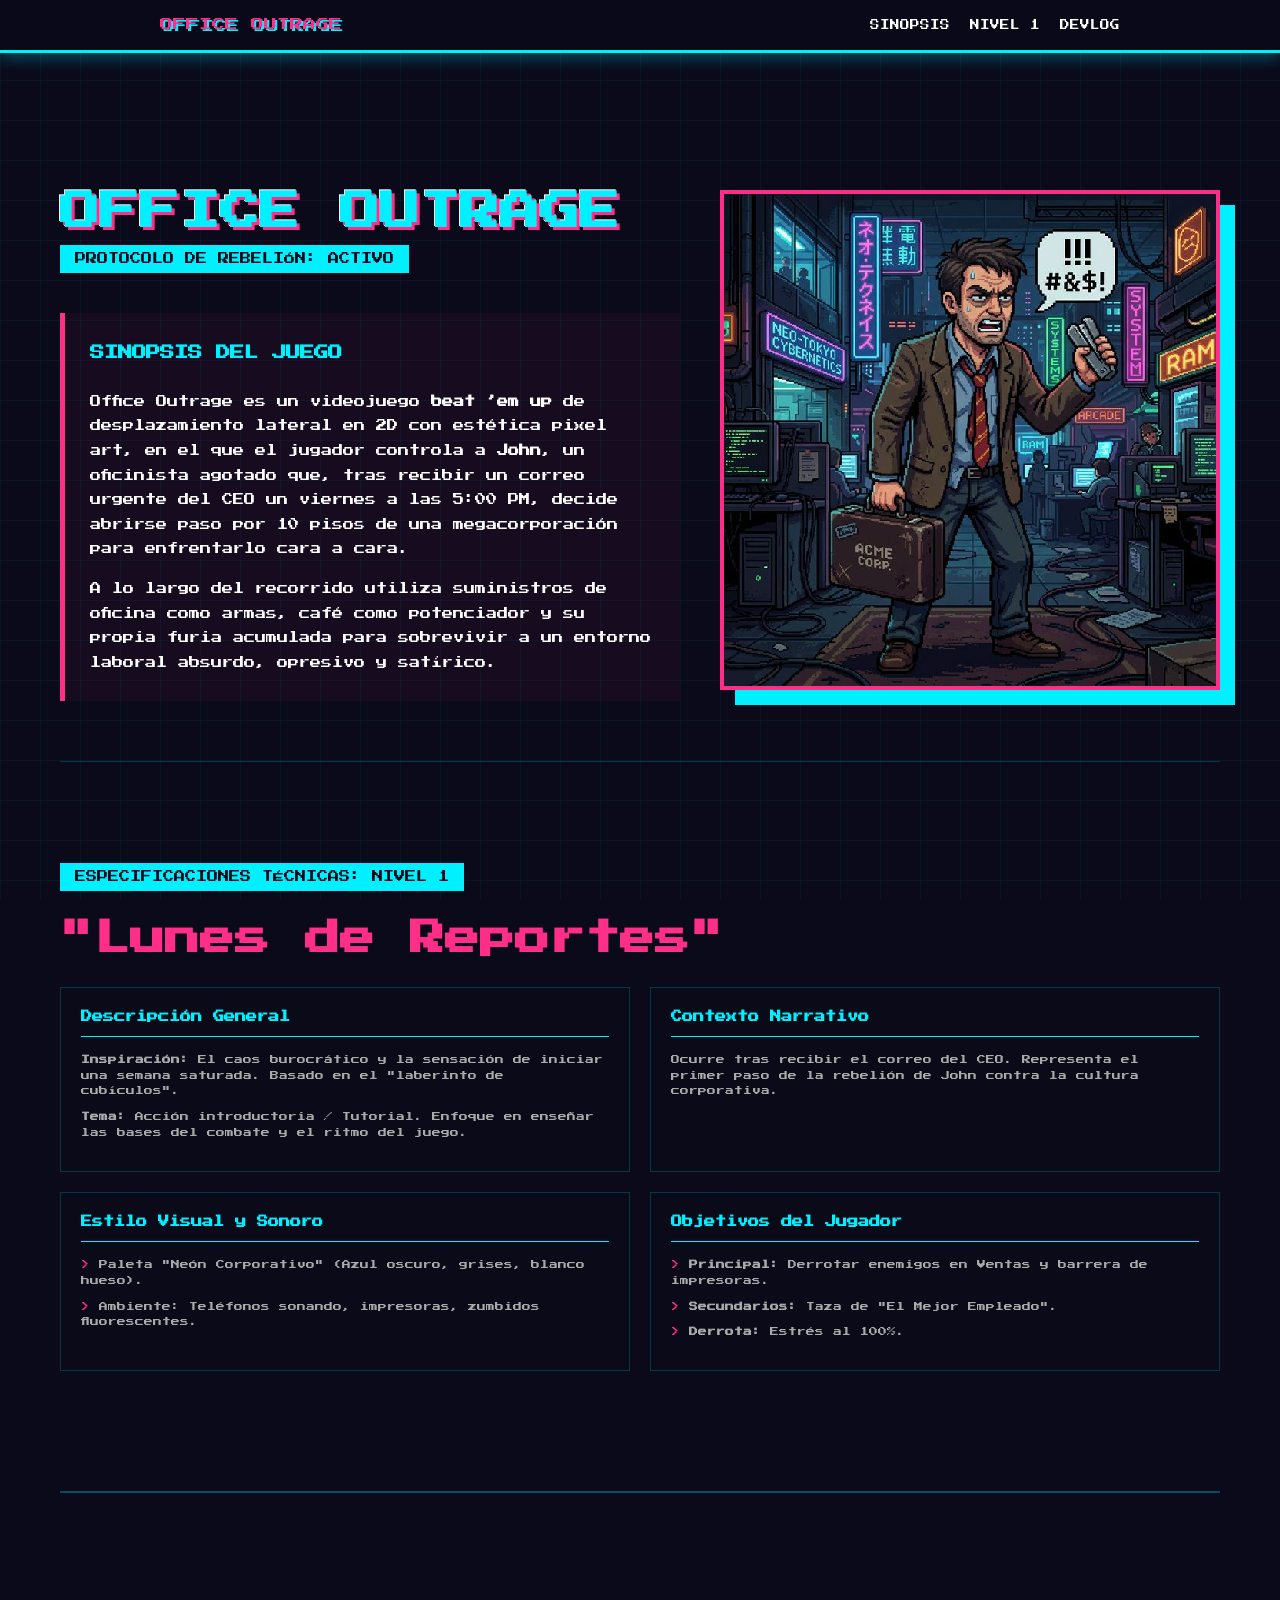
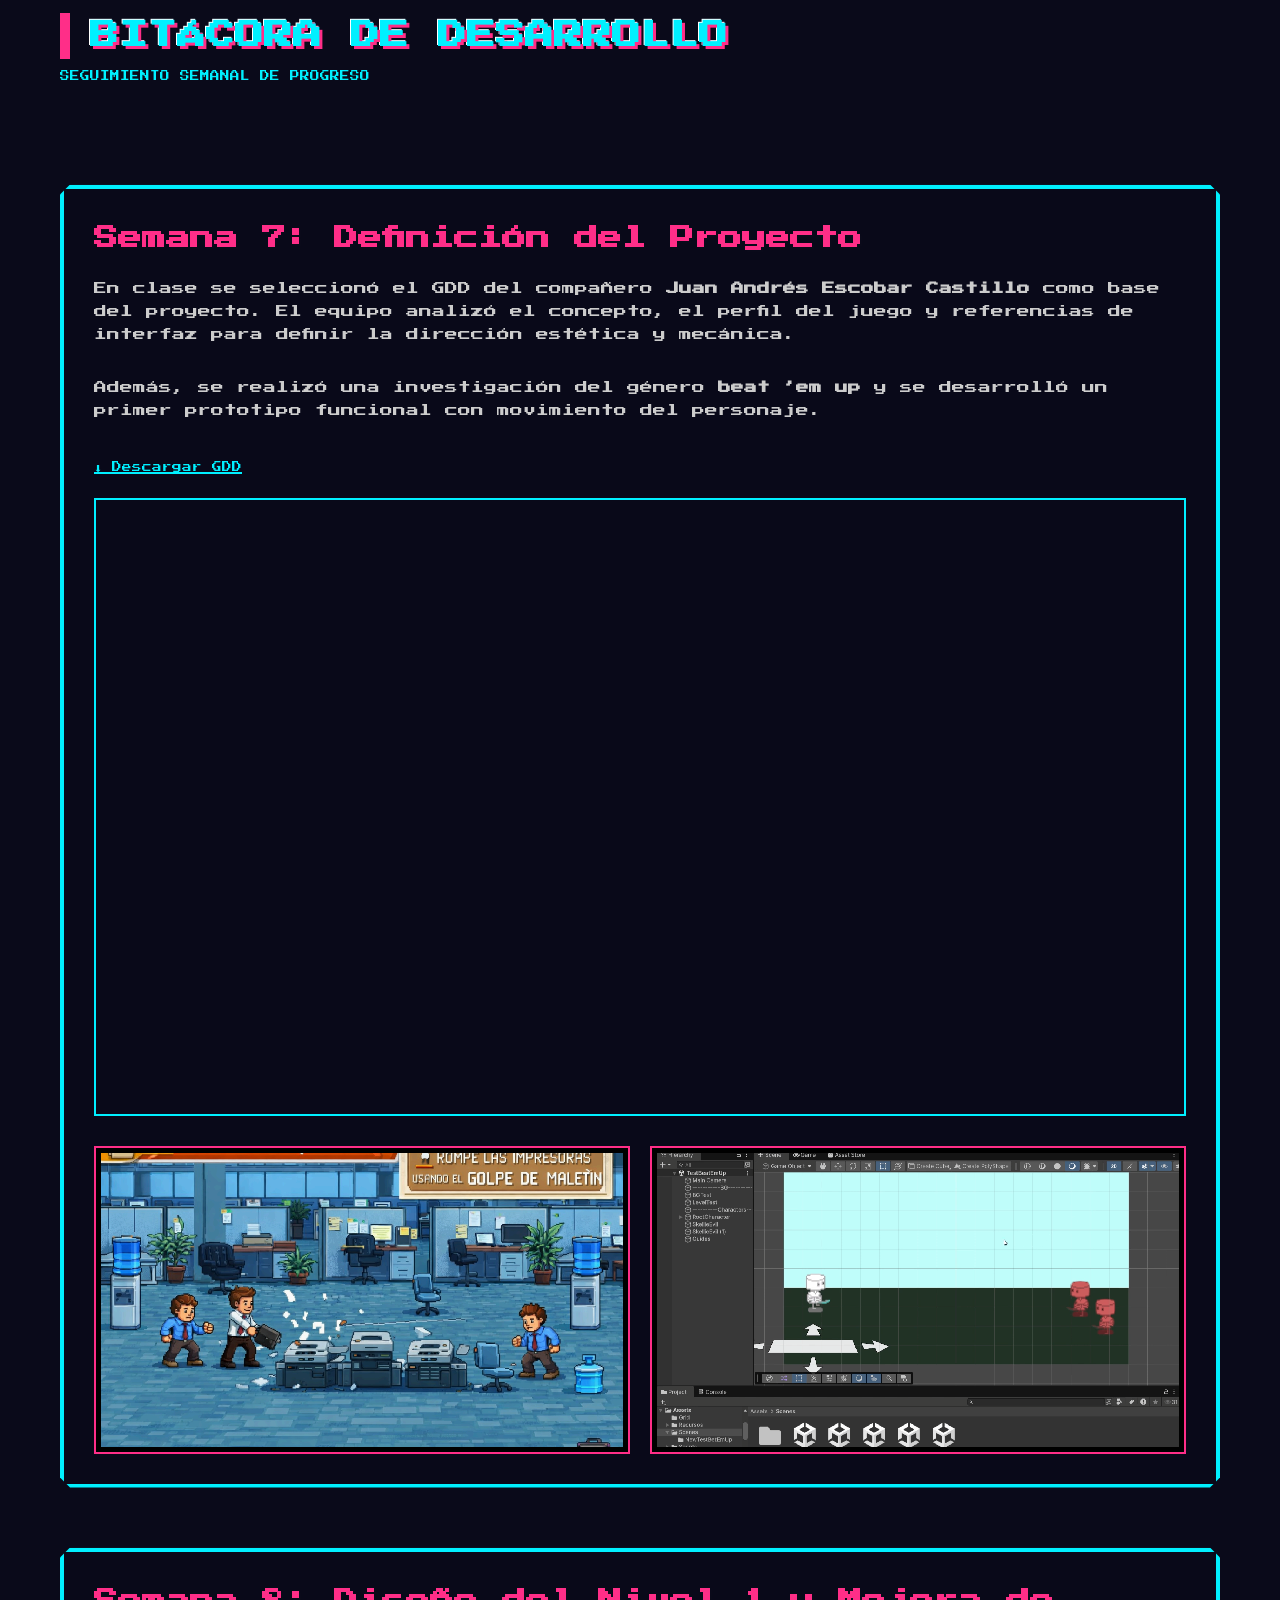
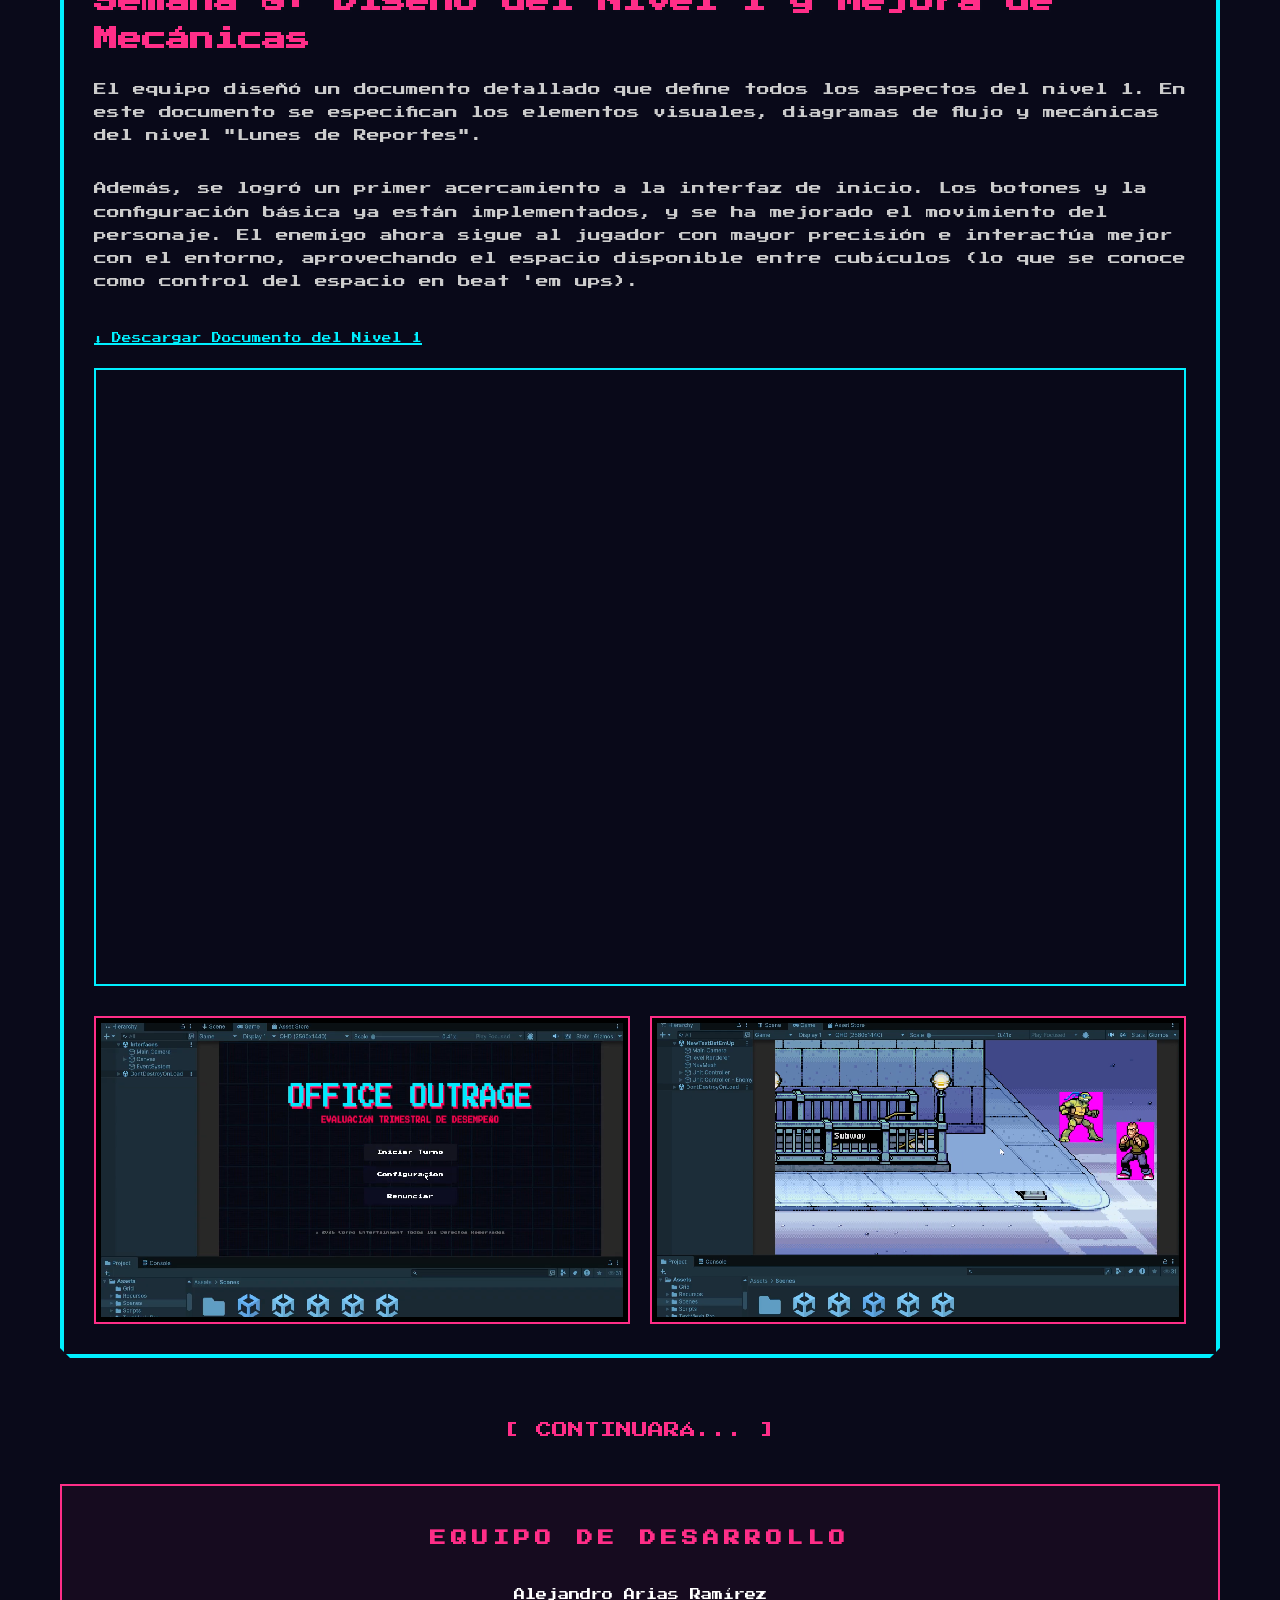
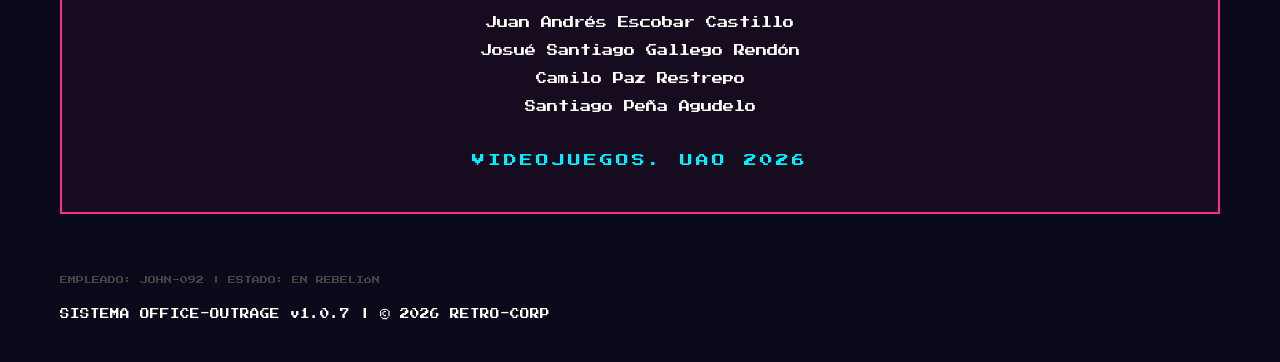
==== index.html @ f958ffbf "semana 8" ====
<!DOCTYPE html>
<html lang="es">

<head>
    <meta charset="UTF-8">
    <meta name="viewport" content="width=device-width, initial-scale=1.0">
    <title>Office Outrage | DevLog & Design</title>
    <link rel="stylesheet" href="style.css">
</head>

<body>

    <nav>
        <div class="nav-content">
            <a href="#" class="logo">OFFICE OUTRAGE</a>
            <div class="nav-links">
                <a href="#hero">Sinopsis</a>
                <a href="#nivel-1">Nivel 1</a>
                <a href="#devlog">DevLog</a>
            </div>
        </div>
    </nav>

    <div class="container">

        <!-- HERO SECTION -->
        <section id="hero" class="hero">
            <div class="hero-content">
                <h1 class="main-title">Office Outrage</h1>
                <p class="section-label">PROTOCOLO DE REBELIÓN: ACTIVO</p>
                <div class="synopsis shadow-effect">
                    <h2 style="font-size: 0.9rem; color: var(--neon-cyan); margin-bottom: 20px;">SINOPSIS DEL JUEGO</h2>
                    <p>Office Outrage es un videojuego <strong>beat ’em up</strong> de desplazamiento lateral en 2D con
                        estética pixel art, en el que el jugador controla a <strong>John</strong>, un oficinista agotado
                        que, tras recibir un correo urgente del CEO un viernes a las 5:00 PM, decide abrirse paso por 10
                        pisos de una megacorporación para enfrentarlo cara a cara.</p>
                    <p style="margin-top: 15px;">A lo largo del recorrido utiliza suministros de oficina como armas,
                        café como potenciador y su propia furia acumulada para sobrevivir a un entorno laboral absurdo,
                        opresivo y satírico.</p>
                </div>
            </div>
            <div class="hero-image">
                <img src="public/hero.png" alt="John">
            </div>

        </section>

        <!-- NIVEL 1 -->
        <section id="nivel-1" class="level-detail">
            <p class="section-label">ESPECIFICACIONES TÉCNICAS: NIVEL 1</p>
            <h2 class="week-title" style="font-size: 2.2rem;">"Lunes de Reportes"</h2>

            <div class="level-grid">
                <div class="level-card">
                    <h3>Descripción General</h3>
                    <p><strong>Inspiración:</strong> El caos burocrático y la sensación de iniciar una semana saturada.
                        Basado en el "laberinto de cubículos".</p>
                    <p><strong>Tema:</strong> Acción introductoria / Tutorial. Enfoque en enseñar las bases del combate
                        y el ritmo del juego.</p>
                </div>
                <div class="level-card">
                    <h3>Contexto Narrativo</h3>
                    <p>Ocurre tras recibir el correo del CEO. Representa el primer paso de la rebelión de John contra la
                        cultura corporativa.</p>
                </div>
                <div class="level-card">
                    <h3>Estilo Visual y Sonoro</h3>
                    <ul>
                        <li>Paleta "Neón Corporativo" (Azul oscuro, grises, blanco hueso).</li>
                        <li>Ambiente: Teléfonos sonando, impresoras, zumbidos fluorescentes.</li>
                    </ul>
                </div>
                <div class="level-card">
                    <h3>Objetivos del Jugador</h3>
                    <ul>
                        <li><strong>Principal:</strong> Derrotar enemigos en Ventas y barrera de impresoras.</li>
                        <li><strong>Secundarios:</strong> Taza de "El Mejor Empleado".</li>
                        <li><strong>Derrota:</strong> Estrés al 100%.</li>
                    </ul>
                </div>
            </div>
        </section>

        <hr style="border: 0; border-top: 2px solid var(--neon-cyan); margin: 80px 0; opacity: 0.3;">

        <!-- DEVLOG SECTIONS: SEMANAS 7 A 16 -->
        <section id="devlog">
    <header style="margin-bottom: 60px; text-align: left;">
        <h2 class="main-title"
            style="font-size: 1.8rem; border-left: 10px solid var(--neon-magenta); padding-left: 20px;">
            Bitácora de Desarrollo
        </h2>
        <p style="color: var(--neon-cyan); font-size: 0.6rem; margin-top: 10px;">
            SEGUIMIENTO SEMANAL DE PROGRESO
        </p>
    </header>

    <!-- Semana 7 -->
    <section class="week-section">
        <h2 class="week-title">Semana 7: Definición del Proyecto</h2>

        <p class="week-description">
            En clase se seleccionó el GDD del compañero 
            <strong>Juan Andrés Escobar Castillo</strong> como base del proyecto. 
            El equipo analizó el concepto, el perfil del juego y referencias de interfaz 
            para definir la dirección estética y mecánica.
        </p>

        <p class="week-description" style="margin-top: 10px;">
            Además, se realizó una investigación del género <strong>beat ’em up</strong> 
            y se desarrolló un primer prototipo funcional con movimiento del personaje.
        </p>

        <!-- BOTÓN GDD (compacto) -->
        <div style="margin: 20px 0;">
            <a href="public/gdd.pdf" download style="
                color: var(--neon-cyan);
                text-decoration: none;
                border-bottom: 2px solid var(--neon-cyan);
                font-size: 0.6rem;
            ">
                ⬇ Descargar GDD
            </a>
        </div>

        <!-- VIDEO -->
        <div class="video-container">
            <iframe src="https://www.youtube.com/embed/2DoJAyY8Vts" frameborder="0" allowfullscreen></iframe>
        </div>

        <!-- IMÁGENES -->
        <div class="image-gallery">
            <div class="gallery-item">
                <img src="public/captura1.png" alt="Prototipo movimiento">
            </div>
            <div class="gallery-item">
                <img src="public/captura2.png" alt="Prototipo inicial">
            </div>
        </div>
    </section>

    <!-- Semana 8 -->
<section class="week-section">
    <h2 class="week-title">Semana 8: Diseño del Nivel 1 y Mejora de Mecánicas</h2>
    
    <p class="week-description">
        El equipo diseñó un documento detallado que define todos los aspectos del nivel 1. 
        En este documento se especifican los elementos visuales, diagramas de flujo y mecánicas 
        del nivel "Lunes de Reportes". 
    </p>
    
    <p class="week-description" style="margin-top: 10px;">
        Además, se logró un primer acercamiento a la interfaz de inicio. Los botones y la configuración 
        básica ya están implementados, y se ha mejorado el movimiento del personaje. El enemigo ahora 
        sigue al jugador con mayor precisión e interactúa mejor con el entorno, aprovechando el espacio 
        disponible entre cubículos (lo que se conoce como control del espacio en beat 'em ups).
    </p>
    
    <!-- BOTÓN DOCUMENTO DETALLADO (compacto) -->
    <div style="margin: 20px 0;">
        <a href="public/documento-nivel-1.pdf" download style="
            color: var(--neon-cyan);
            text-decoration: none;
            border-bottom: 2px solid var(--neon-cyan);
            font-size: 0.6rem;
        ">
            ⬇ Descargar Documento del Nivel 1
        </a>
    </div>
    
    <!-- VIDEO -->
    <div class="video-container">
        <iframe src="https://youtu.be/fOvY9IGYtlQ" frameborder="0" allowfullscreen></iframe>
    </div>
    
    <!-- IMÁGENES -->
    <div class="image-gallery">
        <div class="gallery-item">
            <img src="public/interfaz.png" alt="Acercamiento a la interfaz">
        </div>
        <div class="gallery-item">
            <img src="public/enemigo.png" alt="Personaje y enemigo en acción">
        </div>
    </div>
</section>
<!-- Semana 9 a 16 (EN DESARROLLO)
<section class="week-section">
    <h2 class="week-title">Semana 9: El Cubículo Infinito</h2>
    <p class="week-description">Diseño procedural de niveles para crear laberintos de cubículos opresivos pero jugables. Pruebas de navegación en zonas estrechas.</p>
    <div class="video-container">
        <iframe src="https://www.youtube.com/embed/dQw4w9WgXcQ" frameborder="0" allowfullscreen></iframe>
    </div>
    <div class="image-gallery">
        <div class="gallery-item"><img src="public/office-3.png" alt="Dev 9"></div>
        <div class="gallery-item"><img src="public/office-1.png" alt="Dev 9"></div>
        <div class="gallery-item"><img src="public/office-2.png" alt="Dev 9"></div>
    </div>
</section>

<section class="week-section">
    <h2 class="week-title">Semana 10: IA de Mandatarios</h2>
    <p class="week-description">Desarrollo de comportamientos para enemigos tipo "Jefe de Proyecto" y "Gerente de Ventas". Árboles de decisión según el nivel de estrés del jugador.</p>
</section>

<section class="week-section">
    <h2 class="week-title">Semana 11: Retratos y Narrativa</h2>
    <p class="week-description">Arte final para los retratos de los personajes y el sistema de diálogos en pantalla.</p>
</section>

<section class="week-section">
    <h2 class="week-title">Semana 12: Shaders de CRT y Neón</h2>
    <p class="week-description">Pulido visual con filtros CRT y glow neón.</p>
</section>

<section class="week-section">
    <h2 class="week-title">Semana 13: Composición Synthwave</h2>
    <p class="week-description">Integración de música dinámica según combate.</p>
</section>

<section class="week-section">
    <h2 class="week-title">Semana 14: Gestión de Memoria</h2>
    <p class="week-description">Optimización del rendimiento del juego.</p>
</section>

<section class="week-section">
    <h2 class="week-title">Semana 15: Impacto de Combate</h2>
    <p class="week-description">Mejoras en feedback visual y animaciones.</p>
</section>

<section class="week-section">
    <h2 class="week-title">Semana 16: Fase Beta Cerrada</h2>
    <p class="week-description">Preparación para pruebas finales.</p>
</section>
-->

        </section>
        <p style="color: #ff2e88; text-align: center; margin: 40px 0;">
    [ CONTINUARÁ... ]
</p>

        <footer>
            <div id="equipo"
                style="margin-bottom: 60px; text-align: center; border: 2px solid var(--neon-magenta); padding: 40px; background: rgba(255,46,136,0.05);">
                <h3 style="font-size: 1rem; color: var(--neon-magenta); margin-bottom: 30px; letter-spacing: 5px;">
                    EQUIPO DE DESARROLLO</h3>
                <ul style="list-style: none; line-height: 2.5; font-size: 0.7rem; color: white;">
                    <li>Alejandro Arias Ramírez</li>
                    <li>Juan Andrés Escobar Castillo</li>
                    <li>Josué Santiago Gallego Rendón</li>
                    <li>Camilo Paz Restrepo</li>
                    <li>Santiago Peña Agudelo</li>
                </ul>
                <p style="margin-top: 30px; color: var(--neon-cyan); font-size: 0.8rem; letter-spacing: 3px;">
                    VIDEOJUEGOS. UAO 2026</p>
            </div>
            <div style="margin-bottom: 20px;">
                <p style="font-size: 0.5rem; color: #444;">EMPLEADO: JOHN-092 | ESTADO: EN REBELIÓN</p>
            </div>
            <p style="font-size: 0.6rem;">SISTEMA OFFICE-OUTRAGE v1.0.7 | © 2026 RETRO-CORP</p>
        </footer>

    </div>

</body>

</html>
---- style.css ----
@import url('https://fonts.googleapis.com/css2?family=Press+Start+2P&display=swap');

:root {
    --bg-color: #0a0a1a;
    --neon-cyan: #00f0ff;
    --neon-magenta: #ff2e88;
    --grid-color: rgba(0, 240, 255, 0.05);
    --panel-bg: rgba(10, 10, 26, 0.85);
    --border-width: 4px;
}

* {
    margin: 0;
    padding: 0;
    box-sizing: border-box;
    font-family: 'Press Start 2P', system-ui;
    image-rendering: pixelated;
    scroll-behavior: smooth;
}

body {
    background-color: var(--bg-color);
    color: white;
    line-height: 1.6;
    overflow-x: hidden;
    position: relative;
    padding-top: 80px; /* Space for navbar */
}

/* NAVBAR */
nav {
    position: fixed;
    top: 0;
    left: 0;
    width: 100%;
    background: rgba(10, 10, 26, 0.95);
    border-bottom: 3px solid var(--neon-cyan);
    z-index: 1000;
    padding: 15px 0;
    box-shadow: 0 5px 15px rgba(0, 240, 255, 0.3);
}

.nav-content {
    max-width: 1000px;
    margin: 0 auto;
    display: flex;
    justify-content: space-between;
    align-items: center;
    padding: 0 20px;
}

.logo {
    color: var(--neon-magenta);
    font-size: 0.8rem;
    text-shadow: 2px 2px 0 var(--neon-cyan);
    text-decoration: none;
}

.nav-links {
    display: flex;
    gap: 20px;
}

.nav-links a {
    color: white;
    text-decoration: none;
    font-size: 0.6rem;
    transition: color 0.3s;
    text-transform: uppercase;
}

.nav-links a:hover {
    color: var(--neon-cyan);
}


/* Fondo de cuadrícula fija */
body::before {
    content: '';
    position: fixed;
    top: 0;
    left: 0;
    width: 100%;
    height: 100%;
    background-image: 
        linear-gradient(var(--grid-color) 1px, transparent 1px),
        linear-gradient(90deg, var(--grid-color) 1px, transparent 1px);
    background-size: 40px 40px;
    z-index: -1;
}

.container {
    max-width: 1200px; /* Wider to avoid wasted space */
    margin: 0 auto;
    padding: 40px 20px;
}


header {
    text-align: center;
    margin-bottom: 80px;
    padding: 40px 0;
}

.main-title {
    font-size: 2.5rem;
    color: var(--neon-cyan);
    text-transform: uppercase;
    text-shadow: 
        3px 3px 0px var(--neon-magenta),
        -1px -1px 0px white;
    position: relative;
    display: inline-block;
}

@media (max-width: 768px) {
    .main-title {
        font-size: 1.2rem;
    }
}

.week-section {
    background: var(--panel-bg);
    border: var(--border-width) solid var(--neon-cyan);
    padding: 30px;
    margin-bottom: 60px;
    box-shadow: 0 0 20px rgba(0, 240, 255, 0.2);
    transition: transform 0.3s ease, box-shadow 0.3s ease;
    position: relative;
    clip-path: polygon(
        0% 10px, 10px 0%, 
        calc(100% - 10px) 0%, 100% 10px, 
        100% calc(100% - 10px), calc(100% - 10px) 100%, 
        10px 100%, 0% calc(100% - 10px)
    );
}

.week-section:hover {
    transform: scale(1.01);
    box-shadow: 0 0 40px rgba(255, 46, 136, 0.4);
    border-color: var(--neon-magenta);
}

/* HERO & LEVEL DETAILS */
.hero {
    display: flex;
    align-items: center;
    gap: 40px;
    margin-bottom: 100px;
    padding: 60px 0;
    border-bottom: 1px solid rgba(0, 240, 255, 0.2);
}

.hero-content {
    flex: 1;
}

.hero-image {
    flex: 1;
    border: 4px solid var(--neon-magenta);
    box-shadow: 15px 15px 0 var(--neon-cyan);
    max-width: 500px; /* Larger image */
}


.hero-image img {
    width: 100%;
    display: block;
}

.synopsis {
    background: rgba(255, 46, 136, 0.05);
    padding: 25px;
    border-left: 5px solid var(--neon-magenta);
    margin-top: 20px;
    font-size: 0.7rem;
    line-height: 2.2;
}

.level-detail {
    margin-bottom: 120px;
}

.section-label {
    background: var(--neon-cyan);
    color: var(--bg-color);
    display: inline-block;
    padding: 5px 15px;
    font-size: 0.7rem;
    margin-bottom: 20px;
}

.level-grid {
    display: grid;
    grid-template-columns: repeat(auto-fit, minmax(400px, 1fr));
    gap: 20px;
    margin-top: 20px;
}

.level-card {
    background: rgba(10, 10, 26, 0.8);
    border: 1px solid rgba(0, 240, 255, 0.2);
    padding: 20px;
    position: relative;
}

.level-card h3 {
    font-size: 0.7rem;
    color: var(--neon-cyan);
    margin-bottom: 15px;
    border-bottom: 1px solid var(--neon-cyan);
    padding-bottom: 10px;
}

.level-card p, .level-card li {
    font-size: 0.55rem;
    color: #aaa;
    margin-bottom: 10px;
    line-height: 1.8;
}

.level-card ul {
    list-style: none;
    padding-left: 0;
}

.level-card li::before {
    content: "> ";
    color: var(--neon-magenta);
}

.info-banner {
    background: var(--neon-magenta);
    color: white;
    padding: 15px;
    text-align: center;
    font-size: 0.6rem;
    margin: 40px 0;
}

@media (max-width: 850px) {
    .hero {
        flex-direction: column;
        text-align: center;
    }
    .level-grid {
        grid-template-columns: 1fr;
    }
    .hero-image {
        margin: 0 auto;
    }
    .hero-image { width: 100%; }
}


.week-title {
    font-size: 1.5rem;
    color: var(--neon-magenta);
    margin-bottom: 20px;
    text-shadow: 2px 2px 0 var(--bg-color);
}

.week-description {
    font-size: 0.8rem;
    color: #cccccc;
    margin-bottom: 30px;
    line-height: 1.8;
}

.video-container {
    position: relative;
    padding-bottom: 56.25%;
    height: 0;
    margin-bottom: 30px;
    border: 2px solid var(--neon-cyan);
}

.video-container iframe {
    position: absolute;
    top: 0;
    left: 0;
    width: 100%;
    height: 100%;
}

.image-gallery {
    display: grid;
    grid-template-columns: repeat(auto-fit, minmax(200px, 1fr));
    gap: 20px;
}

.gallery-item {
    border: 2px solid var(--neon-magenta);
    background: #000;
    overflow: hidden;
    position: relative;
    padding: 5px;
}

.gallery-item img {
    width: 100%;
    height: auto;
    display: block;
    aspect-ratio: 16 / 9;
    object-fit: cover;
}

.pixel-corner {
    position: absolute;
    width: 10px;
    height: 10px;
    background: var(--neon-cyan);
}

.tl { top: 0; left: 0; }
.tr { top: 0; right: 0; }
.bl { bottom: 0; left: 0; }
.br { bottom: 0; right: 0; }

footer ul li {
    transition: color 0.3s, transform 0.3s;
}

footer ul li:hover {
    color: var(--neon-cyan);
    transform: translateX(10px);
}
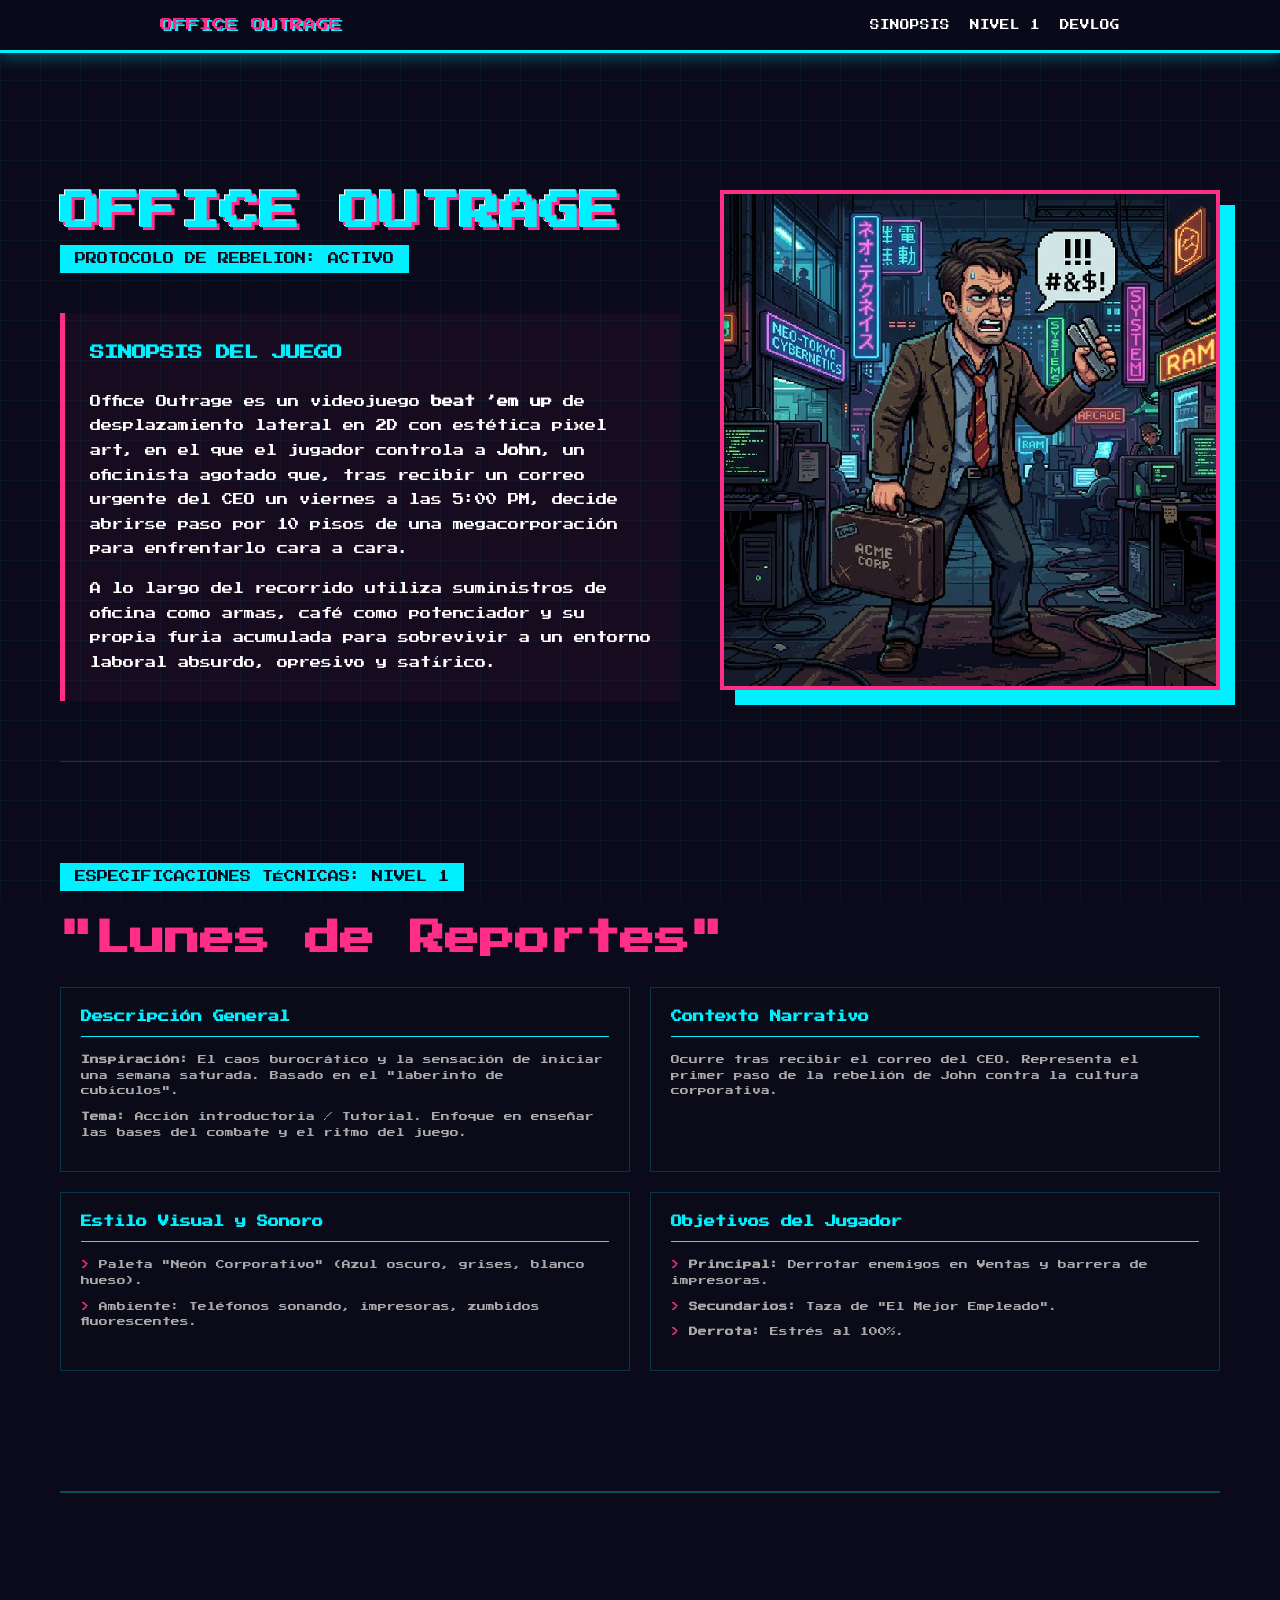
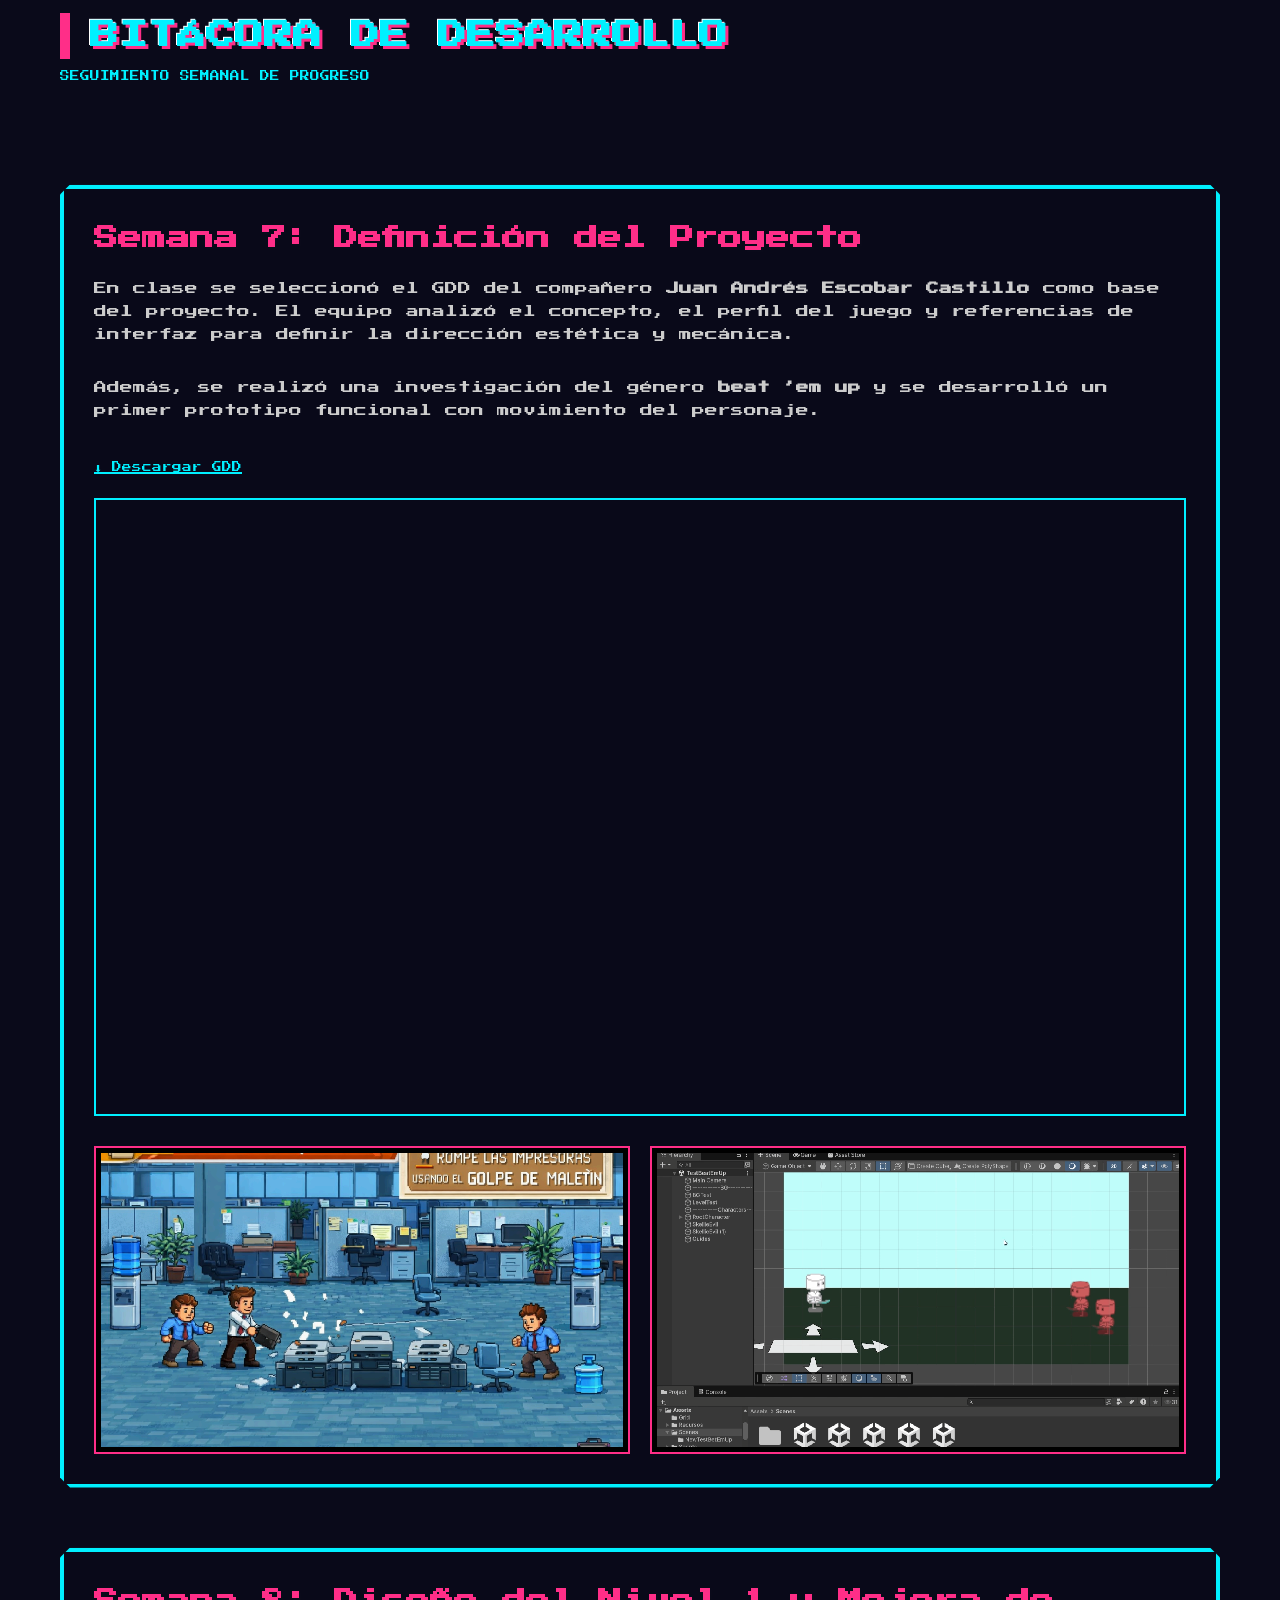
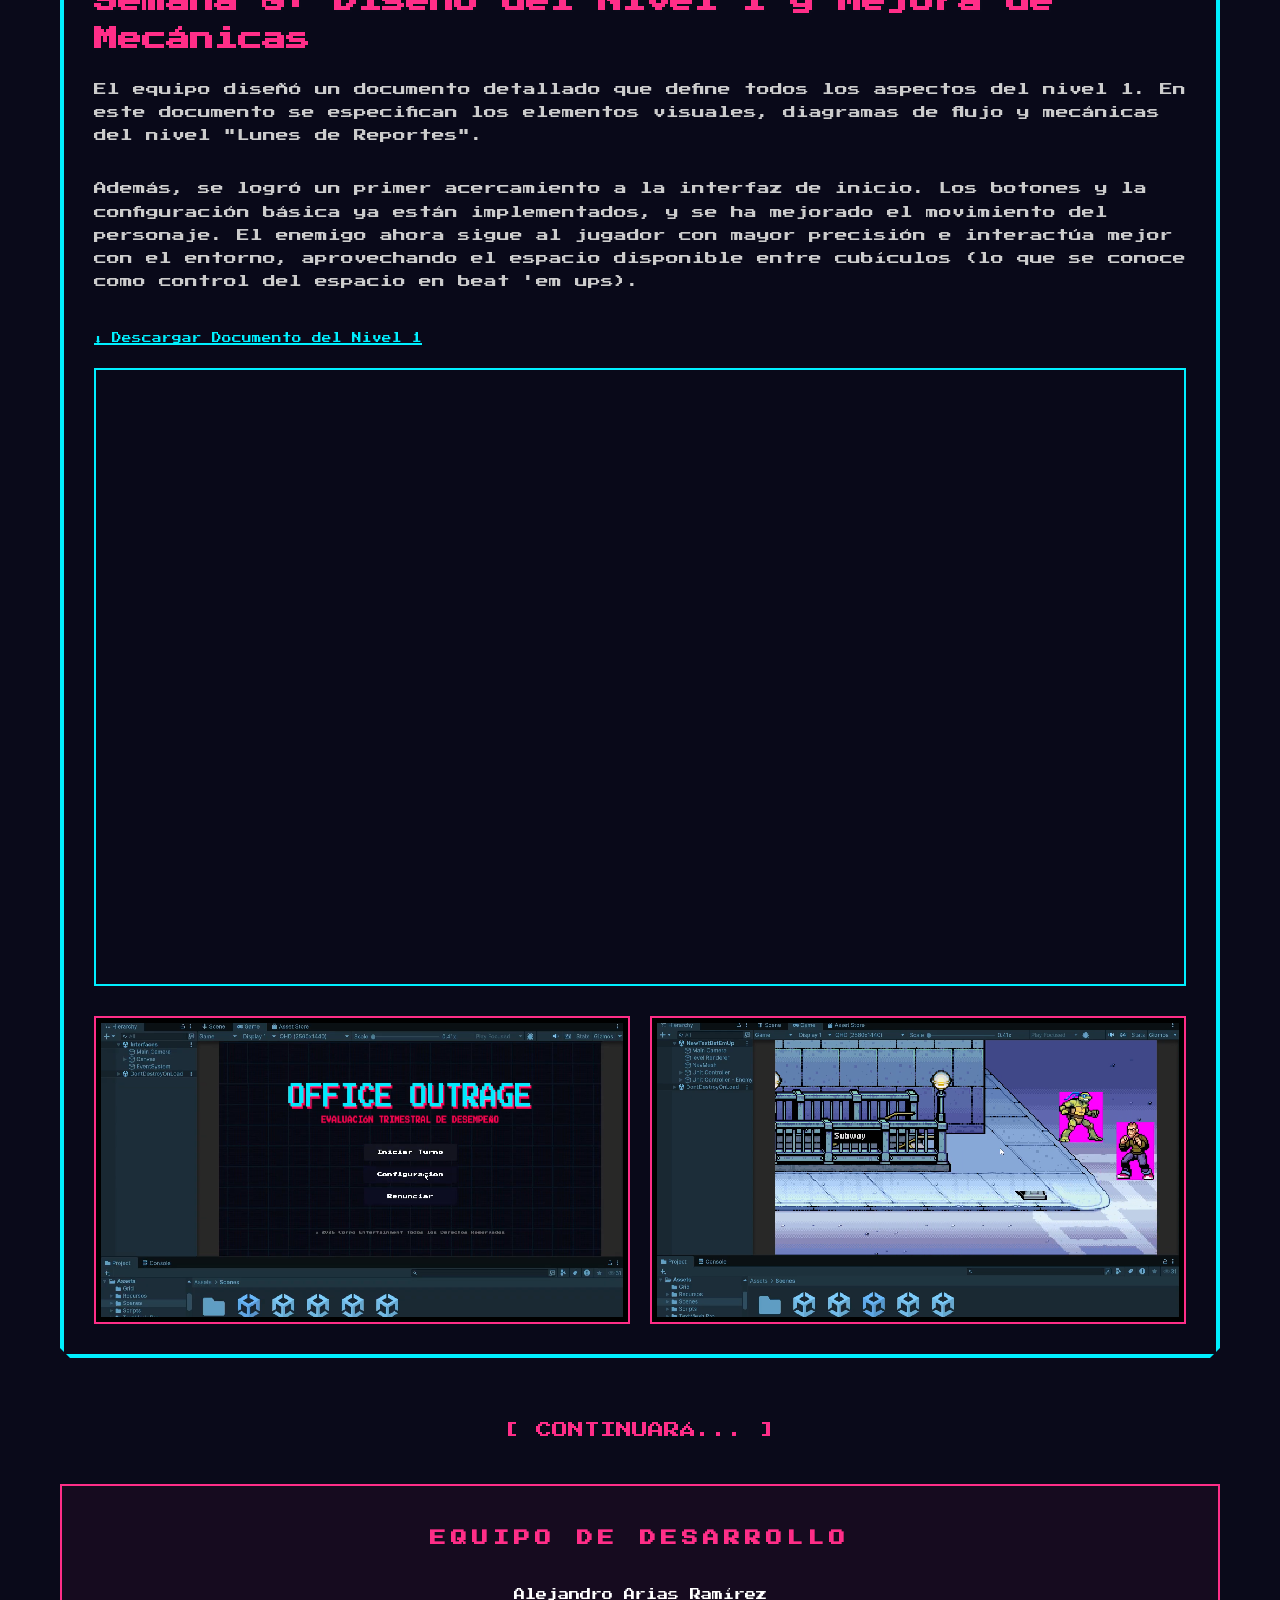
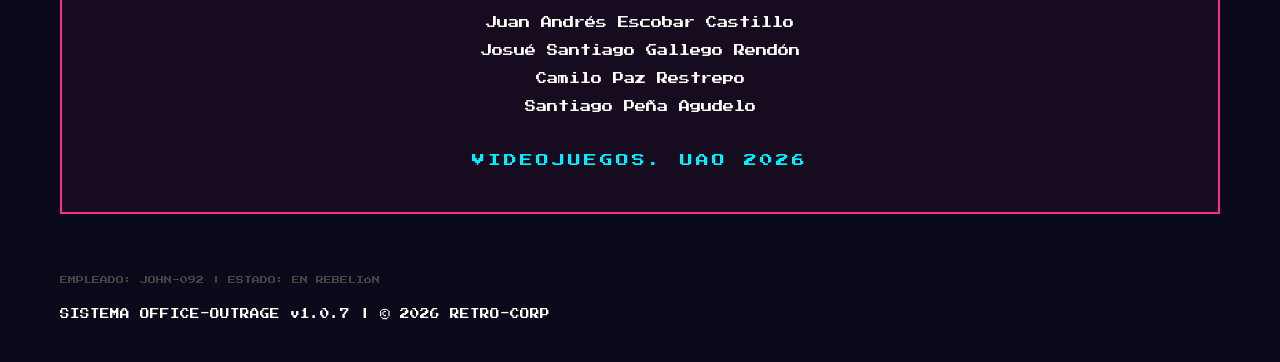
==== commit dea42e4b: "Fix spelling of 'REBELIÓN' to 'REBELION'" ====
--- a/index.html
+++ b/index.html
@@ -27,7 +27,7 @@
         <section id="hero" class="hero">
             <div class="hero-content">
                 <h1 class="main-title">Office Outrage</h1>
-                <p class="section-label">PROTOCOLO DE REBELIÓN: ACTIVO</p>
+                <p class="section-label">PROTOCOLO DE REBELION: ACTIVO</p>
                 <div class="synopsis shadow-effect">
                     <h2 style="font-size: 0.9rem; color: var(--neon-cyan); margin-bottom: 20px;">SINOPSIS DEL JUEGO</h2>
                     <p>Office Outrage es un videojuego <strong>beat ’em up</strong> de desplazamiento lateral en 2D con
@@ -170,7 +170,7 @@
     
     <!-- VIDEO -->
     <div class="video-container">
-        <iframe src="https://youtu.be/fOvY9IGYtlQ" frameborder="0" allowfullscreen></iframe>
+        <iframe src="https://www.youtube.com/embed/fOvY9IGYtlQ" frameborder="0" allowfullscreen></iframe>
     </div>
     
     <!-- IMÁGENES -->
@@ -263,4 +263,4 @@
 
 </body>
 
-</html>+</html>
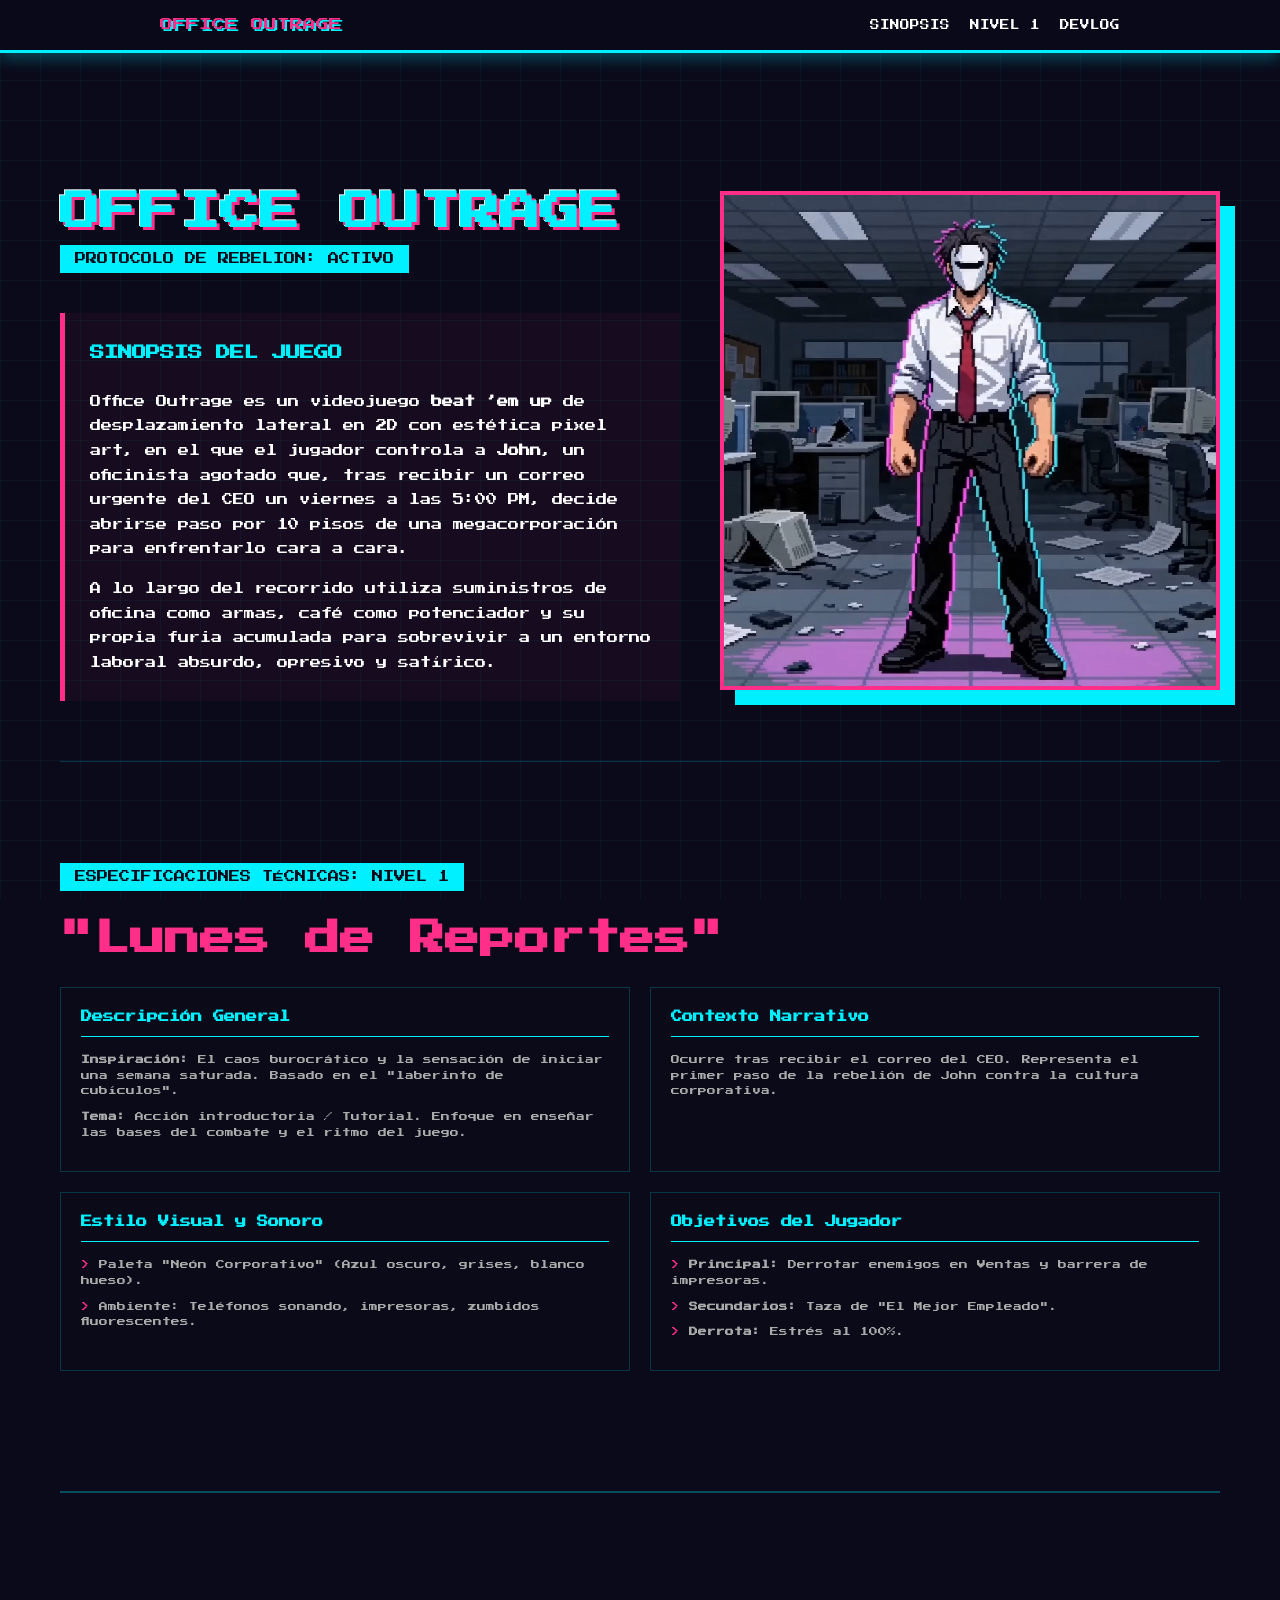
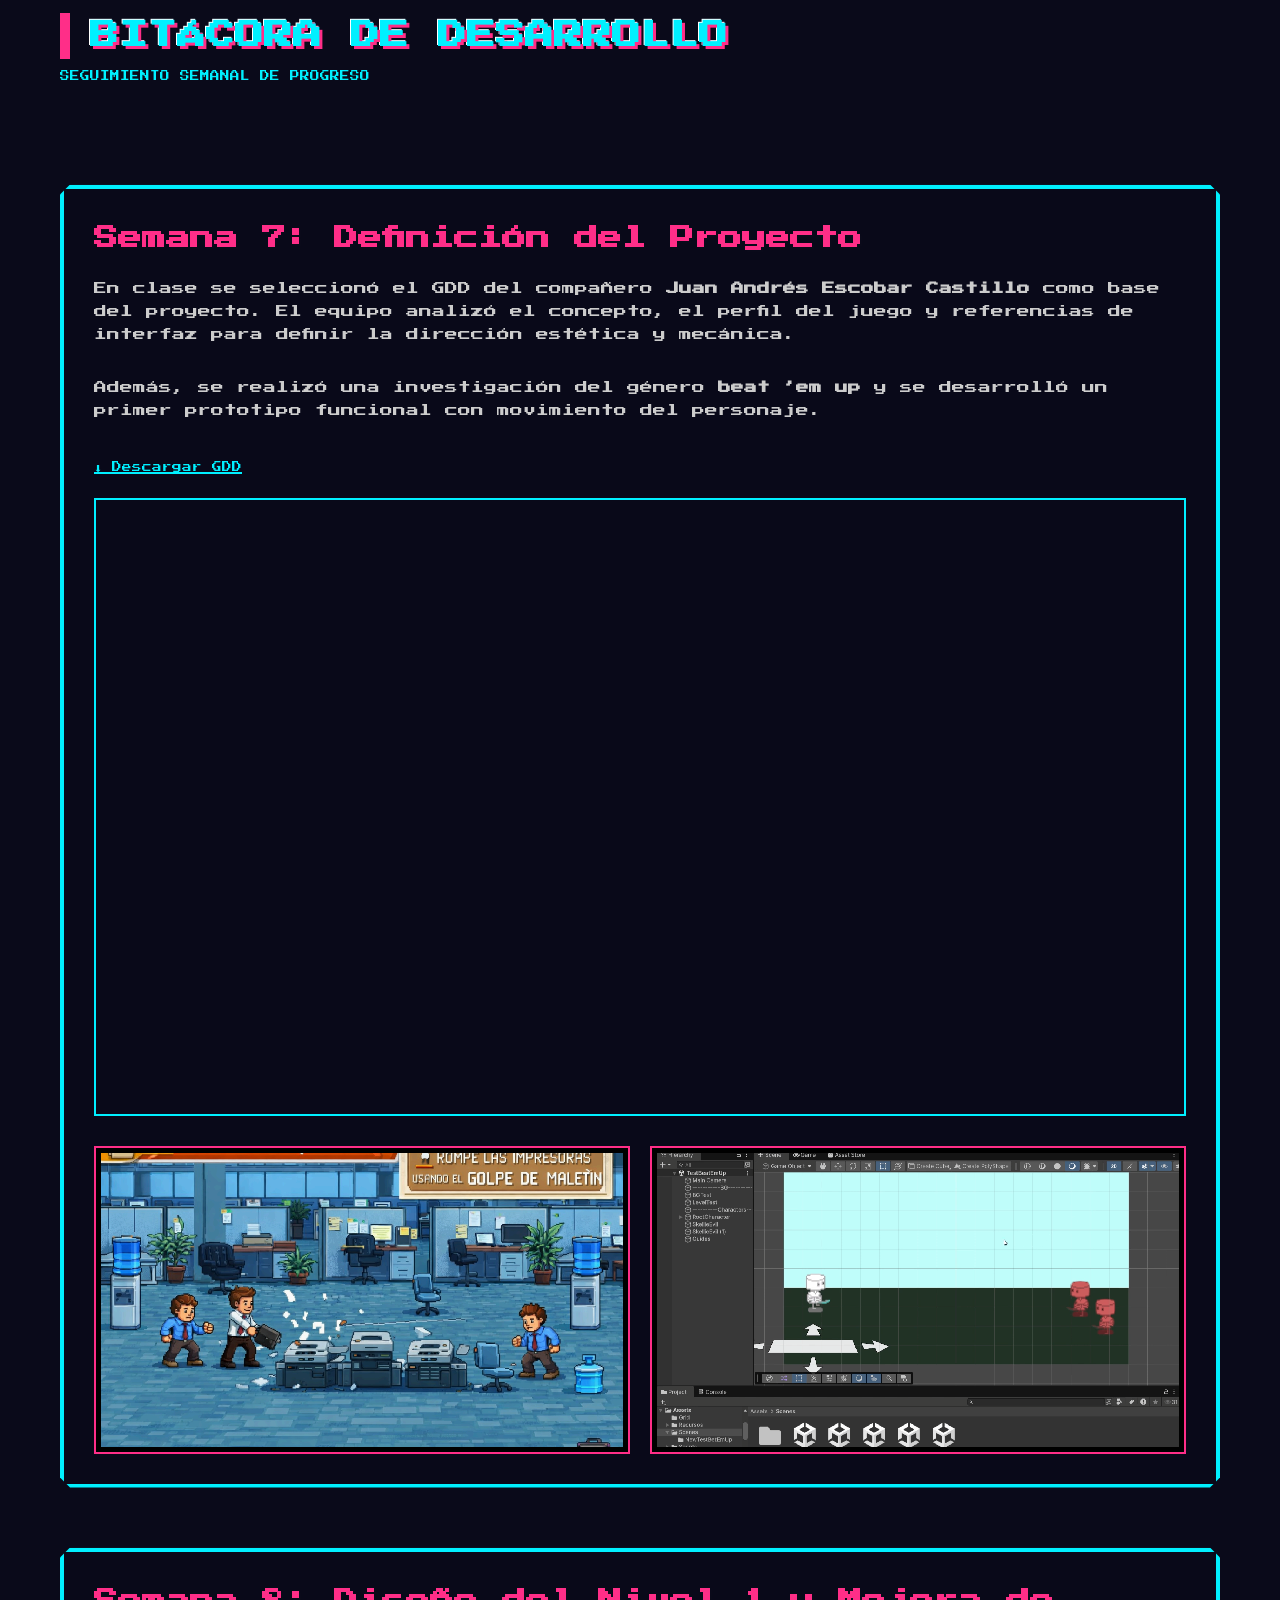
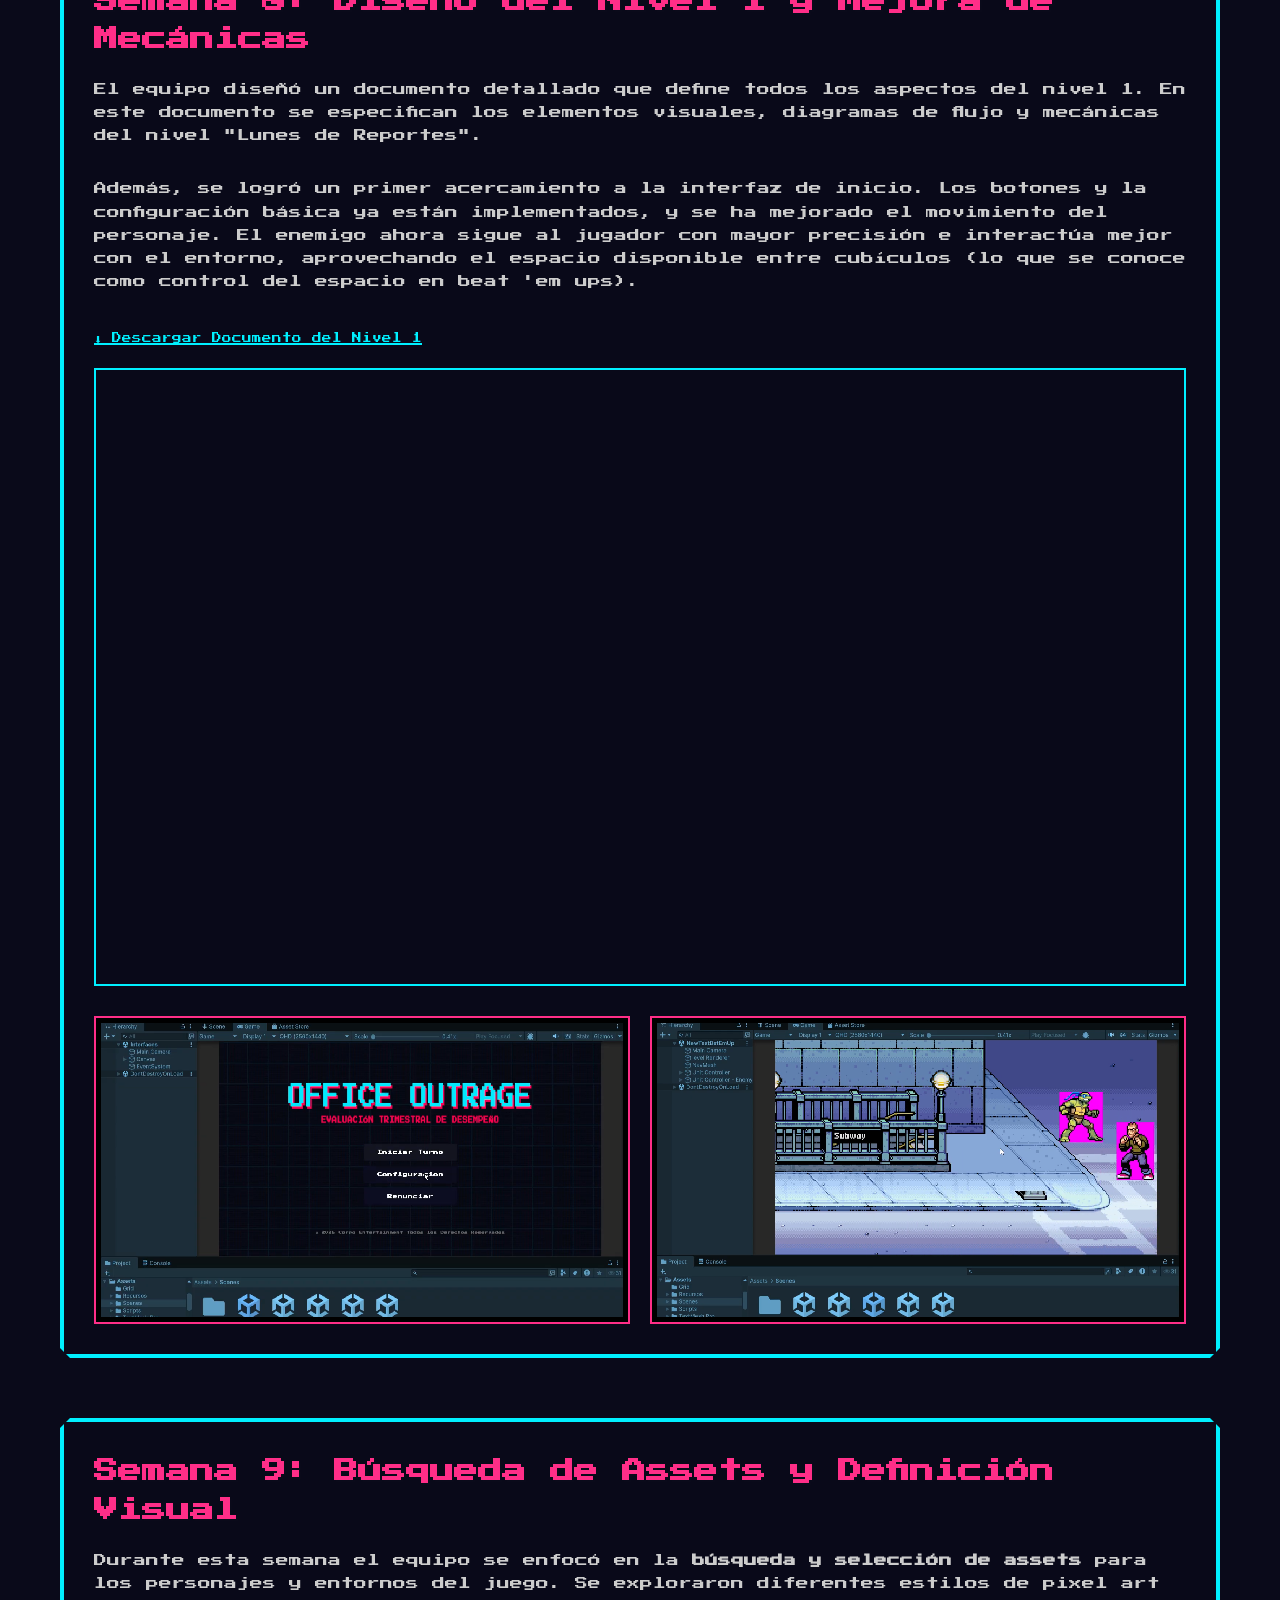
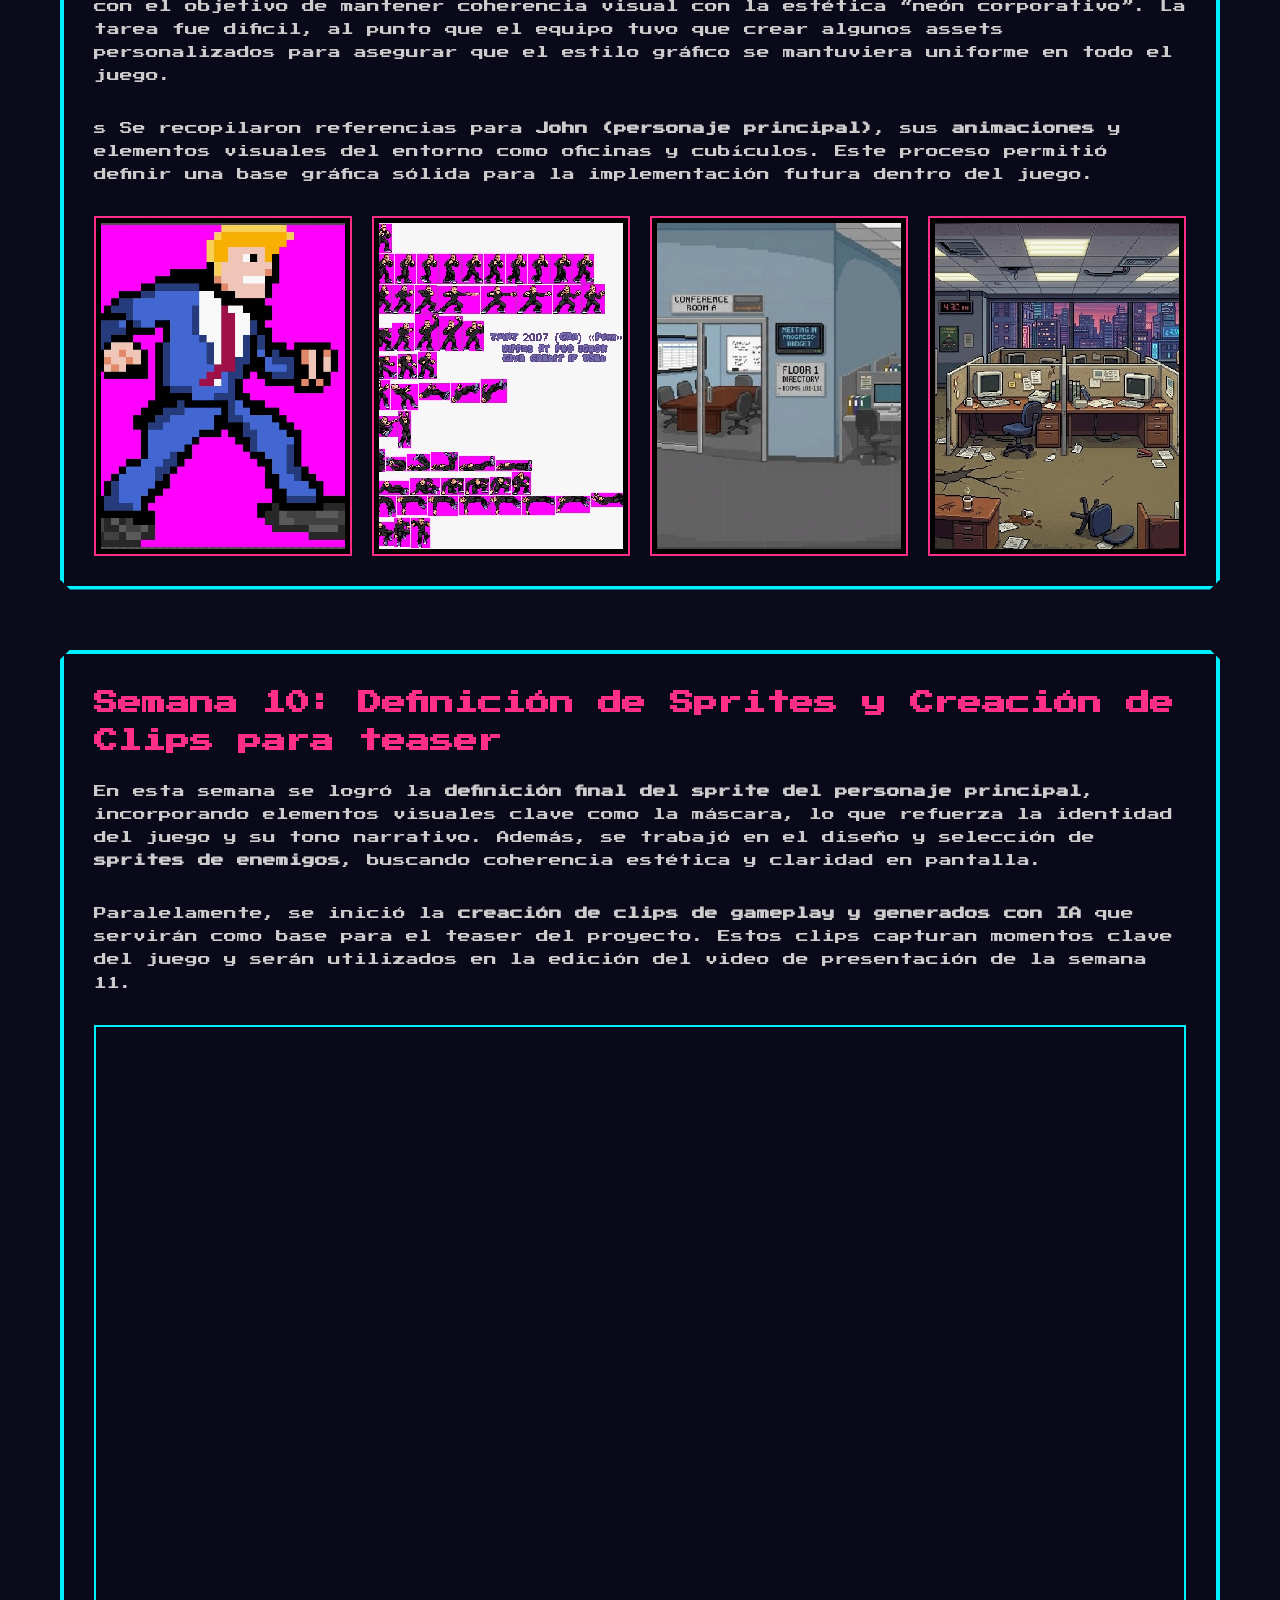
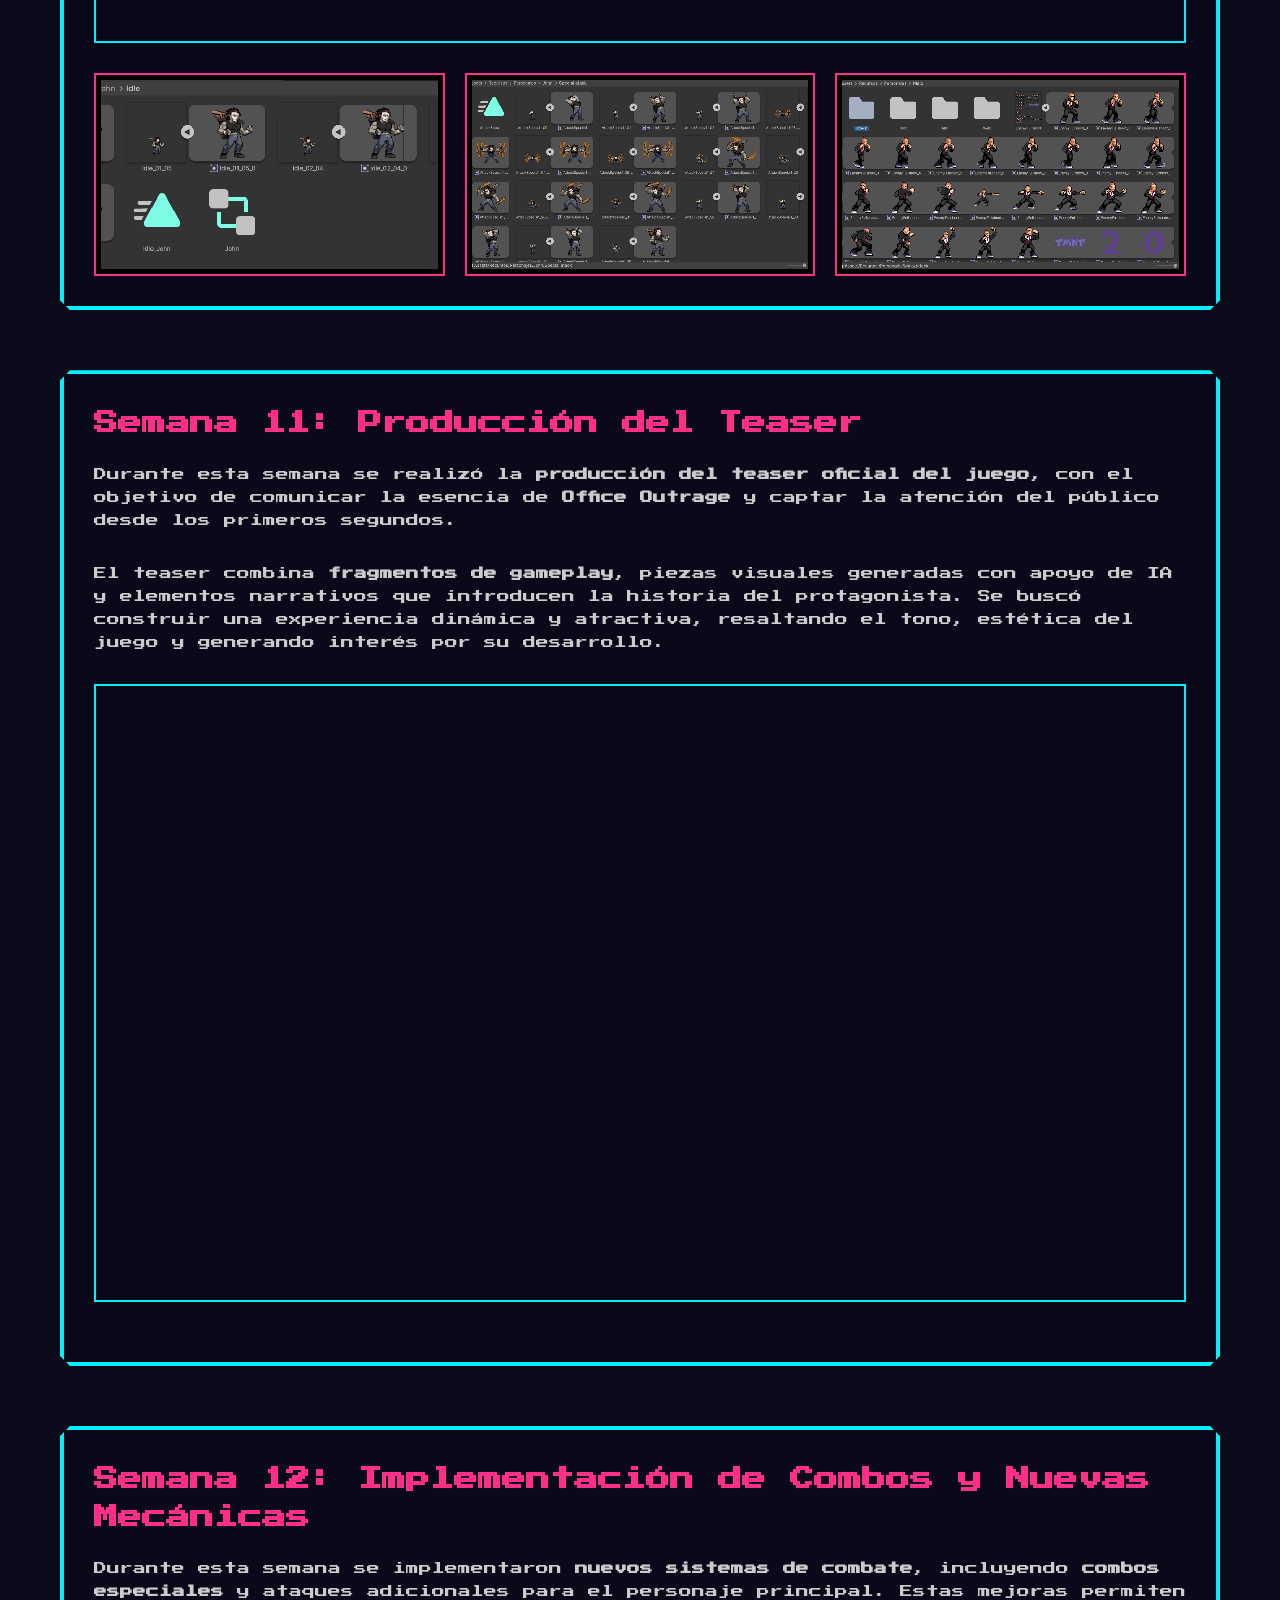
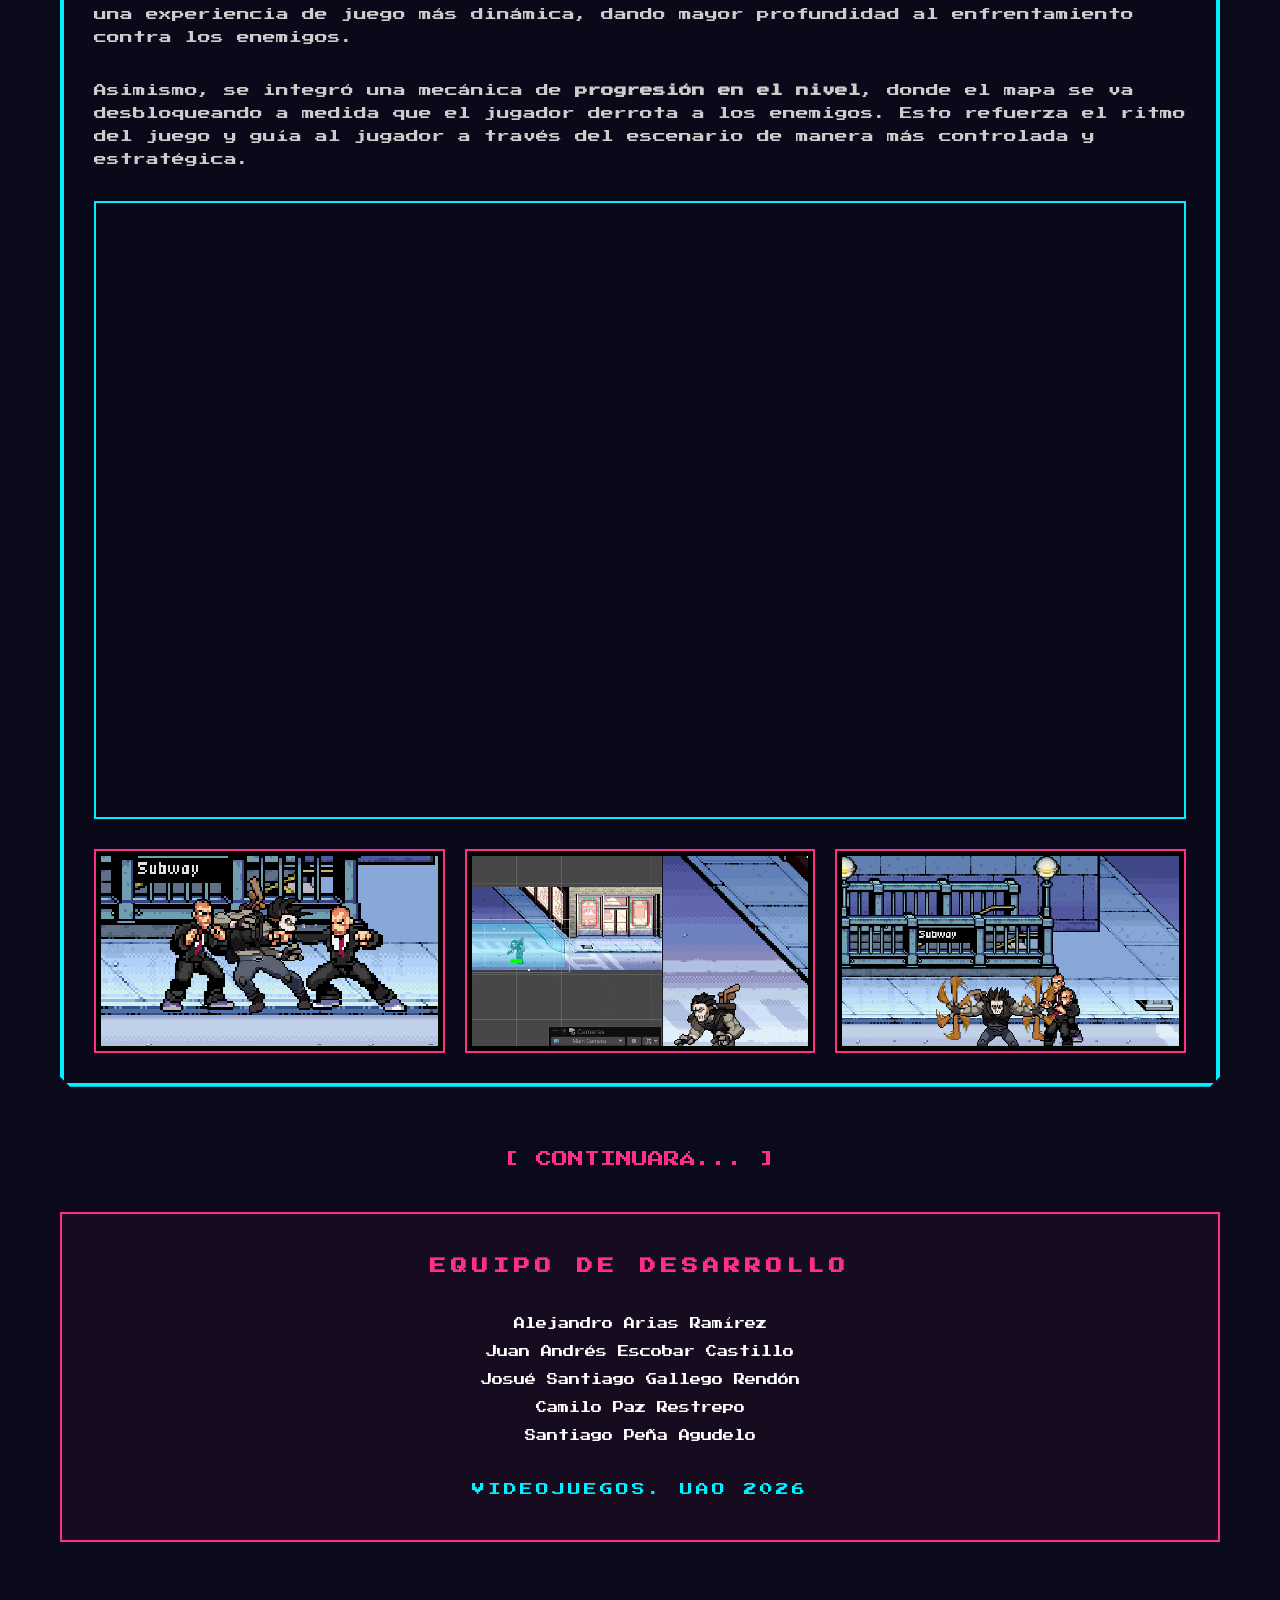
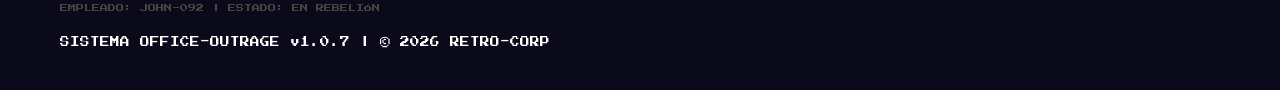
==== commit 37c96ac2: "actualización semana 12" ====
--- a/index.html
+++ b/index.html
@@ -40,7 +40,7 @@
                 </div>
             </div>
             <div class="hero-image">
-                <img src="public/hero.png" alt="John">
+                <img src="public/presentación.png" alt="John">
             </div>
 
         </section>
@@ -183,56 +183,128 @@
         </div>
     </div>
 </section>
-<!-- Semana 9 a 16 (EN DESARROLLO)
+<!-- Semana 9 -->
+<section class="week-section week-9">
+    <h2 class="week-title">Semana 9: Búsqueda de Assets y Definición Visual</h2>
+    
+    <p class="week-description">
+        Durante esta semana el equipo se enfocó en la <strong>búsqueda y selección de assets</strong> 
+        para los personajes y entornos del juego. Se exploraron diferentes estilos de pixel art con el objetivo 
+        de mantener coherencia visual con la estética “neón corporativo”. La tarea fue dificil, al punto que el equipo tuvo que crear algunos assets personalizados para asegurar que el estilo gráfico se mantuviera uniforme en todo el juego.
+    </p>
+    
+    <p class="week-description" style="margin-top: 10px;">s
+        Se recopilaron referencias para <strong>John (personaje principal)</strong>, sus 
+        <strong>animaciones</strong> y elementos visuales del entorno como oficinas y cubículos. 
+        Este proceso permitió definir una base gráfica sólida para la implementación futura dentro del juego.
+    </p>
+
+    <!-- IMÁGENES -->
+    <div class="image-gallery">
+        <div class="gallery-item">
+            <img src="public/Oficinista.jpeg" alt="Personaje principal John">
+        </div>
+        <div class="gallery-item">
+            <img src="public/Animaciones.jpeg" alt="Animaciones del personaje">
+        </div>
+        <div class="gallery-item">
+            <img src="public/Oficina.jpeg" alt="Asset fondo oficina 1">
+        </div>
+        <div class="gallery-item">
+            <img src="public/Oficina2.jpeg" alt="Asset fondo oficina 2">
+        </div>
+    </div>
+</section>
+<!-- Semana 10 -->
 <section class="week-section">
-    <h2 class="week-title">Semana 9: El Cubículo Infinito</h2>
-    <p class="week-description">Diseño procedural de niveles para crear laberintos de cubículos opresivos pero jugables. Pruebas de navegación en zonas estrechas.</p>
+    <h2 class="week-title">Semana 10: Definición de Sprites y Creación de Clips para teaser</h2>
+    
+    <p class="week-description">
+        En esta semana se logró la <strong>definición final del sprite del personaje principal</strong>, 
+        incorporando elementos visuales clave como la máscara, lo que refuerza la identidad del juego 
+        y su tono narrativo. Además, se trabajó en el diseño y selección de <strong>sprites de enemigos</strong>, 
+        buscando coherencia estética y claridad en pantalla.
+    </p>
+    
+    <p class="week-description" style="margin-top: 10px;">
+        Paralelamente, se inició la <strong>creación de clips de gameplay y generados con IA</strong> que servirán como base 
+        para el teaser del proyecto. Estos clips capturan momentos clave del juego y serán utilizados en 
+        la edición del video de presentación de la semana 11.
+    </p>
+
+    <!-- VIDEO -->
     <div class="video-container">
-        <iframe src="https://www.youtube.com/embed/dQw4w9WgXcQ" frameborder="0" allowfullscreen></iframe>
-    </div>
+        <iframe src="https://www.youtube.com/embed/6NHVsUYhH3w" frameborder="0" allowfullscreen></iframe>
+    </div>
+
+    <!-- IMÁGENES -->
     <div class="image-gallery">
-        <div class="gallery-item"><img src="public/office-3.png" alt="Dev 9"></div>
-        <div class="gallery-item"><img src="public/office-1.png" alt="Dev 9"></div>
-        <div class="gallery-item"><img src="public/office-2.png" alt="Dev 9"></div>
-    </div>
-</section>
-
+        <div class="gallery-item">
+            <img src="public/jhonnn.png" alt="Sprite final personaje principal con máscara">
+        </div>
+        <div class="gallery-item">
+            <img src="public/ataquejhonn.png" alt="Sprite enemigo 1">
+        </div>
+        <div class="gallery-item">
+            <img src="public/enemigos finales.png" alt="Sprite enemigo 2">
+        </div>
+    </div>
+</section>
+<!-- Semana 11 -->
 <section class="week-section">
-    <h2 class="week-title">Semana 10: IA de Mandatarios</h2>
-    <p class="week-description">Desarrollo de comportamientos para enemigos tipo "Jefe de Proyecto" y "Gerente de Ventas". Árboles de decisión según el nivel de estrés del jugador.</p>
-</section>
-
+    <h2 class="week-title">Semana 11: Producción del Teaser</h2>
+    
+    <p class="week-description">
+        Durante esta semana se realizó la <strong>producción del teaser oficial del juego</strong>, 
+        con el objetivo de comunicar la esencia de <strong>Office Outrage</strong> y captar la atención 
+        del público desde los primeros segundos.
+    </p>
+    
+    <p class="week-description" style="margin-top: 10px;">
+        El teaser combina <strong>fragmentos de gameplay</strong>, piezas visuales generadas con apoyo de IA 
+        y elementos narrativos que introducen la historia del protagonista. Se buscó construir una experiencia 
+        dinámica y atractiva, resaltando el tono, estética del juego y generando interés por su desarrollo.
+    </p>
+
+    <!-- VIDEO TEASER -->
+    <div class="video-container">
+        <iframe src="https://www.youtube.com/embed/l9pHXwWp4eo" frameborder="0" allowfullscreen></iframe>
+    </div>
+</section>
+<!-- Semana 12 -->
 <section class="week-section">
-    <h2 class="week-title">Semana 11: Retratos y Narrativa</h2>
-    <p class="week-description">Arte final para los retratos de los personajes y el sistema de diálogos en pantalla.</p>
-</section>
-
-<section class="week-section">
-    <h2 class="week-title">Semana 12: Shaders de CRT y Neón</h2>
-    <p class="week-description">Pulido visual con filtros CRT y glow neón.</p>
-</section>
-
-<section class="week-section">
-    <h2 class="week-title">Semana 13: Composición Synthwave</h2>
-    <p class="week-description">Integración de música dinámica según combate.</p>
-</section>
-
-<section class="week-section">
-    <h2 class="week-title">Semana 14: Gestión de Memoria</h2>
-    <p class="week-description">Optimización del rendimiento del juego.</p>
-</section>
-
-<section class="week-section">
-    <h2 class="week-title">Semana 15: Impacto de Combate</h2>
-    <p class="week-description">Mejoras en feedback visual y animaciones.</p>
-</section>
-
-<section class="week-section">
-    <h2 class="week-title">Semana 16: Fase Beta Cerrada</h2>
-    <p class="week-description">Preparación para pruebas finales.</p>
-</section>
--->
-
+    <h2 class="week-title">Semana 12: Implementación de Combos y Nuevas Mecánicas</h2>
+    
+    <p class="week-description">
+        Durante esta semana se implementaron <strong>nuevos sistemas de combate</strong>, incluyendo 
+        <strong>combos especiales</strong> y ataques adicionales para el personaje principal. Estas mejoras 
+        permiten una experiencia de juego más dinámica, dando mayor profundidad al enfrentamiento contra los enemigos.
+    </p>
+    
+    <p class="week-description" style="margin-top: 10px;">
+        Asimismo, se integró una mecánica de <strong>progresión en el nivel</strong>, donde el mapa se va 
+        desbloqueando a medida que el jugador derrota a los enemigos. Esto refuerza el ritmo del juego y 
+        guía al jugador a través del escenario de manera más controlada y estratégica.
+    </p>
+
+    <!-- VIDEO -->
+    <div class="video-container">
+        <iframe src="https://www.youtube.com/embed/96jw09XsxqQ?si=PExEsow-7Y08ryXY" frameborder="0" allowfullscreen></iframe>
+    </div>
+
+    <!-- IMÁGENES -->
+    <div class="image-gallery">
+        <div class="gallery-item">
+            <img src="public/dañopersonaje.png" alt="Ejecución de combo especial">
+        </div>
+        <div class="gallery-item">
+            <img src="public/mapadebloqueadp.png" alt="Nuevo ataque del personaje">
+        </div>
+        <div class="gallery-item">
+            <img src="public/ataqueespecial.png" alt="Progresión del mapa por eliminación de enemigos">
+        </div>
+    </div>
+</section>
         </section>
         <p style="color: #ff2e88; text-align: center; margin: 40px 0;">
     [ CONTINUARÁ... ]
@@ -260,7 +332,37 @@
         </footer>
 
     </div>
-
+<!-- MODAL -->
+<div id="image-modal" class="modal">
+    <span class="close">&times;</span>
+    <img class="modal-content" id="modal-img">
+</div>
+
+<script>
+const modal = document.getElementById("image-modal");
+const modalImg = document.getElementById("modal-img");
+const closeBtn = document.querySelector(".close");
+
+// Selecciona TODAS las imágenes de la galería
+document.querySelectorAll(".gallery-item img").forEach(img => {
+    img.addEventListener("click", () => {
+        modal.style.display = "block";
+        modalImg.src = img.src;
+    });
+});
+
+// Cerrar con la X
+closeBtn.onclick = function() {
+    modal.style.display = "none";
+};
+
+// Cerrar haciendo click fuera de la imagen
+modal.onclick = function(e) {
+    if (e.target === modal) {
+        modal.style.display = "none";
+    }
+};
+</script>
 </body>
 
 </html>
--- a/style.css
+++ b/style.css
@@ -326,3 +326,44 @@
     transform: translateX(10px);
 }
 
+/* =========================
+   SEMANA 9 MÁS VISUAL
+========================= */
+.week-section.week-9 .gallery-item img {
+    aspect-ratio: 3 / 4; /* más altas */
+}
+
+/* =========================
+   MODAL DE IMÁGENES
+========================= */
+.modal {
+    display: none;
+    position: fixed;
+    z-index: 2000;
+    padding-top: 60px;
+    left: 0;
+    top: 0;
+    width: 100%;
+    height: 100%;
+    
+    backdrop-filter: blur(10px);
+    background: rgba(0, 0, 0, 0.85);
+}
+
+.modal-content {
+    margin: auto;
+    display: block;
+    max-width: 80%;
+    max-height: 80%;
+    border: 4px solid var(--neon-cyan);
+    box-shadow: 0 0 40px var(--neon-magenta);
+}
+
+.close {
+    position: absolute;
+    top: 20px;
+    right: 40px;
+    color: var(--neon-magenta);
+    font-size: 40px;
+    cursor: pointer;
+}
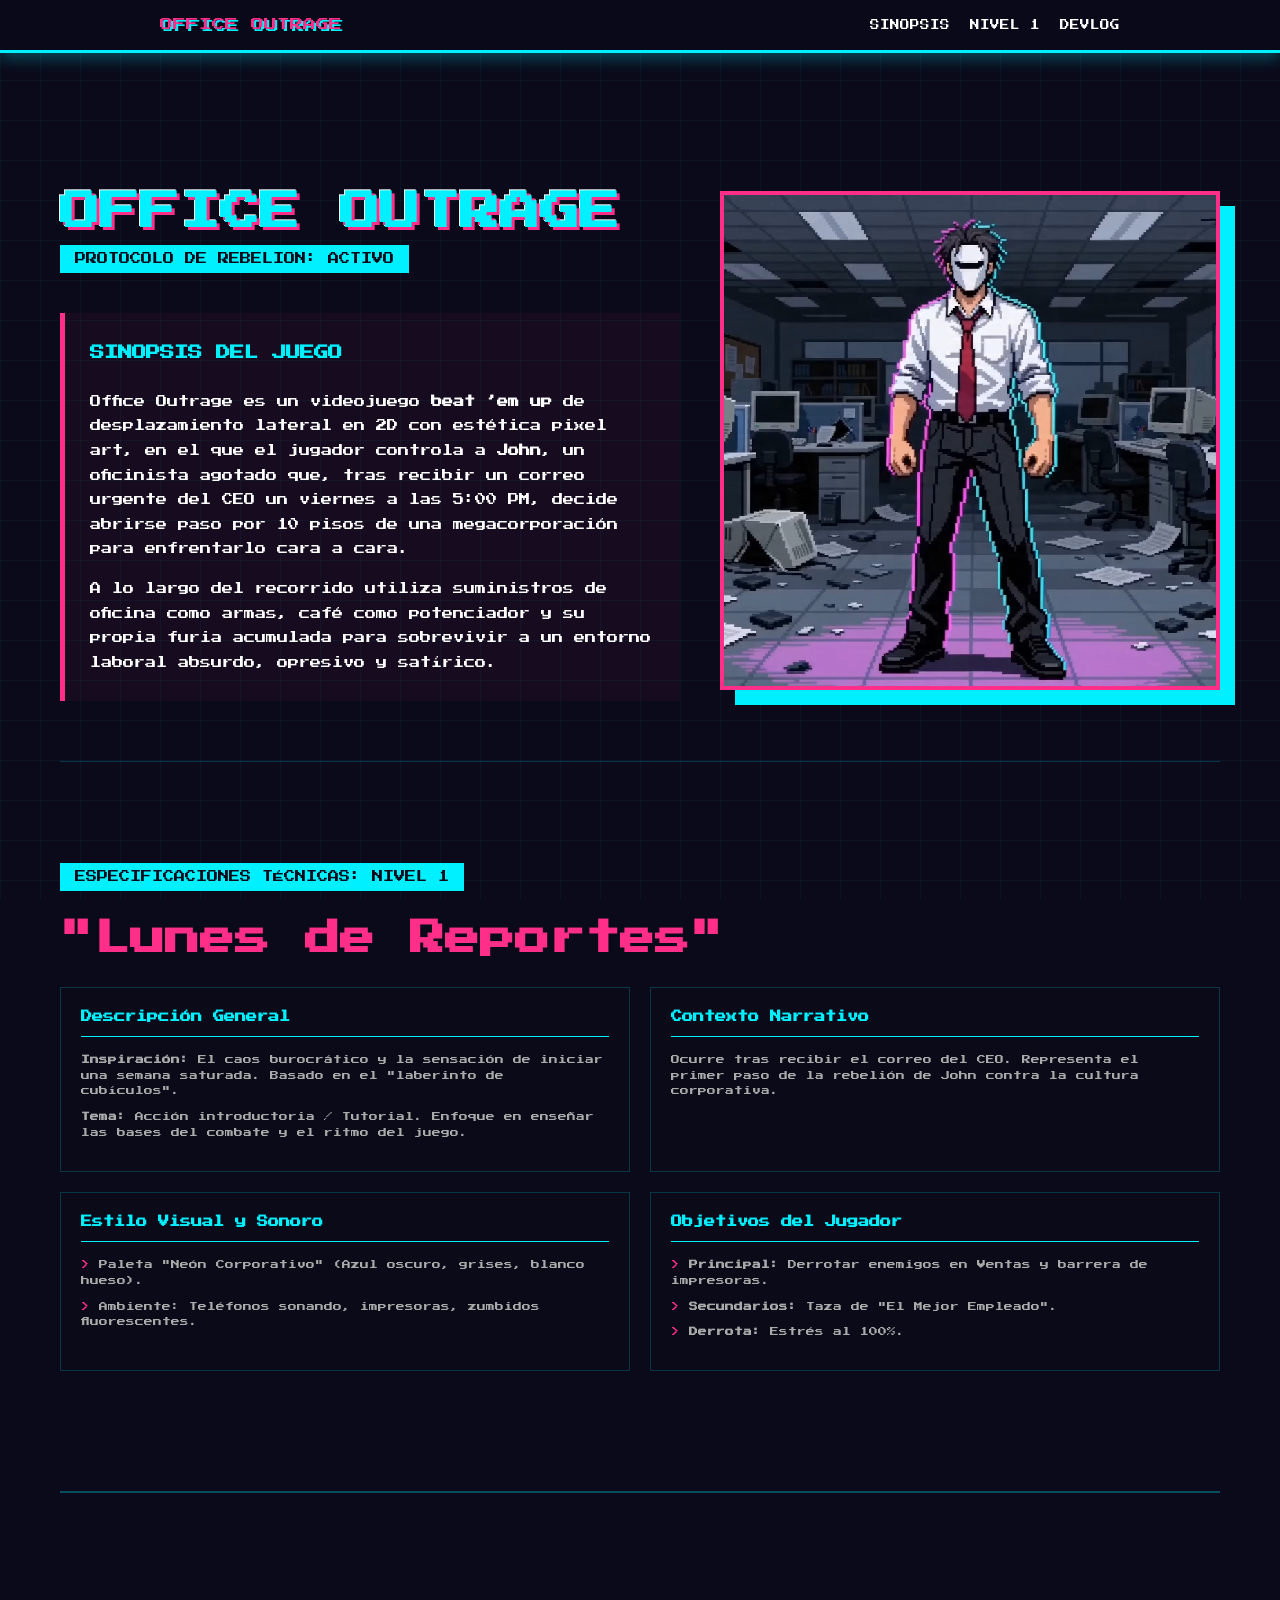
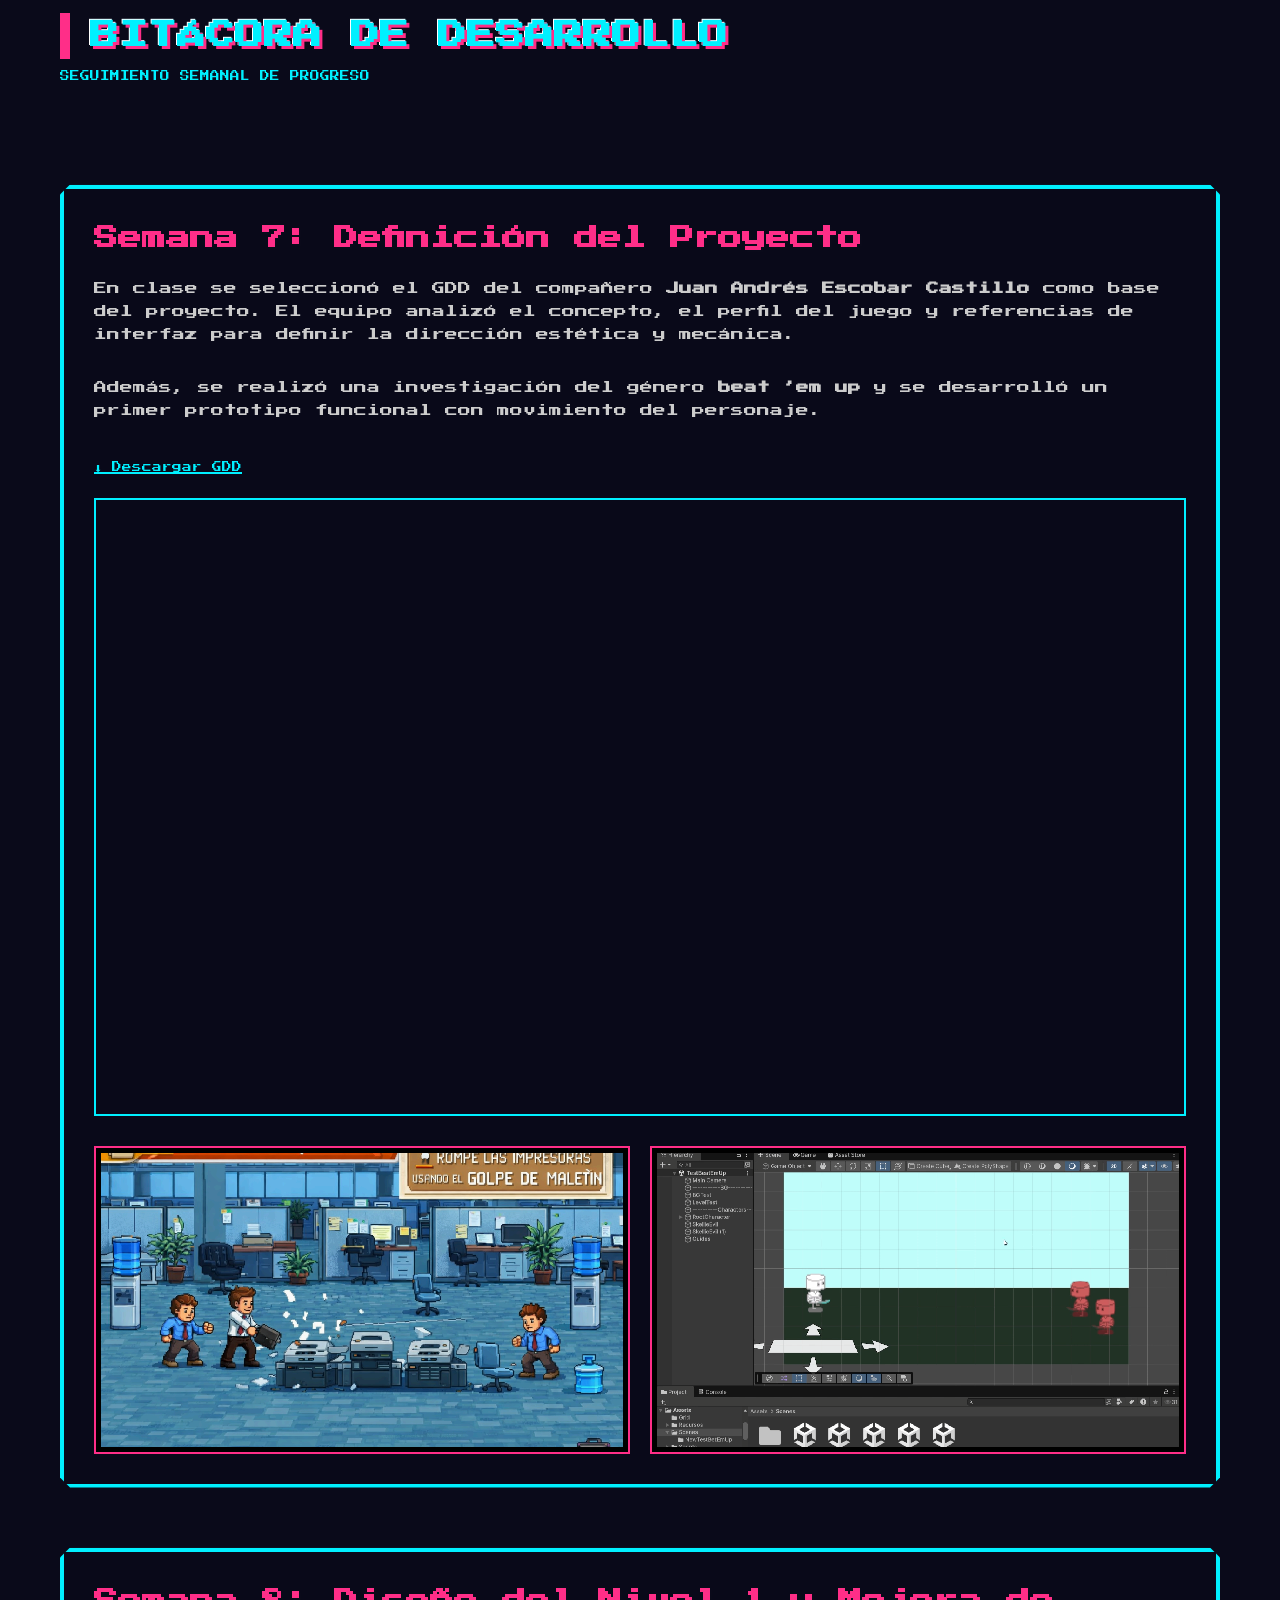
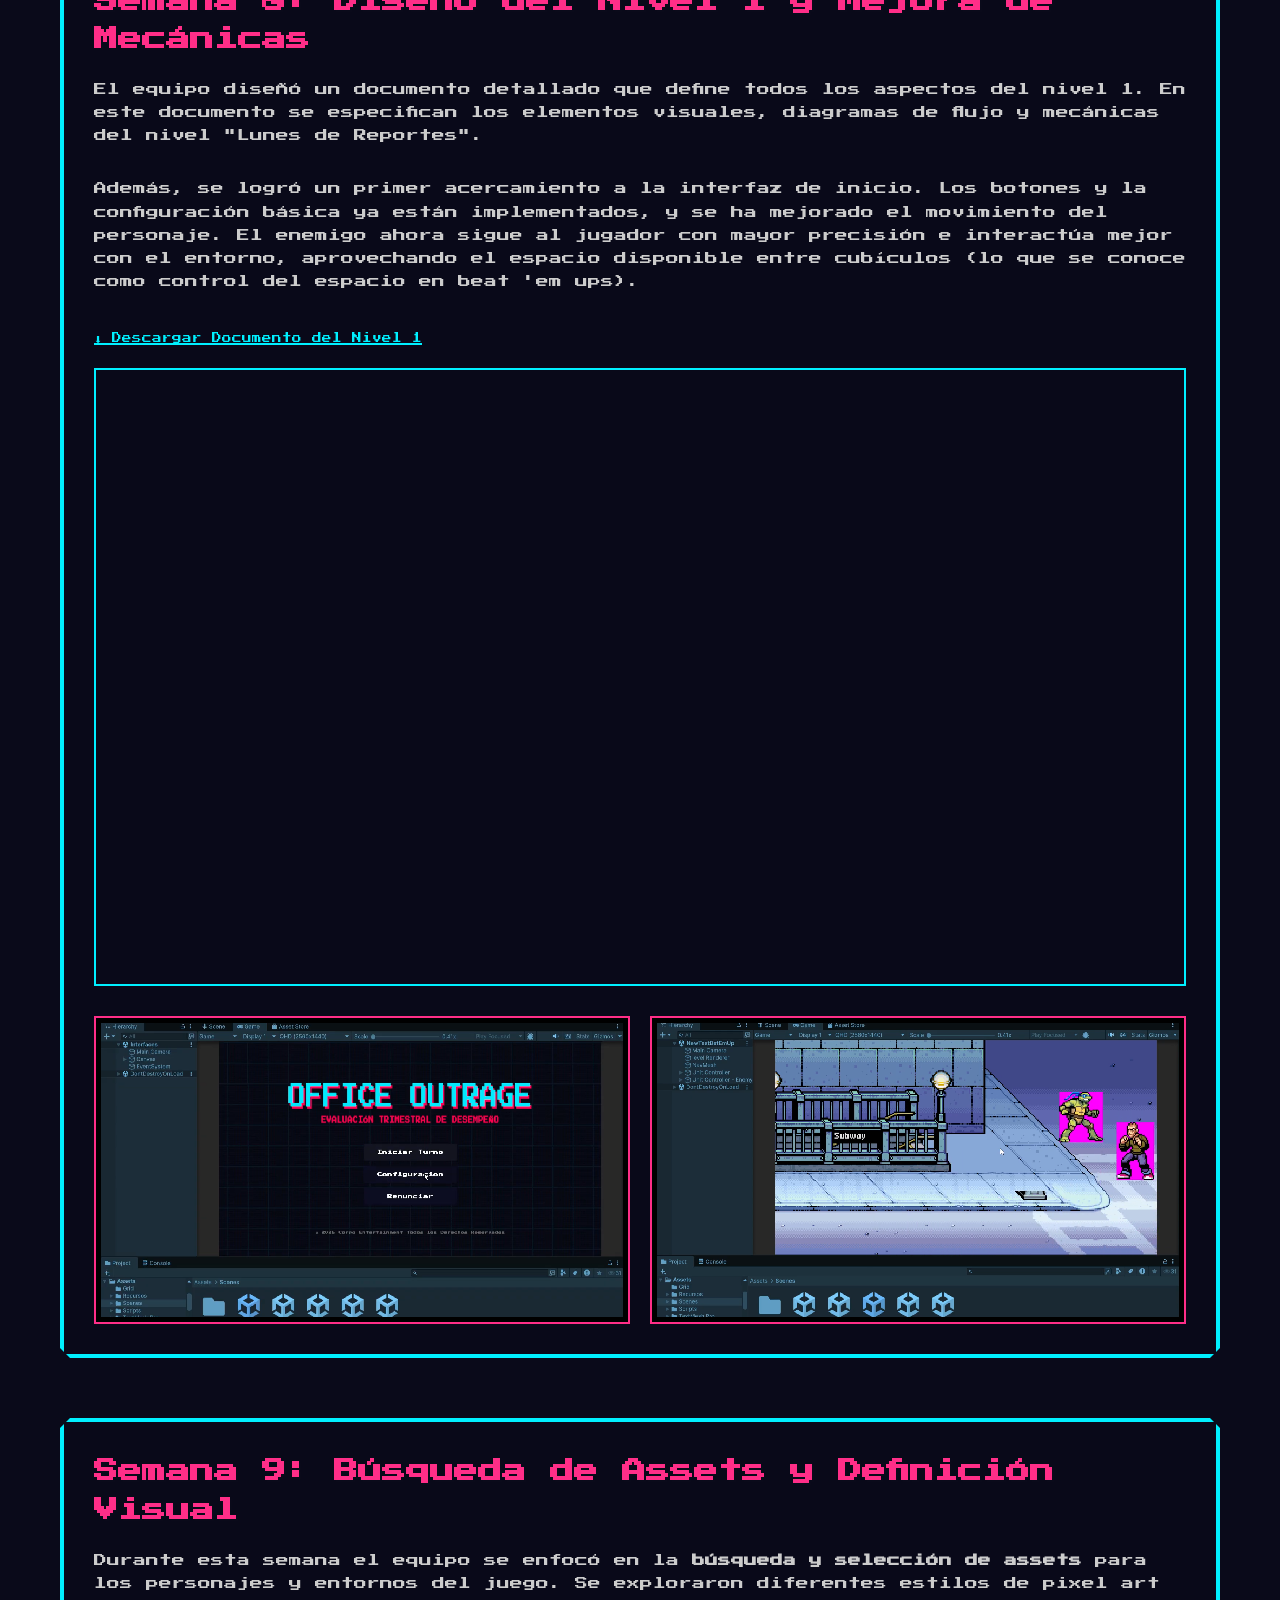
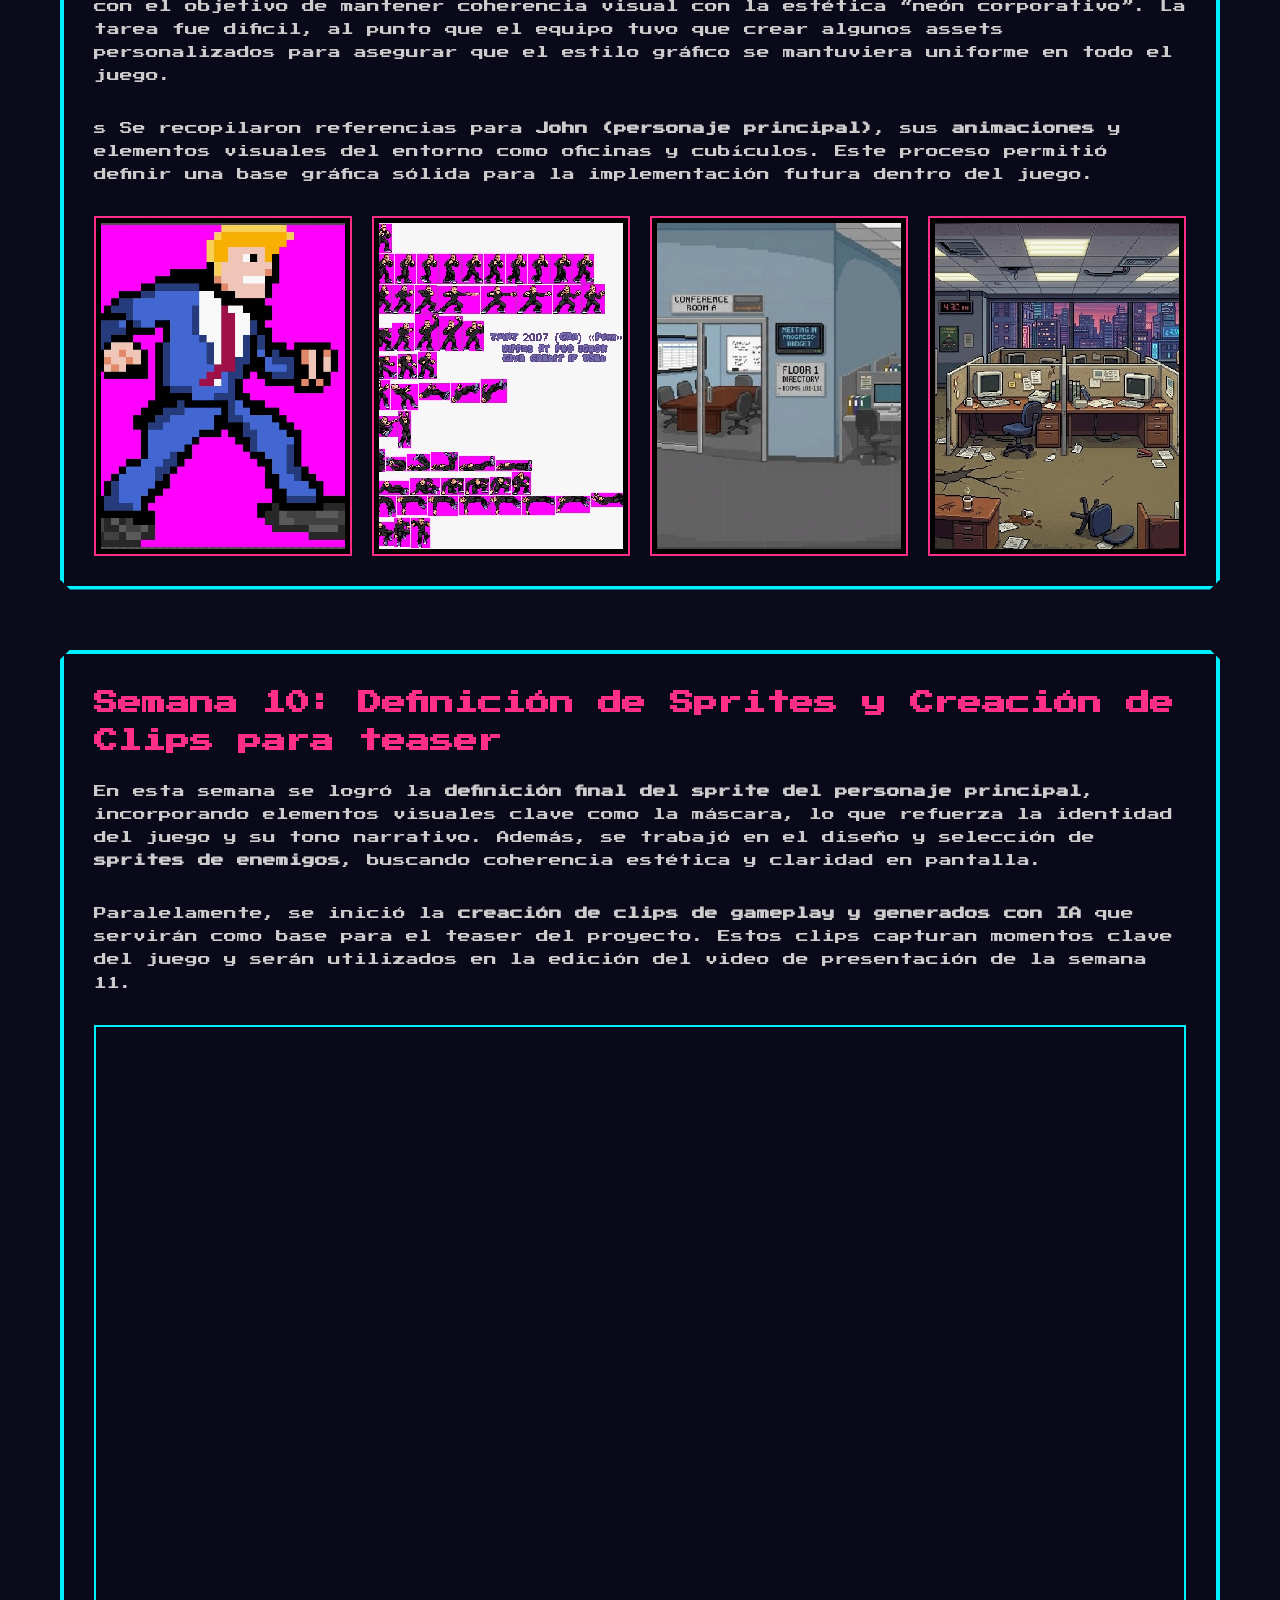
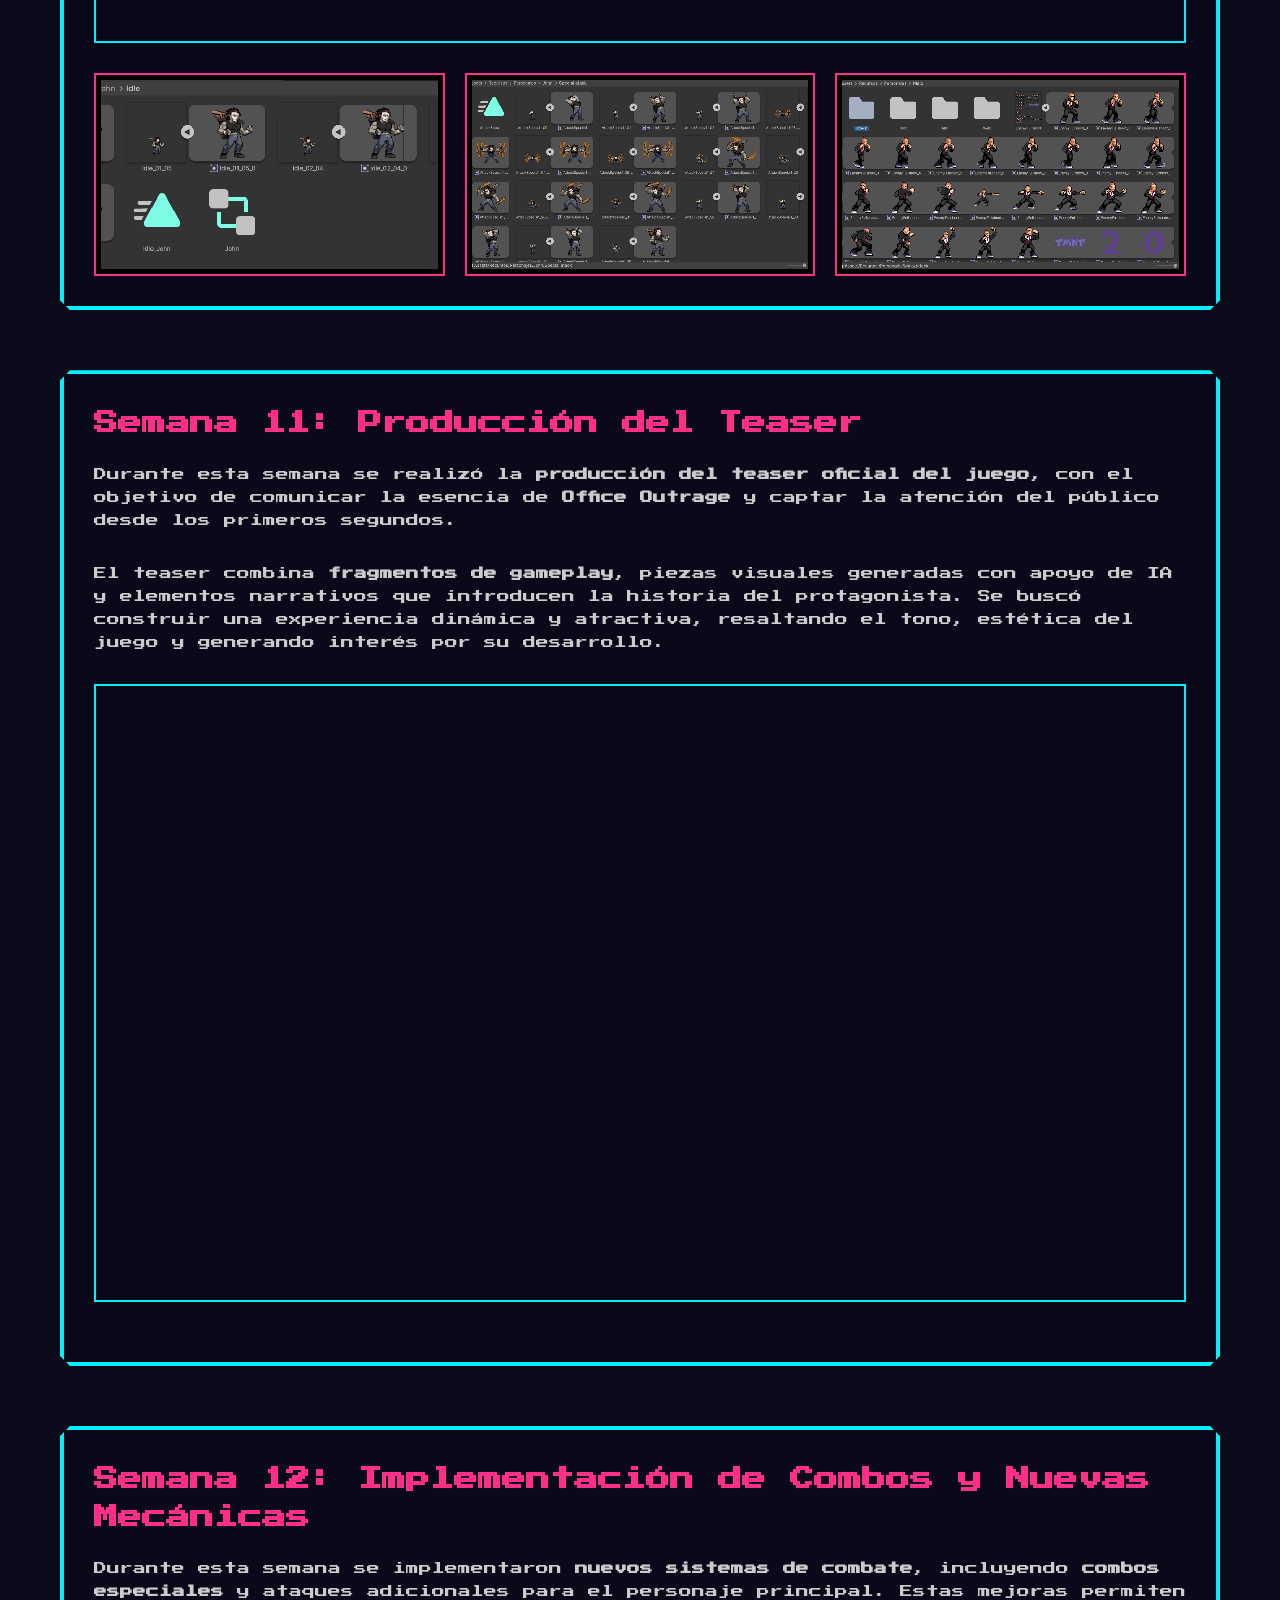
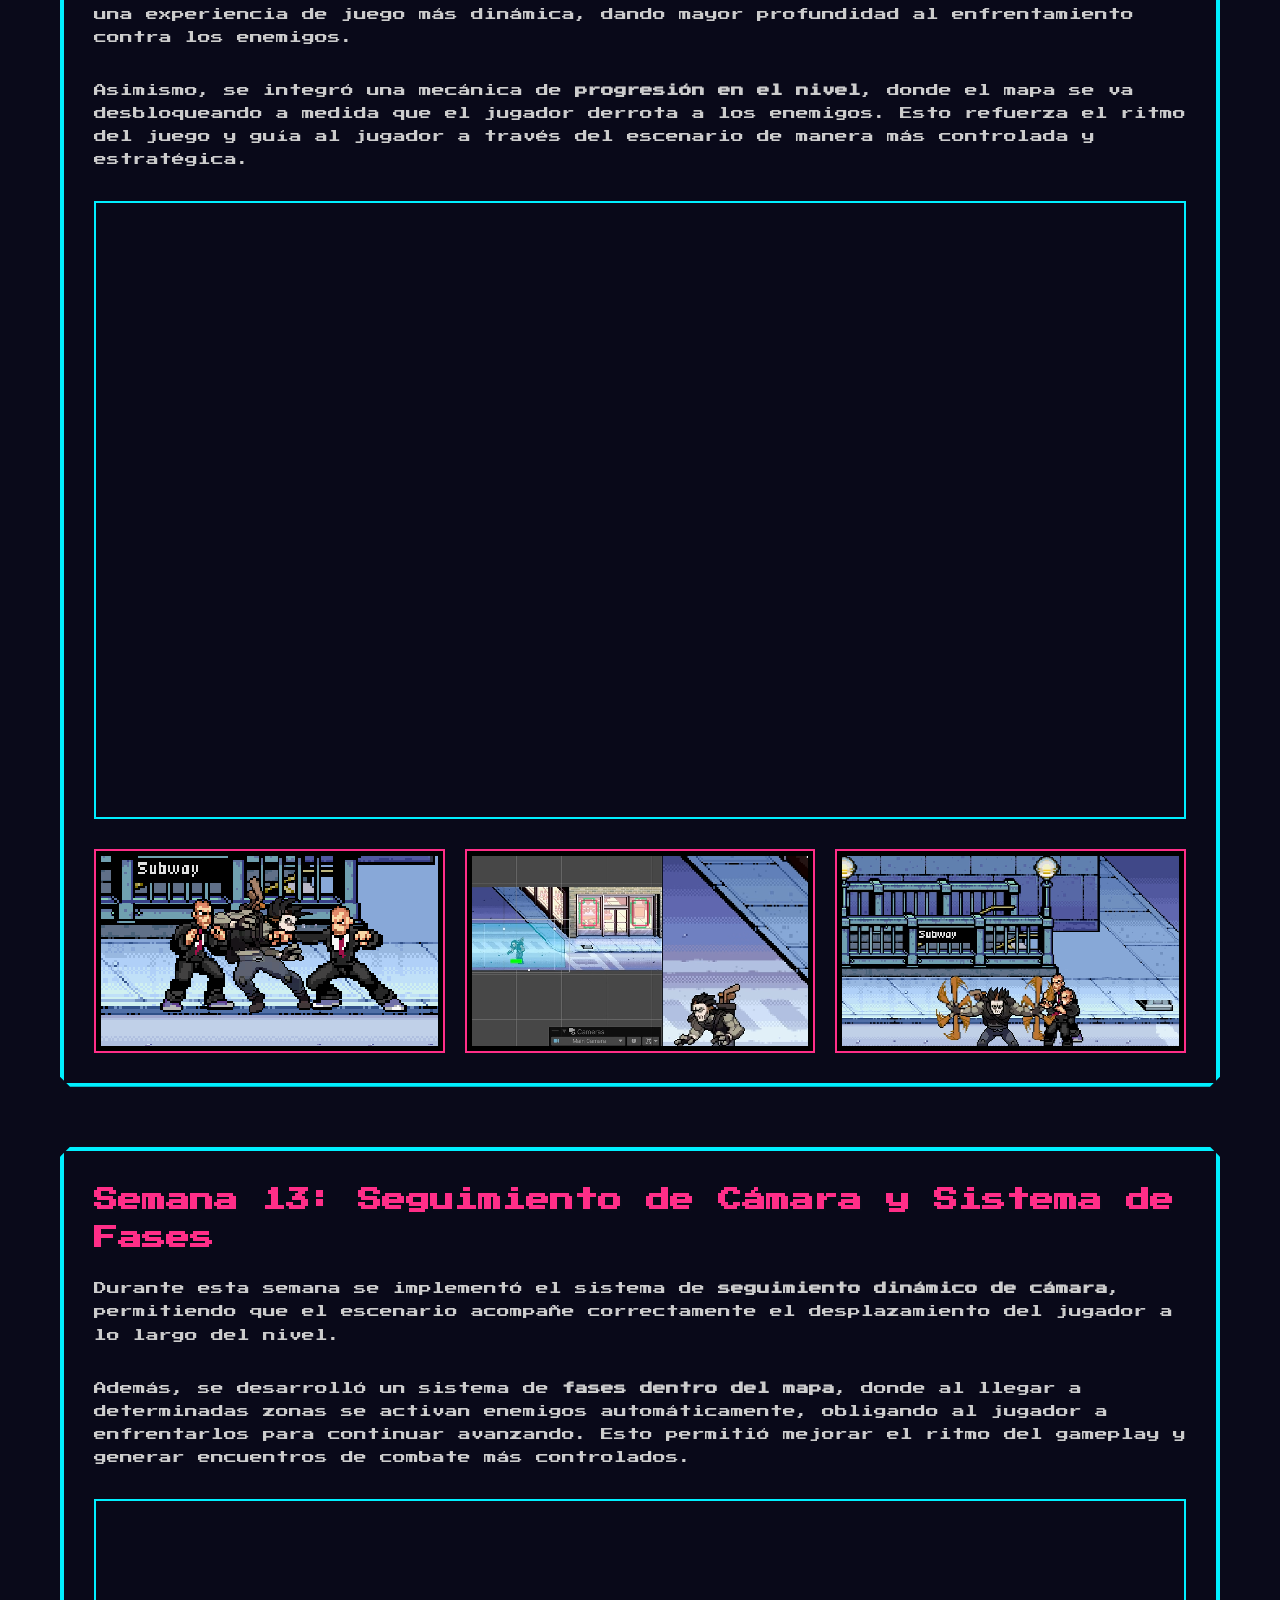
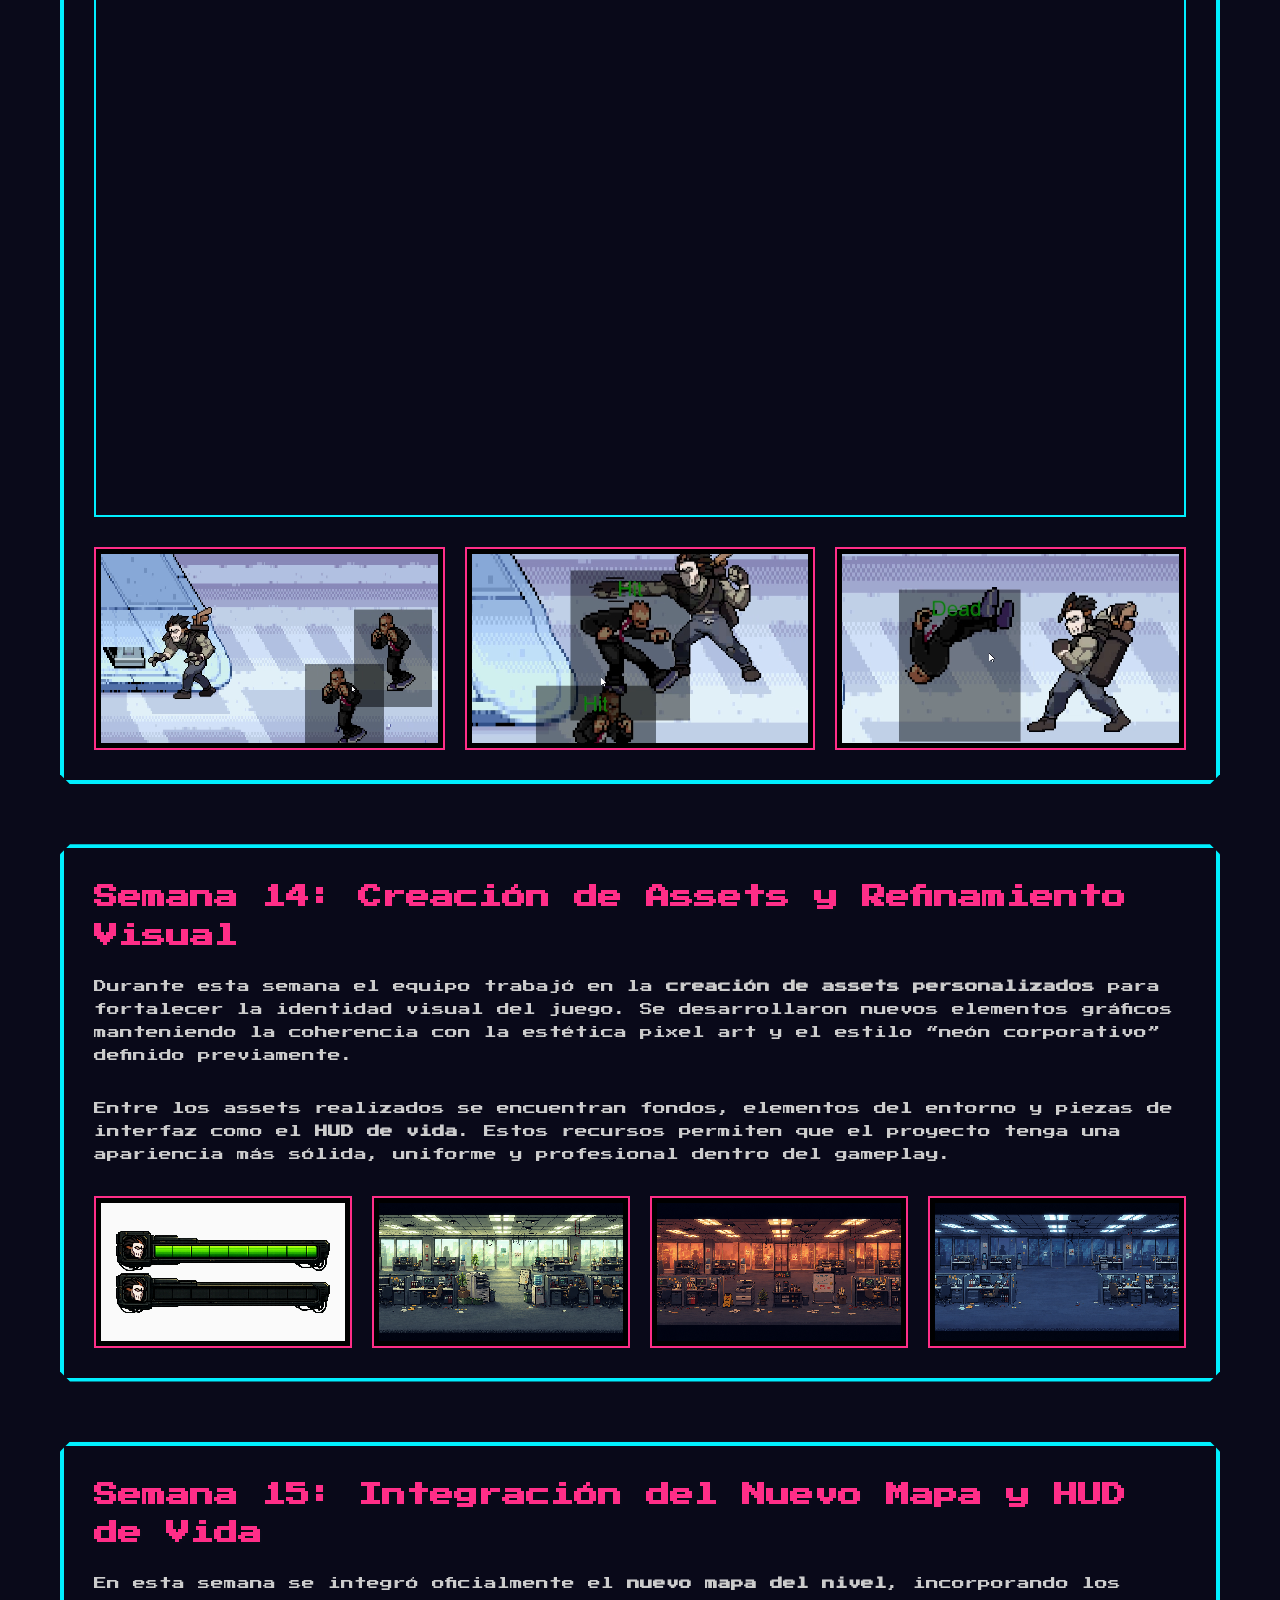
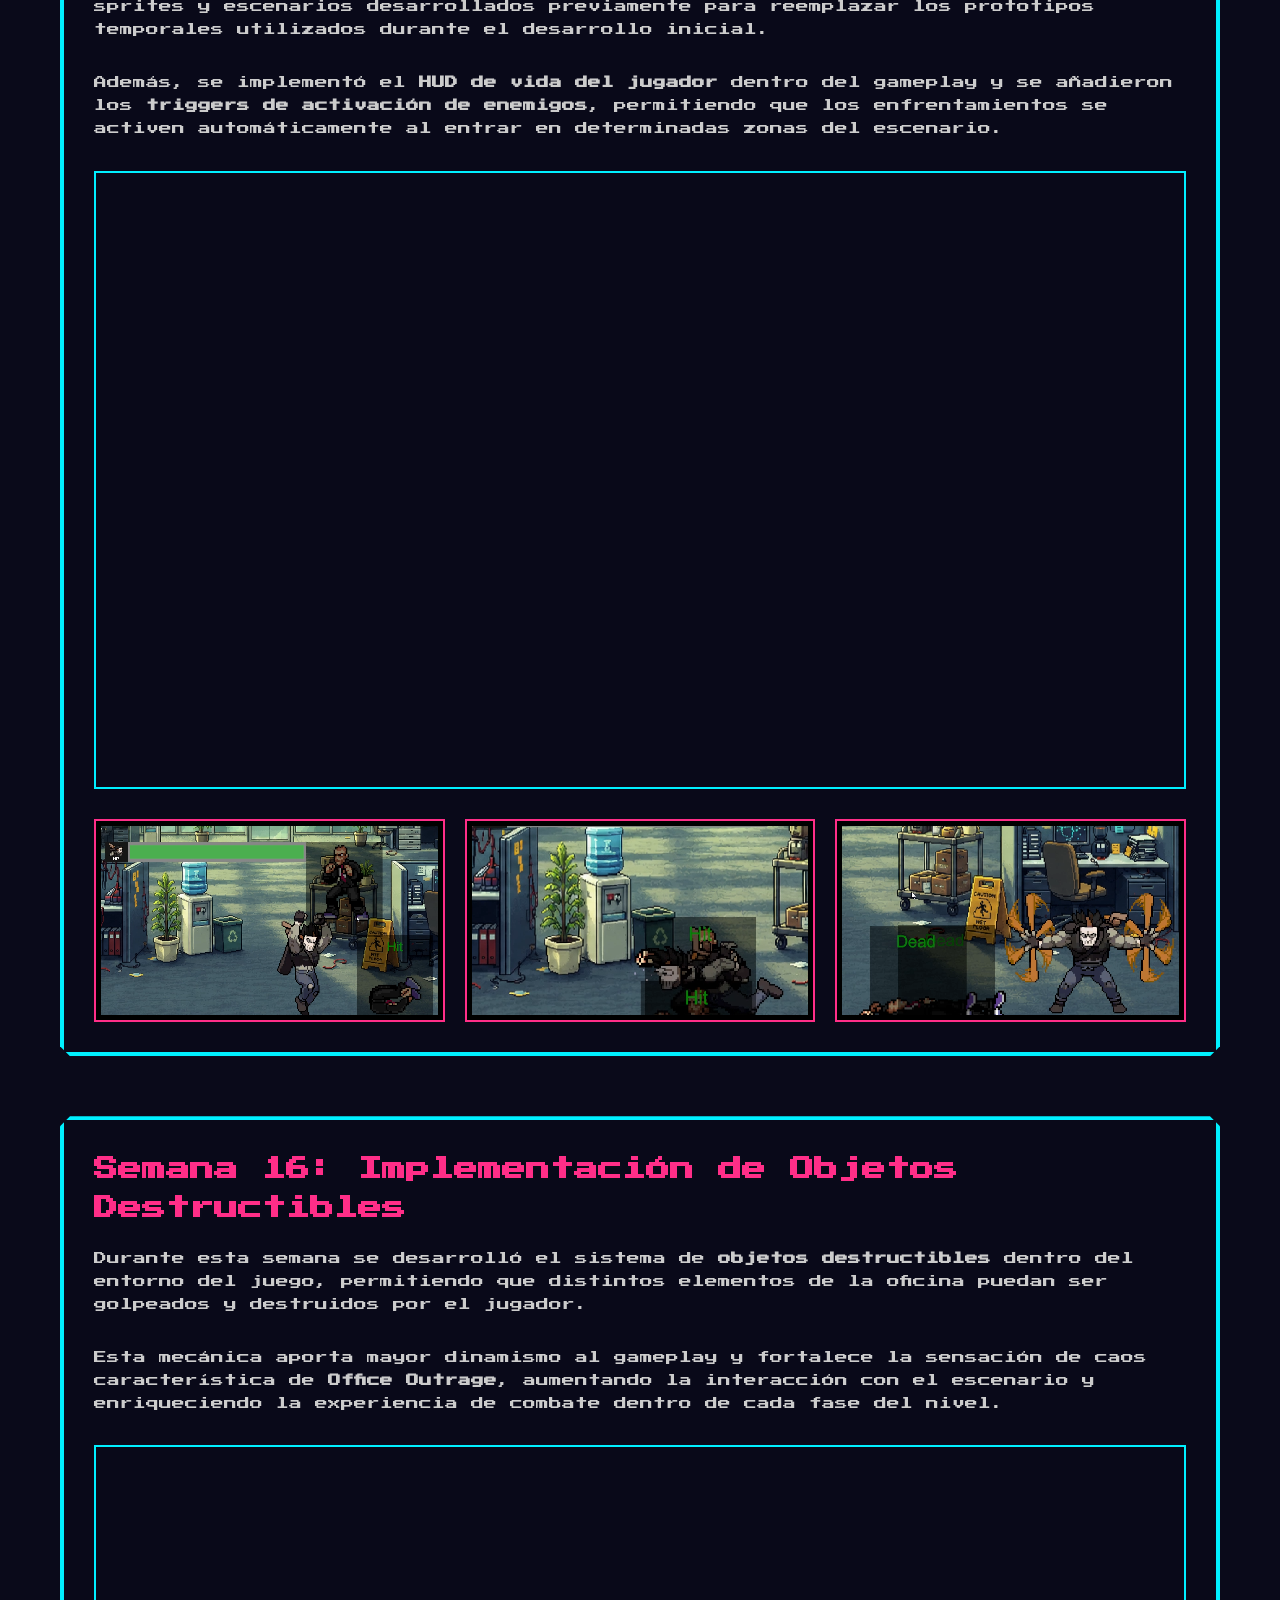
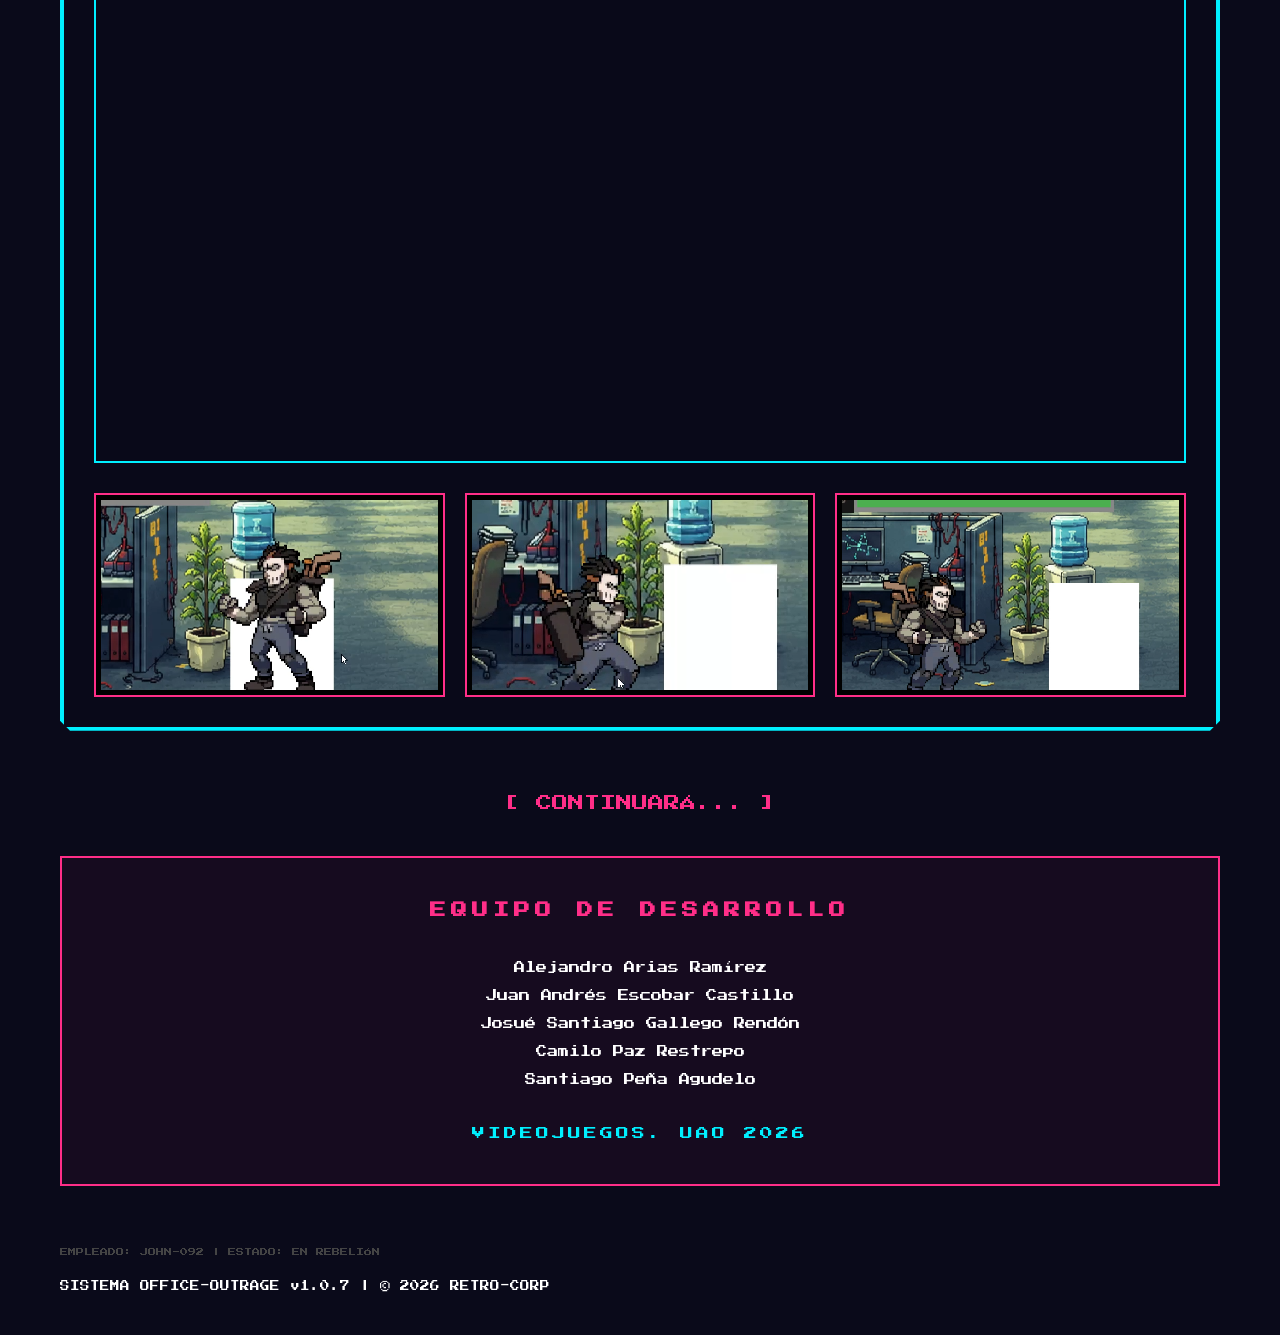
==== commit 7e61446a: "semana16" ====
--- a/index.html
+++ b/index.html
@@ -305,6 +305,145 @@
         </div>
     </div>
 </section>
+<!-- Semana 13 -->
+<section class="week-section">
+    <h2 class="week-title">Semana 13: Seguimiento de Cámara y Sistema de Fases</h2>
+    
+    <p class="week-description">
+        Durante esta semana se implementó el sistema de 
+        <strong>seguimiento dinámico de cámara</strong>, permitiendo que el escenario acompañe 
+        correctamente el desplazamiento del jugador a lo largo del nivel.
+    </p>
+    
+    <p class="week-description" style="margin-top: 10px;">
+        Además, se desarrolló un sistema de <strong>fases dentro del mapa</strong>, 
+        donde al llegar a determinadas zonas se activan enemigos automáticamente, 
+        obligando al jugador a enfrentarlos para continuar avanzando. Esto permitió 
+        mejorar el ritmo del gameplay y generar encuentros de combate más controlados.
+    </p>
+
+    <!-- VIDEO -->
+    <div class="video-container">
+        <iframe src="https://www.youtube.com/embed/uPgV-wr1FaU" frameborder="0" allowfullscreen></iframe>
+    </div>
+
+    <!-- IMÁGENES -->
+    <div class="image-gallery">
+        <div class="gallery-item">
+            <img src="public/Semana131.png" alt="Ejecución de combo especial">
+        </div>
+        <div class="gallery-item">
+            <img src="public/Semana132.png" alt="Nuevo ataque del personaje">
+        </div>
+        <div class="gallery-item">
+            <img src="public/Semana133.png" alt="Progresión del mapa por eliminación de enemigos">
+        </div>
+    </div>
+</section>
+
+<!-- Semana 14 -->
+<section class="week-section week-14">
+    <h2 class="week-title">Semana 14: Creación de Assets y Refinamiento Visual</h2>
+    
+    <p class="week-description">
+        Durante esta semana el equipo trabajó en la 
+        <strong>creación de assets personalizados</strong> para fortalecer la identidad visual del juego. 
+        Se desarrollaron nuevos elementos gráficos manteniendo la coherencia con la estética pixel art 
+        y el estilo “neón corporativo” definido previamente.
+    </p>
+    
+    <p class="week-description" style="margin-top: 10px;">
+        Entre los assets realizados se encuentran fondos, elementos del entorno y piezas de interfaz 
+        como el <strong>HUD de vida</strong>. Estos recursos permiten que el proyecto tenga una apariencia 
+        más sólida, uniforme y profesional dentro del gameplay.
+    </p>
+
+    <!-- IMÁGENES -->
+    <div class="image-gallery">
+        <div class="gallery-item">
+            <img src="public/hud.png" alt="Fondo personalizado del nivel">
+        </div>
+        <div class="gallery-item">
+            <img src="public/mañana1.png" alt="Diseño visual del entorno">
+        </div>
+        <div class="gallery-item">
+            <img src="public/tarde1.png" alt="HUD de vida del jugador">
+        </div>
+        <div class="gallery-item">
+            <img src="public/noche.png" alt="Assets adicionales">
+        </div>
+    </div>
+</section>
+
+<!-- Semana 15 -->
+<section class="week-section">
+    <h2 class="week-title">Semana 15: Integración del Nuevo Mapa y HUD de Vida</h2>
+    
+    <p class="week-description">
+        En esta semana se integró oficialmente el 
+        <strong>nuevo mapa del nivel</strong>, incorporando los sprites y escenarios 
+        desarrollados previamente para reemplazar los prototipos temporales utilizados durante el desarrollo inicial.
+    </p>
+    
+    <p class="week-description" style="margin-top: 10px;">
+        Además, se implementó el <strong>HUD de vida del jugador</strong> dentro del gameplay 
+        y se añadieron los <strong>triggers de activación de enemigos</strong>, permitiendo que 
+        los enfrentamientos se activen automáticamente al entrar en determinadas zonas del escenario.
+    </p>
+
+    <!-- VIDEO -->
+    <div class="video-container">
+        <iframe src="https://www.youtube.com/embed/nhWJzf308U8" frameborder="0" allowfullscreen></iframe>
+    </div>
+
+    <!-- IMÁGENES -->
+    <div class="image-gallery">
+        <div class="gallery-item">
+            <img src="public/semana151.png" alt="Ejecución de combo especial">
+        </div>
+        <div class="gallery-item">
+            <img src="public/semana152.png" alt="Nuevo ataque del personaje">
+        </div>
+        <div class="gallery-item">
+            <img src="public/semana153.png" alt="Progresión del mapa por eliminación de enemigos">
+        </div>
+    </div>
+</section>
+
+<!-- Semana 16 -->
+<section class="week-section">
+    <h2 class="week-title">Semana 16: Implementación de Objetos Destructibles</h2>
+    
+    <p class="week-description">
+        Durante esta semana se desarrolló el sistema de 
+        <strong>objetos destructibles</strong> dentro del entorno del juego, permitiendo 
+        que distintos elementos de la oficina puedan ser golpeados y destruidos por el jugador.
+    </p>
+    
+    <p class="week-description" style="margin-top: 10px;">
+        Esta mecánica aporta mayor dinamismo al gameplay y fortalece la sensación de caos característica 
+        de <strong>Office Outrage</strong>, aumentando la interacción con el escenario y enriqueciendo 
+        la experiencia de combate dentro de cada fase del nivel.
+    </p>
+
+    <!-- VIDEO -->
+    <div class="video-container">
+        <iframe src="https://www.youtube.com/embed/Bq3G21LhVoQ" frameborder="0" allowfullscreen></iframe>
+    </div>
+
+    <!-- IMÁGENES -->
+    <div class="image-gallery">
+        <div class="gallery-item">
+            <img src="public/semana161.png" alt="Ejecución de combo especial">
+        </div>
+        <div class="gallery-item">
+            <img src="public/semana162.png" alt="Nuevo ataque del personaje">
+        </div>
+        <div class="gallery-item">
+            <img src="public/semana163.png" alt="Progresión del mapa por eliminación de enemigos">
+        </div>
+    </div>
+</section>
         </section>
         <p style="color: #ff2e88; text-align: center; margin: 40px 0;">
     [ CONTINUARÁ... ]
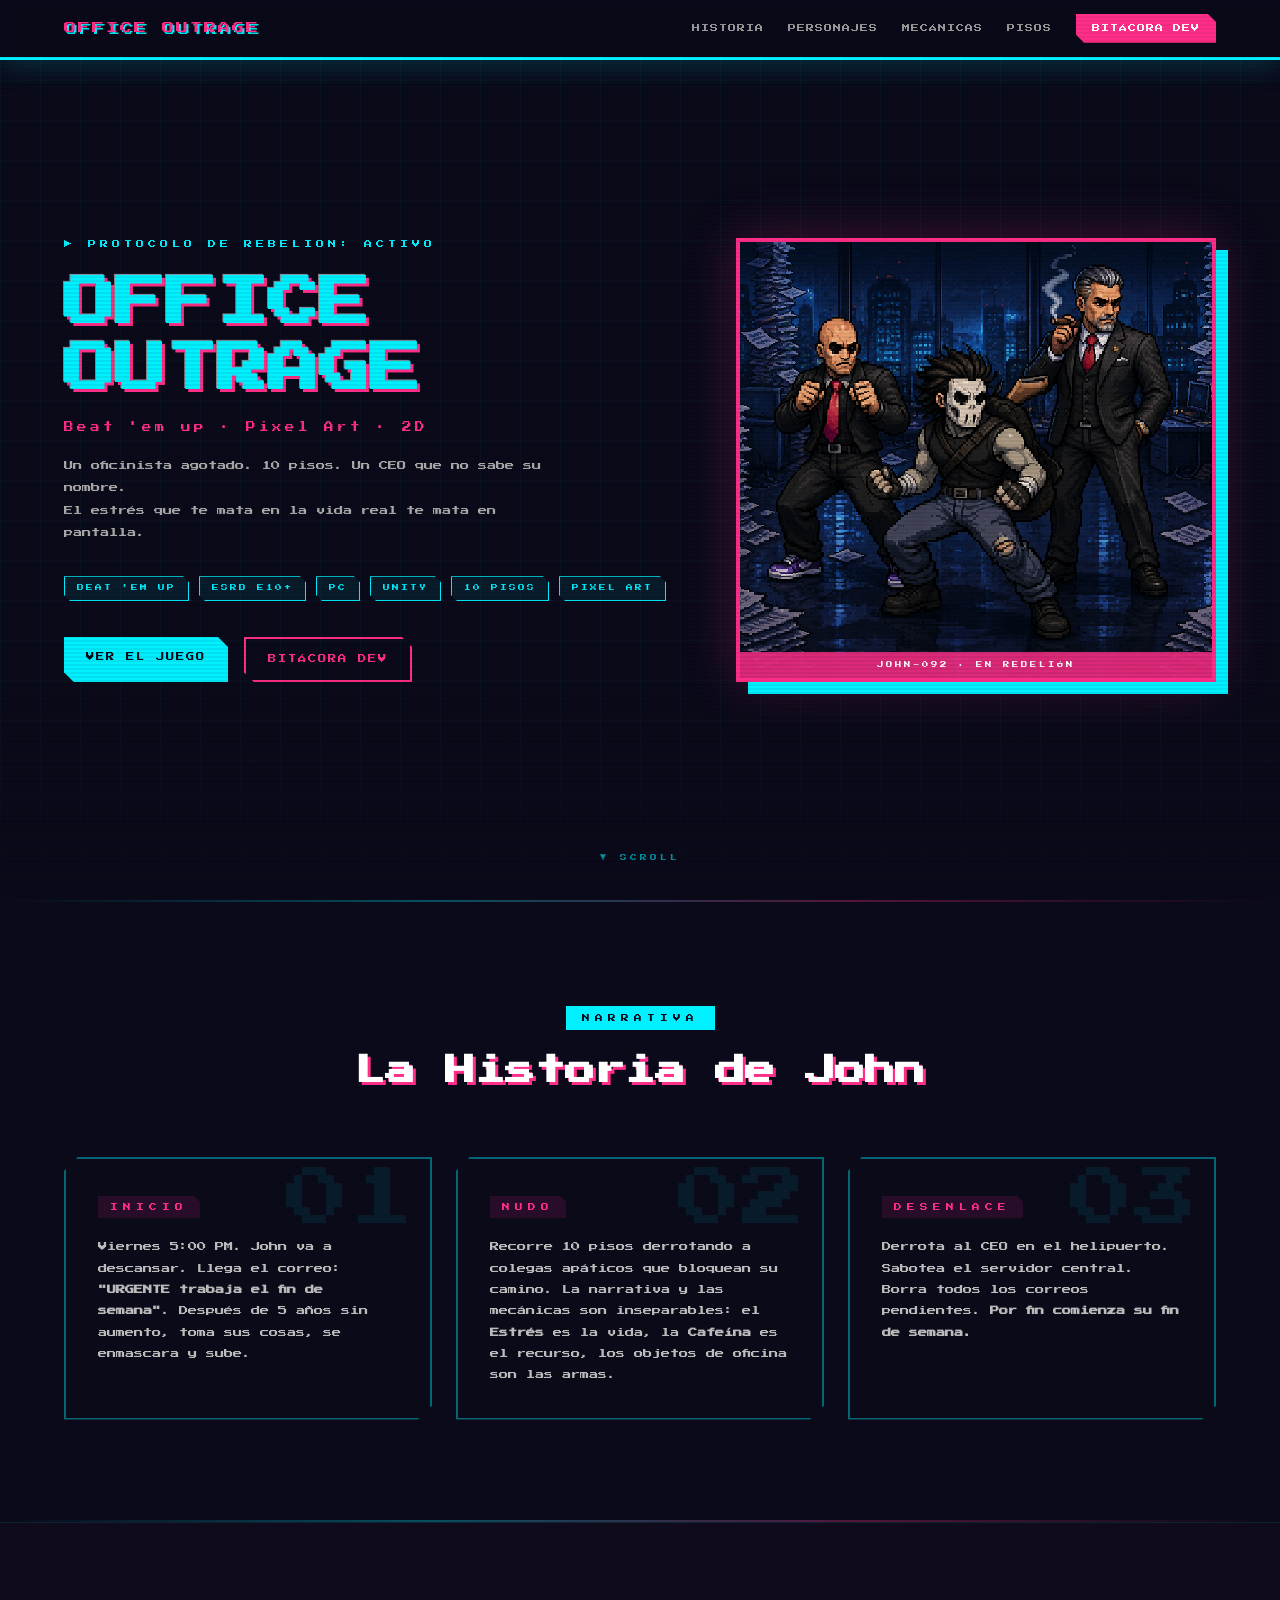
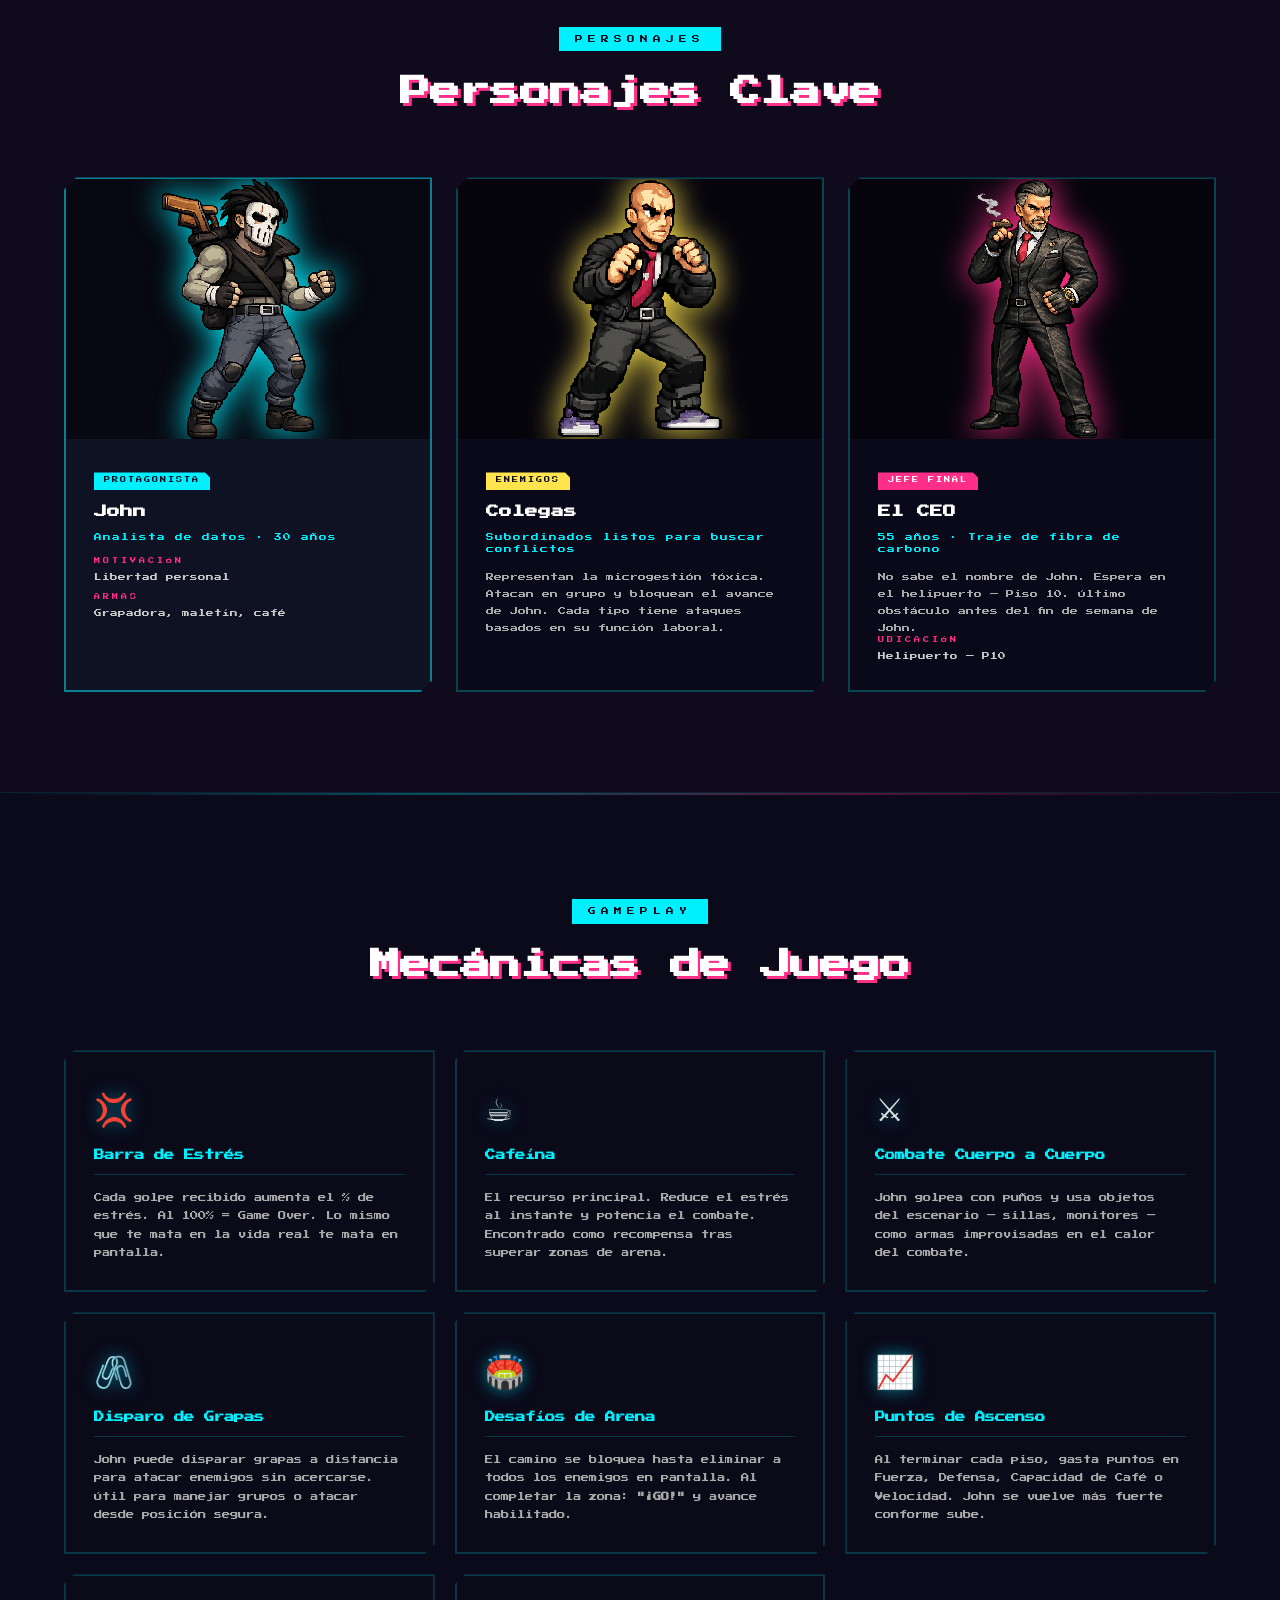
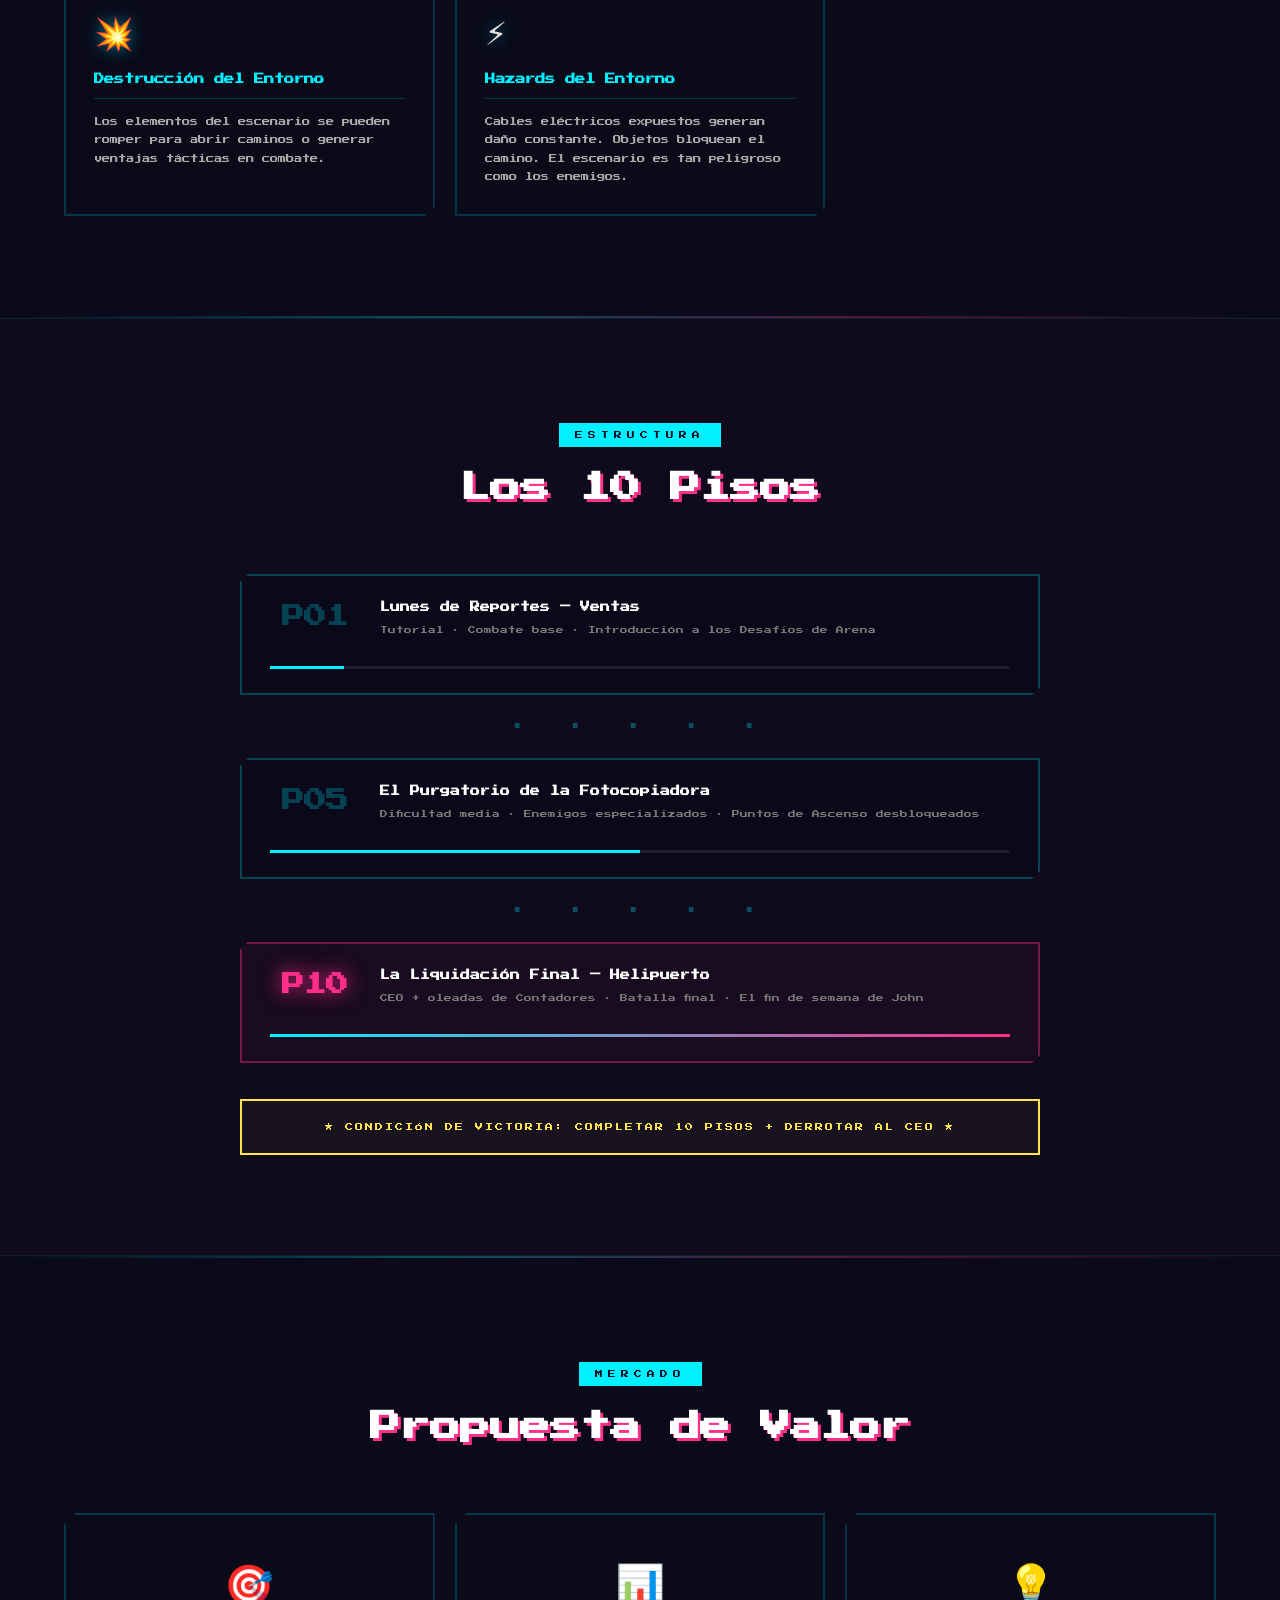
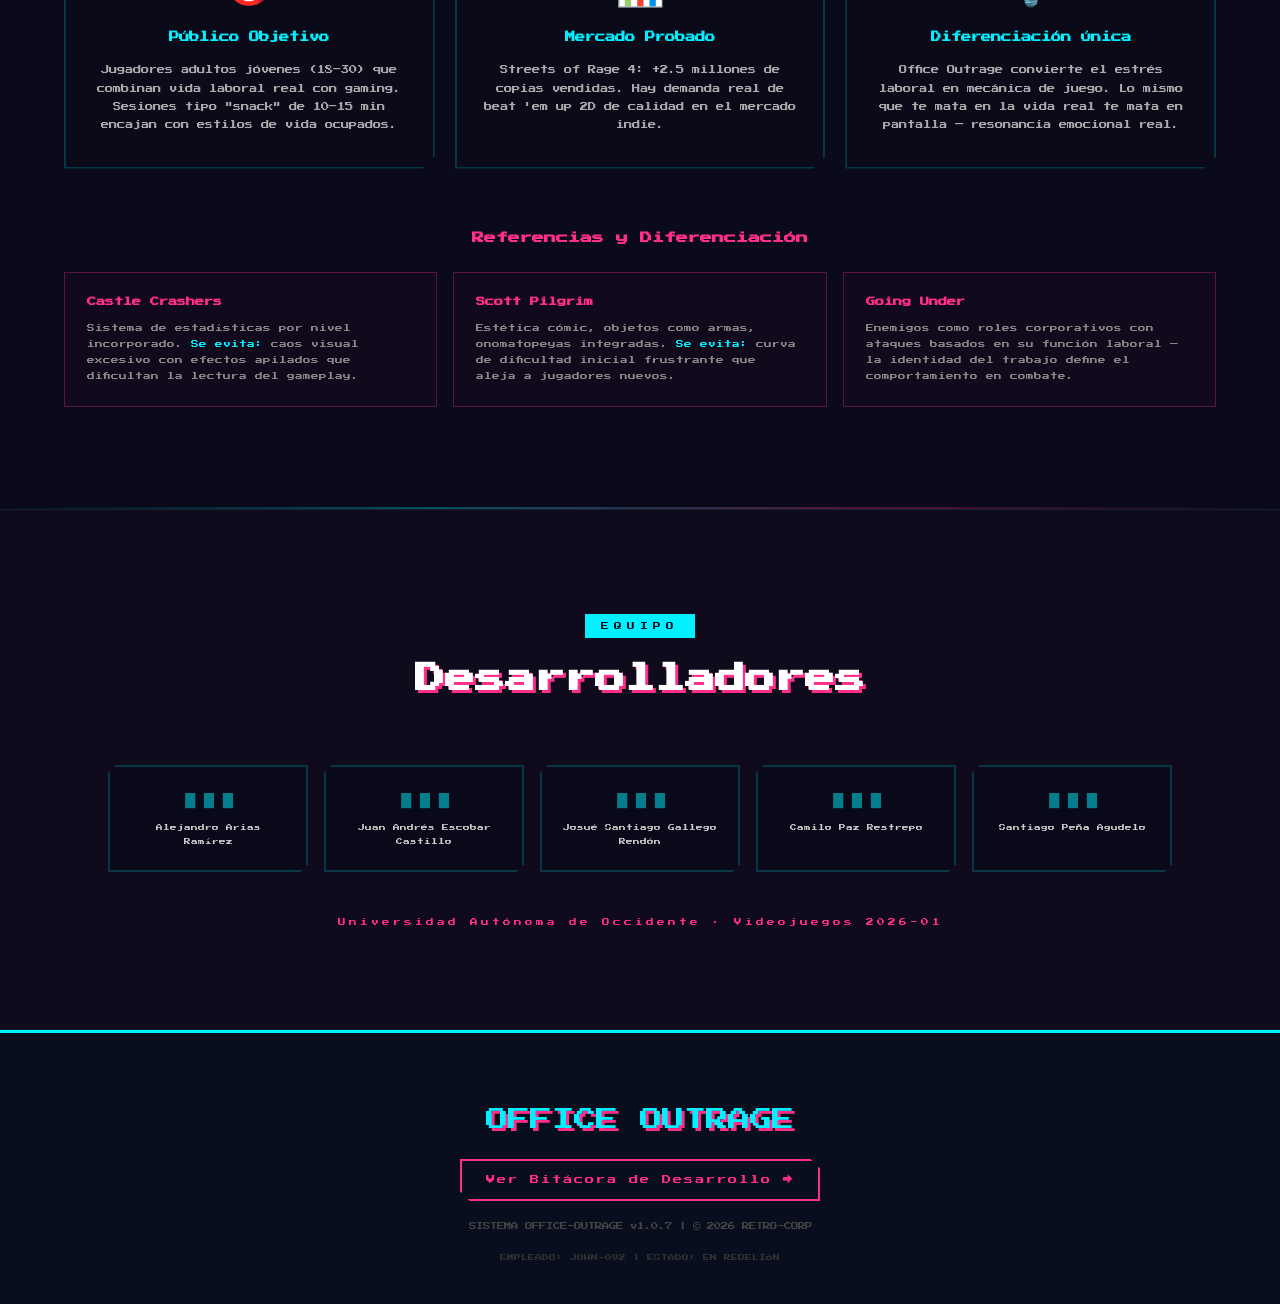
==== commit 3ef01a92: "remodelación" ====
--- a/index.html
+++ b/index.html
@@ -2,506 +2,360 @@
 <html lang="es">
 
 <head>
-    <meta charset="UTF-8">
-    <meta name="viewport" content="width=device-width, initial-scale=1.0">
-    <title>Office Outrage | DevLog & Design</title>
-    <link rel="stylesheet" href="style.css">
+  <meta charset="UTF-8">
+  <meta name="viewport" content="width=device-width, initial-scale=1.0">
+  <title>Office Outrage — Beat 'em up 2D</title>
+  <link rel="stylesheet" href="home.css">
 </head>
 
 <body>
 
-    <nav>
-        <div class="nav-content">
-            <a href="#" class="logo">OFFICE OUTRAGE</a>
-            <div class="nav-links">
-                <a href="#hero">Sinopsis</a>
-                <a href="#nivel-1">Nivel 1</a>
-                <a href="#devlog">DevLog</a>
+  <div class="scanlines"></div>
+
+  <!-- NAV -->
+  <nav>
+    <div class="nav-content">
+      <a href="index.html" class="logo">OFFICE OUTRAGE</a>
+      <div class="nav-links">
+        <a href="#story">Historia</a>
+        <a href="#characters">Personajes</a>
+        <a href="#mechanics">Mecánicas</a>
+        <a href="#levels">Pisos</a>
+        <a href="bitacora.html" class="nav-cta">BITÁCORA DEV</a>
+      </div>
+    </div>
+  </nav>
+
+  <!-- ===================== HERO ===================== -->
+  <section id="hero" class="hero-section">
+    <div id="particles"></div>
+
+    <div class="hero-content">
+      <div class="hero-text">
+        <p class="pre-title">▶ PROTOCOLO DE REBELION: ACTIVO</p>
+        <h1 class="glitch-title" data-text="OFFICE OUTRAGE">OFFICE OUTRAGE</h1>
+        <p class="hero-tagline">Beat 'em up · Pixel Art · 2D</p>
+        <p class="hero-sub">Un oficinista agotado. 10 pisos. Un CEO que no sabe su nombre.<br>
+          El estrés que te mata en la vida real te mata en pantalla.</p>
+        <div class="game-badges">
+          <span class="badge">BEAT 'EM UP</span>
+          <span class="badge">ESRB E10+</span>
+          <span class="badge">PC</span>
+          <span class="badge">UNITY</span>
+          <span class="badge">10 PISOS</span>
+          <span class="badge">PIXEL ART</span>
+        </div>
+        <div class="hero-ctas">
+          <a href="#story" class="btn-primary">VER EL JUEGO</a>
+          <a href="bitacora.html" class="btn-secondary">BITÁCORA DEV</a>
+        </div>
+      </div>
+
+      <div class="hero-image-wrap">
+        <div class="hero-image-frame">
+          <img src="public/portadaa.png" alt="Office Outrage — Presentación" class="hero-char">
+        </div>
+      </div>
+    </div>
+
+    <div class="scroll-hint">▼ SCROLL</div>
+  </section>
+
+  <div class="section-divider"></div>
+
+  <!-- ===================== STORY ===================== -->
+  <section id="story" class="section">
+    <div class="section-inner">
+      <div class="section-header reveal">
+        <span class="label-tag">NARRATIVA</span>
+        <h2>La Historia de John</h2>
+      </div>
+
+      <div class="story-acts">
+        <div class="act-card reveal">
+          <div class="act-num">01</div>
+          <div class="act-label">INICIO</div>
+          <p>Viernes 5:00 PM. John va a descansar. Llega el correo: <strong>"URGENTE trabaja el fin de semana"</strong>. Después de 5 años sin aumento, toma sus cosas, se enmascara y sube.</p>
+        </div>
+        <div class="act-card reveal">
+          <div class="act-num">02</div>
+          <div class="act-label">NUDO</div>
+          <p>Recorre 10 pisos derrotando a colegas apáticos que bloquean su camino. La narrativa y las mecánicas son inseparables: el <strong>Estrés</strong> es la vida, la <strong>Cafeína</strong> es el recurso, los objetos de oficina son las armas.</p>
+        </div>
+        <div class="act-card reveal">
+          <div class="act-num">03</div>
+          <div class="act-label">DESENLACE</div>
+          <p>Derrota al CEO en el helipuerto. Sabotea el servidor central. Borra todos los correos pendientes. <strong>Por fin comienza su fin de semana.</strong></p>
+        </div>
+      </div>
+    </div>
+  </section>
+
+  <div class="section-divider"></div>
+
+  <!-- ===================== CHARACTERS ===================== -->
+  <section id="characters" class="section alt-bg">
+    <div class="section-inner">
+      <div class="section-header reveal">
+        <span class="label-tag">PERSONAJES</span>
+        <h2>Personajes Clave</h2>
+      </div>
+
+      <div class="characters-grid">
+        <div class="char-card protagonist reveal">
+          <div class="char-img">
+            <img src="public/jhon protagonista.png" alt="John — protagonista">
+          </div>
+          <div class="char-info">
+            <div class="char-tag">PROTAGONISTA</div>
+            <h3>John</h3>
+            <p class="char-role">Analista de datos · 30 años</p>
+            <div class="char-stats">
+              <div class="stat">
+                <span class="stat-label">MOTIVACIÓN</span>
+                <span class="stat-val">Libertad personal</span>
+              </div>
+              <div class="stat">
+                <span class="stat-label">ARMAS</span>
+                <span class="stat-val">Grapadora, maletín, café</span>
+              </div>
             </div>
-        </div>
-    </nav>
-
-    <div class="container">
-
-        <!-- HERO SECTION -->
-        <section id="hero" class="hero">
-            <div class="hero-content">
-                <h1 class="main-title">Office Outrage</h1>
-                <p class="section-label">PROTOCOLO DE REBELION: ACTIVO</p>
-                <div class="synopsis shadow-effect">
-                    <h2 style="font-size: 0.9rem; color: var(--neon-cyan); margin-bottom: 20px;">SINOPSIS DEL JUEGO</h2>
-                    <p>Office Outrage es un videojuego <strong>beat ’em up</strong> de desplazamiento lateral en 2D con
-                        estética pixel art, en el que el jugador controla a <strong>John</strong>, un oficinista agotado
-                        que, tras recibir un correo urgente del CEO un viernes a las 5:00 PM, decide abrirse paso por 10
-                        pisos de una megacorporación para enfrentarlo cara a cara.</p>
-                    <p style="margin-top: 15px;">A lo largo del recorrido utiliza suministros de oficina como armas,
-                        café como potenciador y su propia furia acumulada para sobrevivir a un entorno laboral absurdo,
-                        opresivo y satírico.</p>
-                </div>
+          </div>
+        </div>
+
+        <div class="char-card enemy reveal">
+          <div class="char-img">
+            <img src="public/colega.png" alt="Colegas enemigos">
+          </div>
+          <div class="char-info">
+            <div class="char-tag char-tag--enemy">ENEMIGOS</div>
+            <h3>Colegas</h3>
+            <p class="char-role">Subordinados listos para buscar conflictos</p>
+            <p class="char-desc">Representan la microgestión tóxica. Atacan en grupo y bloquean el avance de John. Cada tipo tiene ataques basados en su función laboral.</p>
+          </div>
+        </div>
+
+        <div class="char-card boss reveal">
+          <div class="char-img">
+            <img src="public/ceo.png" alt="CEO — jefe final">
+          </div>
+          <div class="char-info">
+            <div class="char-tag char-tag--boss">JEFE FINAL</div>
+            <h3>El CEO</h3>
+            <p class="char-role">55 años · Traje de fibra de carbono</p>
+            <p class="char-desc">No sabe el nombre de John. Espera en el helipuerto — Piso 10. Último obstáculo antes del fin de semana de John.</p>
+            <div class="char-stats">
+              <div class="stat">
+                <span class="stat-label">UBICACIÓN</span>
+                <span class="stat-val">Helipuerto — P10</span>
+              </div>
             </div>
-            <div class="hero-image">
-                <img src="public/presentación.png" alt="John">
-            </div>
-
-        </section>
-
-        <!-- NIVEL 1 -->
-        <section id="nivel-1" class="level-detail">
-            <p class="section-label">ESPECIFICACIONES TÉCNICAS: NIVEL 1</p>
-            <h2 class="week-title" style="font-size: 2.2rem;">"Lunes de Reportes"</h2>
-
-            <div class="level-grid">
-                <div class="level-card">
-                    <h3>Descripción General</h3>
-                    <p><strong>Inspiración:</strong> El caos burocrático y la sensación de iniciar una semana saturada.
-                        Basado en el "laberinto de cubículos".</p>
-                    <p><strong>Tema:</strong> Acción introductoria / Tutorial. Enfoque en enseñar las bases del combate
-                        y el ritmo del juego.</p>
-                </div>
-                <div class="level-card">
-                    <h3>Contexto Narrativo</h3>
-                    <p>Ocurre tras recibir el correo del CEO. Representa el primer paso de la rebelión de John contra la
-                        cultura corporativa.</p>
-                </div>
-                <div class="level-card">
-                    <h3>Estilo Visual y Sonoro</h3>
-                    <ul>
-                        <li>Paleta "Neón Corporativo" (Azul oscuro, grises, blanco hueso).</li>
-                        <li>Ambiente: Teléfonos sonando, impresoras, zumbidos fluorescentes.</li>
-                    </ul>
-                </div>
-                <div class="level-card">
-                    <h3>Objetivos del Jugador</h3>
-                    <ul>
-                        <li><strong>Principal:</strong> Derrotar enemigos en Ventas y barrera de impresoras.</li>
-                        <li><strong>Secundarios:</strong> Taza de "El Mejor Empleado".</li>
-                        <li><strong>Derrota:</strong> Estrés al 100%.</li>
-                    </ul>
-                </div>
-            </div>
-        </section>
-
-        <hr style="border: 0; border-top: 2px solid var(--neon-cyan); margin: 80px 0; opacity: 0.3;">
-
-        <!-- DEVLOG SECTIONS: SEMANAS 7 A 16 -->
-        <section id="devlog">
-    <header style="margin-bottom: 60px; text-align: left;">
-        <h2 class="main-title"
-            style="font-size: 1.8rem; border-left: 10px solid var(--neon-magenta); padding-left: 20px;">
-            Bitácora de Desarrollo
-        </h2>
-        <p style="color: var(--neon-cyan); font-size: 0.6rem; margin-top: 10px;">
-            SEGUIMIENTO SEMANAL DE PROGRESO
-        </p>
-    </header>
-
-    <!-- Semana 7 -->
-    <section class="week-section">
-        <h2 class="week-title">Semana 7: Definición del Proyecto</h2>
-
-        <p class="week-description">
-            En clase se seleccionó el GDD del compañero 
-            <strong>Juan Andrés Escobar Castillo</strong> como base del proyecto. 
-            El equipo analizó el concepto, el perfil del juego y referencias de interfaz 
-            para definir la dirección estética y mecánica.
-        </p>
-
-        <p class="week-description" style="margin-top: 10px;">
-            Además, se realizó una investigación del género <strong>beat ’em up</strong> 
-            y se desarrolló un primer prototipo funcional con movimiento del personaje.
-        </p>
-
-        <!-- BOTÓN GDD (compacto) -->
-        <div style="margin: 20px 0;">
-            <a href="public/gdd.pdf" download style="
-                color: var(--neon-cyan);
-                text-decoration: none;
-                border-bottom: 2px solid var(--neon-cyan);
-                font-size: 0.6rem;
-            ">
-                ⬇ Descargar GDD
-            </a>
-        </div>
-
-        <!-- VIDEO -->
-        <div class="video-container">
-            <iframe src="https://www.youtube.com/embed/2DoJAyY8Vts" frameborder="0" allowfullscreen></iframe>
-        </div>
-
-        <!-- IMÁGENES -->
-        <div class="image-gallery">
-            <div class="gallery-item">
-                <img src="public/captura1.png" alt="Prototipo movimiento">
-            </div>
-            <div class="gallery-item">
-                <img src="public/captura2.png" alt="Prototipo inicial">
-            </div>
-        </div>
-    </section>
-
-    <!-- Semana 8 -->
-<section class="week-section">
-    <h2 class="week-title">Semana 8: Diseño del Nivel 1 y Mejora de Mecánicas</h2>
-    
-    <p class="week-description">
-        El equipo diseñó un documento detallado que define todos los aspectos del nivel 1. 
-        En este documento se especifican los elementos visuales, diagramas de flujo y mecánicas 
-        del nivel "Lunes de Reportes". 
-    </p>
-    
-    <p class="week-description" style="margin-top: 10px;">
-        Además, se logró un primer acercamiento a la interfaz de inicio. Los botones y la configuración 
-        básica ya están implementados, y se ha mejorado el movimiento del personaje. El enemigo ahora 
-        sigue al jugador con mayor precisión e interactúa mejor con el entorno, aprovechando el espacio 
-        disponible entre cubículos (lo que se conoce como control del espacio en beat 'em ups).
-    </p>
-    
-    <!-- BOTÓN DOCUMENTO DETALLADO (compacto) -->
-    <div style="margin: 20px 0;">
-        <a href="public/documento-nivel-1.pdf" download style="
-            color: var(--neon-cyan);
-            text-decoration: none;
-            border-bottom: 2px solid var(--neon-cyan);
-            font-size: 0.6rem;
-        ">
-            ⬇ Descargar Documento del Nivel 1
-        </a>
-    </div>
-    
-    <!-- VIDEO -->
-    <div class="video-container">
-        <iframe src="https://www.youtube.com/embed/fOvY9IGYtlQ" frameborder="0" allowfullscreen></iframe>
-    </div>
-    
-    <!-- IMÁGENES -->
-    <div class="image-gallery">
-        <div class="gallery-item">
-            <img src="public/interfaz.png" alt="Acercamiento a la interfaz">
-        </div>
-        <div class="gallery-item">
-            <img src="public/enemigo.png" alt="Personaje y enemigo en acción">
-        </div>
-    </div>
-</section>
-<!-- Semana 9 -->
-<section class="week-section week-9">
-    <h2 class="week-title">Semana 9: Búsqueda de Assets y Definición Visual</h2>
-    
-    <p class="week-description">
-        Durante esta semana el equipo se enfocó en la <strong>búsqueda y selección de assets</strong> 
-        para los personajes y entornos del juego. Se exploraron diferentes estilos de pixel art con el objetivo 
-        de mantener coherencia visual con la estética “neón corporativo”. La tarea fue dificil, al punto que el equipo tuvo que crear algunos assets personalizados para asegurar que el estilo gráfico se mantuviera uniforme en todo el juego.
-    </p>
-    
-    <p class="week-description" style="margin-top: 10px;">s
-        Se recopilaron referencias para <strong>John (personaje principal)</strong>, sus 
-        <strong>animaciones</strong> y elementos visuales del entorno como oficinas y cubículos. 
-        Este proceso permitió definir una base gráfica sólida para la implementación futura dentro del juego.
-    </p>
-
-    <!-- IMÁGENES -->
-    <div class="image-gallery">
-        <div class="gallery-item">
-            <img src="public/Oficinista.jpeg" alt="Personaje principal John">
-        </div>
-        <div class="gallery-item">
-            <img src="public/Animaciones.jpeg" alt="Animaciones del personaje">
-        </div>
-        <div class="gallery-item">
-            <img src="public/Oficina.jpeg" alt="Asset fondo oficina 1">
-        </div>
-        <div class="gallery-item">
-            <img src="public/Oficina2.jpeg" alt="Asset fondo oficina 2">
-        </div>
-    </div>
-</section>
-<!-- Semana 10 -->
-<section class="week-section">
-    <h2 class="week-title">Semana 10: Definición de Sprites y Creación de Clips para teaser</h2>
-    
-    <p class="week-description">
-        En esta semana se logró la <strong>definición final del sprite del personaje principal</strong>, 
-        incorporando elementos visuales clave como la máscara, lo que refuerza la identidad del juego 
-        y su tono narrativo. Además, se trabajó en el diseño y selección de <strong>sprites de enemigos</strong>, 
-        buscando coherencia estética y claridad en pantalla.
-    </p>
-    
-    <p class="week-description" style="margin-top: 10px;">
-        Paralelamente, se inició la <strong>creación de clips de gameplay y generados con IA</strong> que servirán como base 
-        para el teaser del proyecto. Estos clips capturan momentos clave del juego y serán utilizados en 
-        la edición del video de presentación de la semana 11.
-    </p>
-
-    <!-- VIDEO -->
-    <div class="video-container">
-        <iframe src="https://www.youtube.com/embed/6NHVsUYhH3w" frameborder="0" allowfullscreen></iframe>
-    </div>
-
-    <!-- IMÁGENES -->
-    <div class="image-gallery">
-        <div class="gallery-item">
-            <img src="public/jhonnn.png" alt="Sprite final personaje principal con máscara">
-        </div>
-        <div class="gallery-item">
-            <img src="public/ataquejhonn.png" alt="Sprite enemigo 1">
-        </div>
-        <div class="gallery-item">
-            <img src="public/enemigos finales.png" alt="Sprite enemigo 2">
-        </div>
-    </div>
-</section>
-<!-- Semana 11 -->
-<section class="week-section">
-    <h2 class="week-title">Semana 11: Producción del Teaser</h2>
-    
-    <p class="week-description">
-        Durante esta semana se realizó la <strong>producción del teaser oficial del juego</strong>, 
-        con el objetivo de comunicar la esencia de <strong>Office Outrage</strong> y captar la atención 
-        del público desde los primeros segundos.
-    </p>
-    
-    <p class="week-description" style="margin-top: 10px;">
-        El teaser combina <strong>fragmentos de gameplay</strong>, piezas visuales generadas con apoyo de IA 
-        y elementos narrativos que introducen la historia del protagonista. Se buscó construir una experiencia 
-        dinámica y atractiva, resaltando el tono, estética del juego y generando interés por su desarrollo.
-    </p>
-
-    <!-- VIDEO TEASER -->
-    <div class="video-container">
-        <iframe src="https://www.youtube.com/embed/l9pHXwWp4eo" frameborder="0" allowfullscreen></iframe>
-    </div>
-</section>
-<!-- Semana 12 -->
-<section class="week-section">
-    <h2 class="week-title">Semana 12: Implementación de Combos y Nuevas Mecánicas</h2>
-    
-    <p class="week-description">
-        Durante esta semana se implementaron <strong>nuevos sistemas de combate</strong>, incluyendo 
-        <strong>combos especiales</strong> y ataques adicionales para el personaje principal. Estas mejoras 
-        permiten una experiencia de juego más dinámica, dando mayor profundidad al enfrentamiento contra los enemigos.
-    </p>
-    
-    <p class="week-description" style="margin-top: 10px;">
-        Asimismo, se integró una mecánica de <strong>progresión en el nivel</strong>, donde el mapa se va 
-        desbloqueando a medida que el jugador derrota a los enemigos. Esto refuerza el ritmo del juego y 
-        guía al jugador a través del escenario de manera más controlada y estratégica.
-    </p>
-
-    <!-- VIDEO -->
-    <div class="video-container">
-        <iframe src="https://www.youtube.com/embed/96jw09XsxqQ?si=PExEsow-7Y08ryXY" frameborder="0" allowfullscreen></iframe>
-    </div>
-
-    <!-- IMÁGENES -->
-    <div class="image-gallery">
-        <div class="gallery-item">
-            <img src="public/dañopersonaje.png" alt="Ejecución de combo especial">
-        </div>
-        <div class="gallery-item">
-            <img src="public/mapadebloqueadp.png" alt="Nuevo ataque del personaje">
-        </div>
-        <div class="gallery-item">
-            <img src="public/ataqueespecial.png" alt="Progresión del mapa por eliminación de enemigos">
-        </div>
-    </div>
-</section>
-<!-- Semana 13 -->
-<section class="week-section">
-    <h2 class="week-title">Semana 13: Seguimiento de Cámara y Sistema de Fases</h2>
-    
-    <p class="week-description">
-        Durante esta semana se implementó el sistema de 
-        <strong>seguimiento dinámico de cámara</strong>, permitiendo que el escenario acompañe 
-        correctamente el desplazamiento del jugador a lo largo del nivel.
-    </p>
-    
-    <p class="week-description" style="margin-top: 10px;">
-        Además, se desarrolló un sistema de <strong>fases dentro del mapa</strong>, 
-        donde al llegar a determinadas zonas se activan enemigos automáticamente, 
-        obligando al jugador a enfrentarlos para continuar avanzando. Esto permitió 
-        mejorar el ritmo del gameplay y generar encuentros de combate más controlados.
-    </p>
-
-    <!-- VIDEO -->
-    <div class="video-container">
-        <iframe src="https://www.youtube.com/embed/uPgV-wr1FaU" frameborder="0" allowfullscreen></iframe>
-    </div>
-
-    <!-- IMÁGENES -->
-    <div class="image-gallery">
-        <div class="gallery-item">
-            <img src="public/Semana131.png" alt="Ejecución de combo especial">
-        </div>
-        <div class="gallery-item">
-            <img src="public/Semana132.png" alt="Nuevo ataque del personaje">
-        </div>
-        <div class="gallery-item">
-            <img src="public/Semana133.png" alt="Progresión del mapa por eliminación de enemigos">
-        </div>
-    </div>
-</section>
-
-<!-- Semana 14 -->
-<section class="week-section week-14">
-    <h2 class="week-title">Semana 14: Creación de Assets y Refinamiento Visual</h2>
-    
-    <p class="week-description">
-        Durante esta semana el equipo trabajó en la 
-        <strong>creación de assets personalizados</strong> para fortalecer la identidad visual del juego. 
-        Se desarrollaron nuevos elementos gráficos manteniendo la coherencia con la estética pixel art 
-        y el estilo “neón corporativo” definido previamente.
-    </p>
-    
-    <p class="week-description" style="margin-top: 10px;">
-        Entre los assets realizados se encuentran fondos, elementos del entorno y piezas de interfaz 
-        como el <strong>HUD de vida</strong>. Estos recursos permiten que el proyecto tenga una apariencia 
-        más sólida, uniforme y profesional dentro del gameplay.
-    </p>
-
-    <!-- IMÁGENES -->
-    <div class="image-gallery">
-        <div class="gallery-item">
-            <img src="public/hud.png" alt="Fondo personalizado del nivel">
-        </div>
-        <div class="gallery-item">
-            <img src="public/mañana1.png" alt="Diseño visual del entorno">
-        </div>
-        <div class="gallery-item">
-            <img src="public/tarde1.png" alt="HUD de vida del jugador">
-        </div>
-        <div class="gallery-item">
-            <img src="public/noche.png" alt="Assets adicionales">
-        </div>
-    </div>
-</section>
-
-<!-- Semana 15 -->
-<section class="week-section">
-    <h2 class="week-title">Semana 15: Integración del Nuevo Mapa y HUD de Vida</h2>
-    
-    <p class="week-description">
-        En esta semana se integró oficialmente el 
-        <strong>nuevo mapa del nivel</strong>, incorporando los sprites y escenarios 
-        desarrollados previamente para reemplazar los prototipos temporales utilizados durante el desarrollo inicial.
-    </p>
-    
-    <p class="week-description" style="margin-top: 10px;">
-        Además, se implementó el <strong>HUD de vida del jugador</strong> dentro del gameplay 
-        y se añadieron los <strong>triggers de activación de enemigos</strong>, permitiendo que 
-        los enfrentamientos se activen automáticamente al entrar en determinadas zonas del escenario.
-    </p>
-
-    <!-- VIDEO -->
-    <div class="video-container">
-        <iframe src="https://www.youtube.com/embed/nhWJzf308U8" frameborder="0" allowfullscreen></iframe>
-    </div>
-
-    <!-- IMÁGENES -->
-    <div class="image-gallery">
-        <div class="gallery-item">
-            <img src="public/semana151.png" alt="Ejecución de combo especial">
-        </div>
-        <div class="gallery-item">
-            <img src="public/semana152.png" alt="Nuevo ataque del personaje">
-        </div>
-        <div class="gallery-item">
-            <img src="public/semana153.png" alt="Progresión del mapa por eliminación de enemigos">
-        </div>
-    </div>
-</section>
-
-<!-- Semana 16 -->
-<section class="week-section">
-    <h2 class="week-title">Semana 16: Implementación de Objetos Destructibles</h2>
-    
-    <p class="week-description">
-        Durante esta semana se desarrolló el sistema de 
-        <strong>objetos destructibles</strong> dentro del entorno del juego, permitiendo 
-        que distintos elementos de la oficina puedan ser golpeados y destruidos por el jugador.
-    </p>
-    
-    <p class="week-description" style="margin-top: 10px;">
-        Esta mecánica aporta mayor dinamismo al gameplay y fortalece la sensación de caos característica 
-        de <strong>Office Outrage</strong>, aumentando la interacción con el escenario y enriqueciendo 
-        la experiencia de combate dentro de cada fase del nivel.
-    </p>
-
-    <!-- VIDEO -->
-    <div class="video-container">
-        <iframe src="https://www.youtube.com/embed/Bq3G21LhVoQ" frameborder="0" allowfullscreen></iframe>
-    </div>
-
-    <!-- IMÁGENES -->
-    <div class="image-gallery">
-        <div class="gallery-item">
-            <img src="public/semana161.png" alt="Ejecución de combo especial">
-        </div>
-        <div class="gallery-item">
-            <img src="public/semana162.png" alt="Nuevo ataque del personaje">
-        </div>
-        <div class="gallery-item">
-            <img src="public/semana163.png" alt="Progresión del mapa por eliminación de enemigos">
-        </div>
-    </div>
-</section>
-        </section>
-        <p style="color: #ff2e88; text-align: center; margin: 40px 0;">
-    [ CONTINUARÁ... ]
-</p>
-
-        <footer>
-            <div id="equipo"
-                style="margin-bottom: 60px; text-align: center; border: 2px solid var(--neon-magenta); padding: 40px; background: rgba(255,46,136,0.05);">
-                <h3 style="font-size: 1rem; color: var(--neon-magenta); margin-bottom: 30px; letter-spacing: 5px;">
-                    EQUIPO DE DESARROLLO</h3>
-                <ul style="list-style: none; line-height: 2.5; font-size: 0.7rem; color: white;">
-                    <li>Alejandro Arias Ramírez</li>
-                    <li>Juan Andrés Escobar Castillo</li>
-                    <li>Josué Santiago Gallego Rendón</li>
-                    <li>Camilo Paz Restrepo</li>
-                    <li>Santiago Peña Agudelo</li>
-                </ul>
-                <p style="margin-top: 30px; color: var(--neon-cyan); font-size: 0.8rem; letter-spacing: 3px;">
-                    VIDEOJUEGOS. UAO 2026</p>
-            </div>
-            <div style="margin-bottom: 20px;">
-                <p style="font-size: 0.5rem; color: #444;">EMPLEADO: JOHN-092 | ESTADO: EN REBELIÓN</p>
-            </div>
-            <p style="font-size: 0.6rem;">SISTEMA OFFICE-OUTRAGE v1.0.7 | © 2026 RETRO-CORP</p>
-        </footer>
-
-    </div>
-<!-- MODAL -->
-<div id="image-modal" class="modal">
-    <span class="close">&times;</span>
-    <img class="modal-content" id="modal-img">
-</div>
-
-<script>
-const modal = document.getElementById("image-modal");
-const modalImg = document.getElementById("modal-img");
-const closeBtn = document.querySelector(".close");
-
-// Selecciona TODAS las imágenes de la galería
-document.querySelectorAll(".gallery-item img").forEach(img => {
-    img.addEventListener("click", () => {
-        modal.style.display = "block";
-        modalImg.src = img.src;
-    });
-});
-
-// Cerrar con la X
-closeBtn.onclick = function() {
-    modal.style.display = "none";
-};
-
-// Cerrar haciendo click fuera de la imagen
-modal.onclick = function(e) {
-    if (e.target === modal) {
-        modal.style.display = "none";
-    }
-};
-</script>
+          </div>
+        </div>
+      </div>
+    </div>
+  </section>
+
+  <div class="section-divider"></div>
+
+  <!-- ===================== MECHANICS ===================== -->
+  <section id="mechanics" class="section">
+    <div class="section-inner">
+      <div class="section-header reveal">
+        <span class="label-tag">GAMEPLAY</span>
+        <h2>Mecánicas de Juego</h2>
+      </div>
+
+      <div class="mechanics-grid">
+        <div class="mech-card reveal">
+          <span class="mech-icon">💢</span>
+          <h3>Barra de Estrés</h3>
+          <p>Cada golpe recibido aumenta el % de estrés. Al 100% = Game Over. Lo mismo que te mata en la vida real te mata en pantalla.</p>
+        </div>
+        <div class="mech-card reveal">
+          <span class="mech-icon">☕</span>
+          <h3>Cafeína</h3>
+          <p>El recurso principal. Reduce el estrés al instante y potencia el combate. Encontrado como recompensa tras superar zonas de arena.</p>
+        </div>
+        <div class="mech-card reveal">
+          <span class="mech-icon">⚔️</span>
+          <h3>Combate Cuerpo a Cuerpo</h3>
+          <p>John golpea con puños y usa objetos del escenario — sillas, monitores — como armas improvisadas en el calor del combate.</p>
+        </div>
+        <div class="mech-card reveal">
+          <span class="mech-icon">🖇️</span>
+          <h3>Disparo de Grapas</h3>
+          <p>John puede disparar grapas a distancia para atacar enemigos sin acercarse. Útil para manejar grupos o atacar desde posición segura.</p>
+        </div>
+        <div class="mech-card reveal">
+          <span class="mech-icon">🏟️</span>
+          <h3>Desafíos de Arena</h3>
+          <p>El camino se bloquea hasta eliminar a todos los enemigos en pantalla. Al completar la zona: <strong>"¡GO!"</strong> y avance habilitado.</p>
+        </div>
+        <div class="mech-card reveal">
+          <span class="mech-icon">📈</span>
+          <h3>Puntos de Ascenso</h3>
+          <p>Al terminar cada piso, gasta puntos en Fuerza, Defensa, Capacidad de Café o Velocidad. John se vuelve más fuerte conforme sube.</p>
+        </div>
+        <div class="mech-card reveal">
+          <span class="mech-icon">💥</span>
+          <h3>Destrucción del Entorno</h3>
+          <p>Los elementos del escenario se pueden romper para abrir caminos o generar ventajas tácticas en combate.</p>
+        </div>
+        <div class="mech-card reveal">
+          <span class="mech-icon">⚡</span>
+          <h3>Hazards del Entorno</h3>
+          <p>Cables eléctricos expuestos generan daño constante. Objetos bloquean el camino. El escenario es tan peligroso como los enemigos.</p>
+        </div>
+      </div>
+    </div>
+  </section>
+
+  <div class="section-divider"></div>
+
+  <!-- ===================== LEVELS ===================== -->
+  <section id="levels" class="section alt-bg">
+    <div class="section-inner">
+      <div class="section-header reveal">
+        <span class="label-tag">ESTRUCTURA</span>
+        <h2>Los 10 Pisos</h2>
+      </div>
+
+      <div class="levels-container">
+        <div class="level-item reveal">
+          <div class="floor-num">P01</div>
+          <div class="floor-info">
+            <h3>Lunes de Reportes — Ventas</h3>
+            <p>Tutorial · Combate base · Introducción a los Desafíos de Arena</p>
+          </div>
+          <div class="floor-bar"><div class="floor-fill" style="width:10%"></div></div>
+        </div>
+
+        <div class="level-dots reveal">· · · · ·</div>
+
+        <div class="level-item reveal">
+          <div class="floor-num">P05</div>
+          <div class="floor-info">
+            <h3>El Purgatorio de la Fotocopiadora</h3>
+            <p>Dificultad media · Enemigos especializados · Puntos de Ascenso desbloqueados</p>
+          </div>
+          <div class="floor-bar"><div class="floor-fill" style="width:50%"></div></div>
+        </div>
+
+        <div class="level-dots reveal">· · · · ·</div>
+
+        <div class="level-item boss-floor reveal">
+          <div class="floor-num ceo">P10</div>
+          <div class="floor-info">
+            <h3>La Liquidación Final — Helipuerto</h3>
+            <p>CEO + oleadas de Contadores · Batalla final · El fin de semana de John</p>
+          </div>
+          <div class="floor-bar"><div class="floor-fill ceo-fill" style="width:100%"></div></div>
+        </div>
+
+        <div class="victory-condition reveal">
+          ★ CONDICIÓN DE VICTORIA: COMPLETAR 10 PISOS + DERROTAR AL CEO ★
+        </div>
+      </div>
+    </div>
+  </section>
+
+  <div class="section-divider"></div>
+
+  <!-- ===================== MARKET ===================== -->
+  <section id="market" class="section">
+    <div class="section-inner">
+      <div class="section-header reveal">
+        <span class="label-tag">MERCADO</span>
+        <h2>Propuesta de Valor</h2>
+      </div>
+
+      <div class="market-grid">
+        <div class="market-card reveal">
+          <span class="market-icon">🎯</span>
+          <h3>Público Objetivo</h3>
+          <p>Jugadores adultos jóvenes (18–30) que combinan vida laboral real con gaming. Sesiones tipo "snack" de 10–15 min encajan con estilos de vida ocupados.</p>
+        </div>
+        <div class="market-card reveal">
+          <span class="market-icon">📊</span>
+          <h3>Mercado Probado</h3>
+          <p>Streets of Rage 4: +2.5 millones de copias vendidas. Hay demanda real de beat 'em up 2D de calidad en el mercado indie.</p>
+        </div>
+        <div class="market-card reveal">
+          <span class="market-icon">💡</span>
+          <h3>Diferenciación Única</h3>
+          <p>Office Outrage convierte el estrés laboral en mecánica de juego. Lo mismo que te mata en la vida real te mata en pantalla — resonancia emocional real.</p>
+        </div>
+      </div>
+
+      <div class="refs-section reveal">
+        <h3 class="refs-title">Referencias y Diferenciación</h3>
+        <div class="refs-grid">
+          <div class="ref-card">
+            <h4>Castle Crashers</h4>
+            <p>Sistema de estadísticas por nivel incorporado. <em>Se evita:</em> caos visual excesivo con efectos apilados que dificultan la lectura del gameplay.</p>
+          </div>
+          <div class="ref-card">
+            <h4>Scott Pilgrim</h4>
+            <p>Estética cómic, objetos como armas, onomatopeyas integradas. <em>Se evita:</em> curva de dificultad inicial frustrante que aleja a jugadores nuevos.</p>
+          </div>
+          <div class="ref-card">
+            <h4>Going Under</h4>
+            <p>Enemigos como roles corporativos con ataques basados en su función laboral — la identidad del trabajo define el comportamiento en combate.</p>
+          </div>
+        </div>
+      </div>
+    </div>
+  </section>
+
+  <div class="section-divider"></div>
+
+  <!-- ===================== TEAM ===================== -->
+  <section id="team" class="section alt-bg">
+    <div class="section-inner">
+      <div class="section-header reveal">
+        <span class="label-tag">EQUIPO</span>
+        <h2>Desarrolladores</h2>
+      </div>
+
+      <div class="team-grid">
+        <div class="team-member reveal">
+          <span class="member-icon">█ █ █</span>
+          <p>Alejandro Arias Ramírez</p>
+        </div>
+        <div class="team-member reveal">
+          <span class="member-icon">█ █ █</span>
+          <p>Juan Andrés Escobar Castillo</p>
+        </div>
+        <div class="team-member reveal">
+          <span class="member-icon">█ █ █</span>
+          <p>Josué Santiago Gallego Rendón</p>
+        </div>
+        <div class="team-member reveal">
+          <span class="member-icon">█ █ █</span>
+          <p>Camilo Paz Restrepo</p>
+        </div>
+        <div class="team-member reveal">
+          <span class="member-icon">█ █ █</span>
+          <p>Santiago Peña Agudelo</p>
+        </div>
+      </div>
+
+      <p class="university reveal">Universidad Autónoma de Occidente · Videojuegos 2026-01</p>
+    </div>
+  </section>
+
+  <!-- ===================== FOOTER ===================== -->
+  <footer>
+    <div class="footer-inner">
+      <p class="footer-logo">OFFICE OUTRAGE</p>
+      <a href="bitacora.html" class="footer-devlog">Ver Bitácora de Desarrollo →</a>
+      <p class="footer-copy">SISTEMA OFFICE-OUTRAGE v1.0.7 | © 2026 RETRO-CORP</p>
+      <p class="footer-meta">EMPLEADO: JOHN-092 | ESTADO: EN REBELIÓN</p>
+    </div>
+  </footer>
+
+  <script src="home.js"></script>
 </body>
 
 </html>
--- a/home.css
+++ b/home.css
@@ -0,0 +1,1049 @@
+@import url('https://fonts.googleapis.com/css2?family=Press+Start+2P&display=swap');
+
+:root {
+  --bg: #0a0a1a;
+  --cyan: #00f0ff;
+  --magenta: #ff2e88;
+  --yellow: #ffe44d;
+  --green: #39ff14;
+  --grid: rgba(0, 240, 255, 0.04);
+  --panel: rgba(10, 10, 26, 0.9);
+  --text: #e0e0e0;
+}
+
+* {
+  margin: 0; padding: 0; box-sizing: border-box;
+  font-family: 'Press Start 2P', system-ui;
+  image-rendering: pixelated;
+  scroll-behavior: smooth;
+}
+
+body {
+  background: var(--bg);
+  color: var(--text);
+  line-height: 1.6;
+  overflow-x: hidden;
+}
+
+/* Grid background */
+body::before {
+  content: '';
+  position: fixed;
+  inset: 0;
+  background-image:
+    linear-gradient(var(--grid) 1px, transparent 1px),
+    linear-gradient(90deg, var(--grid) 1px, transparent 1px);
+  background-size: 40px 40px;
+  z-index: -2;
+  pointer-events: none;
+}
+
+/* Scanlines overlay */
+.scanlines {
+  position: fixed;
+  inset: 0;
+  background: repeating-linear-gradient(
+    0deg,
+    transparent,
+    transparent 2px,
+    rgba(0,0,0,0.06) 2px,
+    rgba(0,0,0,0.06) 4px
+  );
+  pointer-events: none;
+  z-index: 9999;
+}
+
+/* ========================= NAV ========================= */
+nav {
+  position: fixed; top: 0; left: 0; width: 100%;
+  background: rgba(10,10,26,0.97);
+  border-bottom: 3px solid var(--cyan);
+  z-index: 1000;
+  padding: 14px 0;
+  box-shadow: 0 4px 30px rgba(0,240,255,0.2);
+  backdrop-filter: blur(10px);
+}
+
+.nav-content {
+  max-width: 1200px;
+  margin: 0 auto;
+  display: flex;
+  justify-content: space-between;
+  align-items: center;
+  padding: 0 24px;
+}
+
+.logo {
+  color: var(--magenta);
+  font-size: 0.75rem;
+  text-shadow: 2px 2px 0 var(--cyan);
+  text-decoration: none;
+  letter-spacing: 2px;
+  transition: text-shadow 0.3s;
+}
+
+.logo:hover {
+  text-shadow: 3px 3px 0 var(--cyan), -1px -1px 0 white;
+}
+
+.nav-links {
+  display: flex;
+  gap: 24px;
+  align-items: center;
+}
+
+.nav-links a {
+  color: #999;
+  text-decoration: none;
+  font-size: 0.5rem;
+  text-transform: uppercase;
+  transition: color 0.3s;
+  letter-spacing: 1px;
+}
+
+.nav-links a:hover { color: var(--cyan); }
+
+.nav-cta {
+  background: var(--magenta) !important;
+  color: white !important;
+  padding: 8px 16px !important;
+  clip-path: polygon(0 0, calc(100% - 8px) 0, 100% 8px, 100% 100%, 8px 100%, 0 calc(100% - 8px));
+  transition: background 0.3s, box-shadow 0.3s, color 0.3s !important;
+}
+
+.nav-cta:hover {
+  background: var(--cyan) !important;
+  color: var(--bg) !important;
+  box-shadow: 0 0 20px var(--cyan) !important;
+}
+
+/* ========================= HERO ========================= */
+.hero-section {
+  min-height: 100vh;
+  display: flex;
+  align-items: center;
+  padding-top: 80px;
+  position: relative;
+  overflow: hidden;
+}
+
+.hero-section::after {
+  content: '';
+  position: absolute;
+  bottom: 0; left: 0; right: 0;
+  height: 200px;
+  background: linear-gradient(transparent, var(--bg));
+  pointer-events: none;
+  z-index: 2;
+}
+
+#particles {
+  position: absolute;
+  inset: 0;
+  pointer-events: none;
+  z-index: 0;
+}
+
+.pixel-particle {
+  position: absolute;
+  animation: float-up linear infinite;
+  opacity: 0;
+}
+
+@keyframes float-up {
+  0% { transform: translateY(100vh) rotate(0deg); opacity: 0; }
+  8% { opacity: 0.9; }
+  88% { opacity: 0.4; }
+  100% { transform: translateY(-10vh) rotate(720deg); opacity: 0; }
+}
+
+.hero-content {
+  max-width: 1200px;
+  margin: 0 auto;
+  padding: 60px 24px 120px;
+  display: flex;
+  align-items: stretch;
+  gap: 60px;
+  width: 100%;
+  position: relative;
+  z-index: 1;
+}
+
+.hero-text {
+  flex: 1;
+  min-width: 0;
+  display: flex;
+  flex-direction: column;
+  justify-content: center;
+}
+
+.pre-title {
+  font-size: 0.5rem;
+  color: var(--cyan);
+  letter-spacing: 4px;
+  margin-bottom: 20px;
+  animation: blink-soft 3s step-end infinite;
+}
+
+@keyframes blink-soft {
+  0%, 80%, 100% { opacity: 0.8; }
+  85%, 95% { opacity: 0.2; }
+}
+
+.glitch-title {
+  font-size: clamp(1.6rem, 4.5vw, 3.2rem);
+  color: var(--cyan);
+  text-transform: uppercase;
+  position: relative;
+  display: inline-block;
+  animation: glitch-main 9s infinite;
+  text-shadow: 3px 3px 0 var(--magenta), -1px -1px 0 rgba(255,255,255,0.5);
+  line-height: 1.3;
+  margin-bottom: 16px;
+  word-break: break-word;
+}
+
+.glitch-title::before,
+.glitch-title::after {
+  content: attr(data-text);
+  position: absolute;
+  top: 0; left: 0;
+  width: 100%; height: 100%;
+  pointer-events: none;
+}
+
+.glitch-title::before {
+  color: var(--magenta);
+  animation: glitch-layer1 9s infinite;
+  clip-path: polygon(0 15%, 100% 15%, 100% 35%, 0 35%);
+  opacity: 0;
+}
+
+.glitch-title::after {
+  color: var(--cyan);
+  animation: glitch-layer2 9s infinite;
+  clip-path: polygon(0 55%, 100% 55%, 100% 75%, 0 75%);
+  opacity: 0;
+}
+
+@keyframes glitch-main {
+  0%, 88%, 100% { transform: translate(0); }
+  89% { transform: translate(-2px, 1px); }
+  90% { transform: translate(2px, -1px); }
+  91% { transform: translate(0); }
+  93% { transform: translate(-1px, 2px); }
+  94% { transform: translate(0); }
+}
+
+@keyframes glitch-layer1 {
+  0%, 88%, 100% { transform: translate(0); opacity: 0; }
+  89% { transform: translate(-5px, 2px); opacity: 0.9; }
+  90% { transform: translate(5px, -2px); opacity: 0.9; }
+  91%, 94% { transform: translate(0); opacity: 0; }
+}
+
+@keyframes glitch-layer2 {
+  0%, 90%, 100% { transform: translate(0); opacity: 0; }
+  91% { transform: translate(5px, -2px); opacity: 0.8; }
+  93% { transform: translate(-5px, 2px); opacity: 0.8; }
+  94% { opacity: 0; }
+}
+
+.hero-tagline {
+  font-size: 0.6rem;
+  color: var(--magenta);
+  margin-bottom: 20px;
+  letter-spacing: 3px;
+}
+
+.hero-sub {
+  font-size: 0.58rem;
+  color: #aaa;
+  line-height: 2.4;
+  max-width: 480px;
+  margin-bottom: 32px;
+}
+
+.game-badges {
+  display: flex;
+  flex-wrap: wrap;
+  gap: 10px;
+  margin-bottom: 36px;
+}
+
+.badge {
+  background: rgba(0,240,255,0.08);
+  border: 1px solid var(--cyan);
+  color: var(--cyan);
+  font-size: 0.42rem;
+  padding: 6px 12px;
+  letter-spacing: 2px;
+  clip-path: polygon(0 0, calc(100% - 6px) 0, 100% 6px, 100% 100%, 6px 100%, 0 calc(100% - 6px));
+  transition: background 0.3s, box-shadow 0.3s;
+}
+
+.badge:hover {
+  background: rgba(0,240,255,0.2);
+  box-shadow: 0 0 12px rgba(0,240,255,0.4);
+}
+
+.hero-ctas {
+  display: flex;
+  gap: 16px;
+  flex-wrap: wrap;
+}
+
+.btn-primary, .btn-secondary {
+  font-family: 'Press Start 2P', system-ui;
+  font-size: 0.52rem;
+  padding: 14px 22px;
+  text-decoration: none;
+  letter-spacing: 2px;
+  transition: all 0.3s;
+  display: inline-block;
+  cursor: pointer;
+}
+
+.btn-primary {
+  background: var(--cyan);
+  color: var(--bg);
+  clip-path: polygon(0 0, calc(100% - 10px) 0, 100% 10px, 100% 100%, 10px 100%, 0 calc(100% - 10px));
+}
+
+.btn-primary:hover {
+  background: white;
+  box-shadow: 0 0 30px rgba(0,240,255,0.6);
+  transform: translateY(-3px);
+}
+
+.btn-secondary {
+  border: 2px solid var(--magenta);
+  color: var(--magenta);
+  clip-path: polygon(0 0, calc(100% - 10px) 0, 100% 10px, 100% 100%, 10px 100%, 0 calc(100% - 10px));
+}
+
+.btn-secondary:hover {
+  background: var(--magenta);
+  color: white;
+  box-shadow: 0 0 30px rgba(255,46,136,0.5);
+  transform: translateY(-3px);
+}
+
+/* Hero image */
+.hero-image-wrap {
+  flex: 0 0 480px;
+  width: 480px;
+  align-self: stretch;
+  display: flex;
+  flex-direction: column;
+  animation: hero-float 3.5s ease-in-out infinite;
+}
+
+.hero-image-frame {
+  flex: 1;
+  position: relative;
+  border: 4px solid var(--magenta);
+  box-shadow: 12px 12px 0 var(--cyan), 0 0 50px rgba(255,46,136,0.25);
+  background: rgba(0,0,0,0.5);
+  overflow: hidden;
+  display: flex;
+  flex-direction: column;
+}
+
+.hero-image-frame::before {
+  content: 'JOHN-092 · EN REBELIÓN';
+  position: absolute;
+  bottom: 0; left: 0; right: 0;
+  background: rgba(255,46,136,0.85);
+  color: white;
+  font-size: 0.4rem;
+  padding: 8px;
+  text-align: center;
+  letter-spacing: 3px;
+  z-index: 2;
+}
+
+.hero-char {
+  flex: 1;
+  width: 100%;
+  display: block;
+  image-rendering: pixelated;
+  object-fit: cover;
+  object-position: center top;
+  min-height: 0;
+}
+
+@keyframes hero-float {
+  0%, 100% { transform: translateY(0); }
+  50% { transform: translateY(-12px); }
+}
+
+.scroll-hint {
+  position: absolute;
+  bottom: 36px;
+  left: 50%;
+  transform: translateX(-50%);
+  font-size: 0.42rem;
+  color: rgba(0,240,255,0.6);
+  animation: bounce 2.5s ease-in-out infinite;
+  z-index: 3;
+  letter-spacing: 3px;
+}
+
+@keyframes bounce {
+  0%, 100% { transform: translateX(-50%) translateY(0); }
+  50% { transform: translateX(-50%) translateY(10px); }
+}
+
+/* ========================= SECTIONS ========================= */
+.section {
+  padding: 100px 0;
+  position: relative;
+}
+
+.alt-bg {
+  background: rgba(255,46,136,0.025);
+  border-top: 1px solid rgba(0,240,255,0.1);
+  border-bottom: 1px solid rgba(0,240,255,0.1);
+}
+
+.section-inner {
+  max-width: 1200px;
+  margin: 0 auto;
+  padding: 0 24px;
+}
+
+.section-header {
+  text-align: center;
+  margin-bottom: 64px;
+}
+
+.label-tag {
+  display: inline-block;
+  background: var(--cyan);
+  color: var(--bg);
+  font-size: 0.48rem;
+  padding: 6px 16px;
+  letter-spacing: 5px;
+  margin-bottom: 20px;
+}
+
+.section-header h2 {
+  font-size: clamp(1.1rem, 3vw, 1.9rem);
+  color: white;
+  text-shadow: 3px 3px 0 var(--magenta);
+  line-height: 1.4;
+}
+
+/* ========================= SCROLL REVEAL ========================= */
+.reveal {
+  opacity: 0;
+  transform: translateY(28px);
+  transition: opacity 0.65s ease, transform 0.65s ease;
+}
+
+.reveal.visible {
+  opacity: 1;
+  transform: translateY(0);
+}
+
+.reveal:nth-child(1) { transition-delay: 0s; }
+.reveal:nth-child(2) { transition-delay: 0.1s; }
+.reveal:nth-child(3) { transition-delay: 0.2s; }
+.reveal:nth-child(4) { transition-delay: 0.3s; }
+.reveal:nth-child(5) { transition-delay: 0.4s; }
+.reveal:nth-child(6) { transition-delay: 0.5s; }
+
+/* ========================= STORY ========================= */
+.story-acts {
+  display: grid;
+  grid-template-columns: repeat(auto-fit, minmax(280px, 1fr));
+  gap: 24px;
+}
+
+.act-card {
+  background: var(--panel);
+  border: 2px solid rgba(0,240,255,0.4);
+  padding: 32px;
+  position: relative;
+  overflow: hidden;
+  clip-path: polygon(
+    0 14px, 14px 0,
+    100% 0, 100% calc(100% - 14px),
+    calc(100% - 14px) 100%, 0 100%
+  );
+  transition: transform 0.3s, box-shadow 0.3s, border-color 0.3s;
+}
+
+.act-card::before {
+  content: '';
+  position: absolute;
+  top: 0; left: -100%;
+  width: 100%; height: 100%;
+  background: linear-gradient(90deg, transparent, rgba(0,240,255,0.05), transparent);
+  transition: left 0.5s;
+}
+
+.act-card:hover::before { left: 100%; }
+
+.act-card:hover {
+  transform: translateY(-6px);
+  box-shadow: 0 20px 40px rgba(0,240,255,0.15);
+  border-color: var(--magenta);
+}
+
+.act-num {
+  font-size: 4rem;
+  color: rgba(0,240,255,0.08);
+  position: absolute;
+  top: 8px; right: 16px;
+  line-height: 1;
+  pointer-events: none;
+}
+
+.act-label {
+  font-size: 0.48rem;
+  color: var(--magenta);
+  letter-spacing: 5px;
+  margin-bottom: 18px;
+  background: rgba(255,46,136,0.12);
+  display: inline-block;
+  padding: 5px 12px;
+  clip-path: polygon(0 0, calc(100% - 6px) 0, 100% 6px, 100% 100%, 0 100%);
+}
+
+.act-card p {
+  font-size: 0.58rem;
+  color: #bbb;
+  line-height: 2.3;
+  position: relative;
+  z-index: 1;
+}
+
+/* ========================= CHARACTERS ========================= */
+.characters-grid {
+  display: grid;
+  grid-template-columns: repeat(auto-fit, minmax(280px, 1fr));
+  gap: 24px;
+}
+
+.char-card {
+  background: var(--panel);
+  border: 2px solid rgba(0,240,255,0.25);
+  padding: 0;
+  display: flex;
+  flex-direction: column;
+  align-items: stretch;
+  gap: 0;
+  transition: transform 0.3s, box-shadow 0.3s, border-color 0.3s;
+  clip-path: polygon(0 12px, 12px 0, 100% 0, 100% calc(100% - 12px), calc(100% - 12px) 100%, 0 100%);
+  position: relative;
+  overflow: hidden;
+}
+
+.char-card:hover {
+  transform: translateY(-5px);
+  box-shadow: 0 20px 40px rgba(255,46,136,0.2);
+  border-color: var(--magenta);
+}
+
+.char-card.protagonist {
+  border-color: rgba(0,240,255,0.5);
+  background: rgba(0,240,255,0.03);
+}
+
+.char-card.protagonist:hover {
+  border-color: var(--cyan);
+  box-shadow: 0 20px 40px rgba(0,240,255,0.2);
+}
+
+.char-info {
+  padding: 24px 28px 28px;
+}
+
+.char-img {
+  width: 100%;
+  height: 260px;
+  overflow: hidden;
+  background: rgba(0, 0, 0, 0.5);
+  flex-shrink: 0;
+  display: flex;
+  align-items: flex-end;
+  justify-content: center;
+}
+
+.char-img img {
+  width: 100%;
+  height: 100%;
+  image-rendering: pixelated;
+  object-fit: contain;
+  object-position: center bottom;
+  filter: drop-shadow(0 0 16px var(--cyan));
+  transition: transform 0.4s ease, filter 0.3s;
+}
+
+.char-card:hover .char-img img {
+  transform: scale(1.04);
+  filter: drop-shadow(0 0 24px var(--cyan));
+}
+
+.char-card.enemy .char-img img {
+  filter: drop-shadow(0 0 16px var(--yellow));
+}
+
+.char-card.enemy:hover .char-img img {
+  filter: drop-shadow(0 0 28px var(--yellow));
+}
+
+.char-card.boss .char-img img {
+  filter: drop-shadow(0 0 16px var(--magenta));
+}
+
+.char-card.boss:hover .char-img img {
+  filter: drop-shadow(0 0 28px var(--magenta));
+}
+
+.char-tag {
+  font-size: 0.38rem;
+  background: var(--cyan);
+  color: var(--bg);
+  padding: 4px 10px;
+  letter-spacing: 2px;
+  display: inline-block;
+  margin-bottom: 12px;
+  clip-path: polygon(0 0, calc(100% - 5px) 0, 100% 5px, 100% 100%, 0 100%);
+}
+
+.char-tag--enemy { background: var(--yellow); color: var(--bg); }
+.char-tag--boss { background: var(--magenta); color: white; }
+
+.char-card h3 {
+  font-size: 0.8rem;
+  color: white;
+  margin-bottom: 8px;
+}
+
+.char-role {
+  font-size: 0.48rem;
+  color: var(--cyan);
+  margin-bottom: 14px;
+  letter-spacing: 1px;
+}
+
+.char-stats { display: flex; flex-direction: column; gap: 10px; }
+
+.stat { display: flex; flex-direction: column; gap: 4px; }
+
+.stat-label {
+  font-size: 0.38rem;
+  color: var(--magenta);
+  letter-spacing: 3px;
+}
+
+.stat-val {
+  font-size: 0.48rem;
+  color: #ccc;
+}
+
+.char-desc {
+  font-size: 0.5rem;
+  color: #aaa;
+  line-height: 2.1;
+}
+
+/* ========================= MECHANICS ========================= */
+.mechanics-grid {
+  display: grid;
+  grid-template-columns: repeat(auto-fit, minmax(300px, 1fr));
+  gap: 20px;
+}
+
+.mech-card {
+  background: var(--panel);
+  border: 2px solid rgba(0,240,255,0.2);
+  padding: 28px;
+  clip-path: polygon(0 10px, 10px 0, 100% 0, 100% calc(100% - 10px), calc(100% - 10px) 100%, 0 100%);
+  transition: transform 0.3s, box-shadow 0.3s, border-color 0.3s;
+  position: relative;
+  overflow: hidden;
+}
+
+.mech-card::after {
+  content: '';
+  position: absolute;
+  bottom: 0; left: 0; right: 0;
+  height: 2px;
+  background: linear-gradient(90deg, transparent, var(--cyan), transparent);
+  transform: scaleX(0);
+  transition: transform 0.4s;
+}
+
+.mech-card:hover::after { transform: scaleX(1); }
+
+.mech-card:hover {
+  transform: translateY(-5px) scale(1.01);
+  box-shadow: 0 20px 40px rgba(0,240,255,0.15);
+  border-color: var(--cyan);
+}
+
+.mech-icon {
+  font-size: 2rem;
+  margin-bottom: 16px;
+  display: block;
+  filter: drop-shadow(0 0 8px rgba(0,240,255,0.5));
+}
+
+.mech-card h3 {
+  font-size: 0.65rem;
+  color: var(--cyan);
+  margin-bottom: 14px;
+  border-bottom: 1px solid rgba(0,240,255,0.2);
+  padding-bottom: 10px;
+}
+
+.mech-card p {
+  font-size: 0.52rem;
+  color: #aaa;
+  line-height: 2.2;
+}
+
+/* ========================= LEVELS ========================= */
+.levels-container {
+  max-width: 800px;
+  margin: 0 auto;
+  display: flex;
+  flex-direction: column;
+  gap: 16px;
+}
+
+.level-item {
+  background: var(--panel);
+  border: 2px solid rgba(0,240,255,0.25);
+  padding: 24px 28px;
+  display: grid;
+  grid-template-columns: 90px 1fr;
+  gap: 20px;
+  align-items: center;
+  transition: border-color 0.3s, box-shadow 0.3s, transform 0.3s;
+  clip-path: polygon(0 8px, 8px 0, 100% 0, 100% calc(100% - 8px), calc(100% - 8px) 100%, 0 100%);
+}
+
+.level-item:hover {
+  border-color: var(--cyan);
+  box-shadow: 0 0 30px rgba(0,240,255,0.1);
+  transform: translateX(6px);
+}
+
+.level-item.boss-floor {
+  border-color: rgba(255,46,136,0.4);
+  background: rgba(255,46,136,0.04);
+}
+
+.level-item.boss-floor:hover {
+  border-color: var(--magenta);
+  box-shadow: 0 0 30px rgba(255,46,136,0.2);
+}
+
+.floor-num {
+  font-size: 1.4rem;
+  color: rgba(0,240,255,0.25);
+  text-align: center;
+  font-weight: bold;
+}
+
+.floor-num.ceo {
+  color: var(--magenta);
+  text-shadow: 0 0 20px var(--magenta);
+  animation: ceo-pulse 2s ease-in-out infinite;
+}
+
+@keyframes ceo-pulse {
+  0%, 100% { text-shadow: 0 0 20px var(--magenta); }
+  50% { text-shadow: 0 0 40px var(--magenta), 0 0 60px rgba(255,46,136,0.4); }
+}
+
+.floor-info { min-width: 0; }
+
+.floor-info h3 {
+  font-size: 0.62rem;
+  color: white;
+  margin-bottom: 8px;
+  white-space: nowrap;
+  overflow: hidden;
+  text-overflow: ellipsis;
+}
+
+.floor-info p {
+  font-size: 0.48rem;
+  color: #777;
+}
+
+.floor-bar {
+  grid-column: 1 / -1;
+  height: 3px;
+  background: rgba(255,255,255,0.08);
+  margin-top: 10px;
+  overflow: hidden;
+}
+
+.floor-fill {
+  height: 100%;
+  background: var(--cyan);
+  transform: scaleX(0);
+  transform-origin: left;
+  transition: transform 1.2s ease 0.3s;
+}
+
+.floor-fill.animated { transform: scaleX(1); }
+
+.floor-fill.ceo-fill {
+  background: linear-gradient(90deg, var(--cyan), var(--magenta));
+}
+
+.level-dots {
+  text-align: center;
+  color: rgba(0,240,255,0.3);
+  font-size: 1.2rem;
+  letter-spacing: 10px;
+}
+
+.victory-condition {
+  text-align: center;
+  font-size: 0.5rem;
+  color: var(--yellow);
+  border: 2px solid var(--yellow);
+  padding: 18px;
+  margin-top: 20px;
+  background: rgba(255,228,77,0.04);
+  animation: pulse-yellow 2.5s ease-in-out infinite;
+  letter-spacing: 2px;
+  line-height: 2;
+}
+
+@keyframes pulse-yellow {
+  0%, 100% { box-shadow: 0 0 10px rgba(255,228,77,0.25); }
+  50% { box-shadow: 0 0 30px rgba(255,228,77,0.5); }
+}
+
+/* ========================= MARKET ========================= */
+.market-grid {
+  display: grid;
+  grid-template-columns: repeat(auto-fit, minmax(280px, 1fr));
+  gap: 20px;
+  margin-bottom: 60px;
+}
+
+.market-card {
+  background: var(--panel);
+  border: 2px solid rgba(0,240,255,0.2);
+  padding: 32px 24px;
+  text-align: center;
+  clip-path: polygon(0 12px, 12px 0, 100% 0, 100% calc(100% - 12px), calc(100% - 12px) 100%, 0 100%);
+  transition: transform 0.3s, box-shadow 0.3s;
+}
+
+.market-card:hover {
+  transform: translateY(-5px);
+  box-shadow: 0 20px 40px rgba(0,240,255,0.15);
+}
+
+.market-icon {
+  font-size: 2.5rem;
+  margin-bottom: 18px;
+  display: block;
+}
+
+.market-card h3 {
+  font-size: 0.65rem;
+  color: var(--cyan);
+  margin-bottom: 16px;
+}
+
+.market-card p {
+  font-size: 0.52rem;
+  color: #aaa;
+  line-height: 2.2;
+}
+
+.refs-title {
+  font-size: 0.75rem;
+  color: var(--magenta);
+  margin-bottom: 24px;
+  text-align: center;
+  text-shadow: 2px 2px 0 var(--bg);
+}
+
+.refs-grid {
+  display: grid;
+  grid-template-columns: repeat(auto-fit, minmax(250px, 1fr));
+  gap: 16px;
+}
+
+.ref-card {
+  border: 1px solid rgba(255,46,136,0.3);
+  padding: 22px;
+  background: rgba(255,46,136,0.03);
+  transition: border-color 0.3s, background 0.3s;
+}
+
+.ref-card:hover {
+  border-color: var(--magenta);
+  background: rgba(255,46,136,0.07);
+}
+
+.ref-card h4 {
+  font-size: 0.58rem;
+  color: var(--magenta);
+  margin-bottom: 10px;
+}
+
+.ref-card p {
+  font-size: 0.48rem;
+  color: #888;
+  line-height: 2.1;
+}
+
+.ref-card em {
+  color: var(--cyan);
+  font-style: normal;
+}
+
+/* ========================= TEAM ========================= */
+.team-grid {
+  display: flex;
+  flex-wrap: wrap;
+  justify-content: center;
+  gap: 16px;
+  margin-bottom: 44px;
+}
+
+.team-member {
+  background: var(--panel);
+  border: 2px solid rgba(0,240,255,0.2);
+  padding: 22px 18px;
+  text-align: center;
+  width: 200px;
+  transition: transform 0.3s, border-color 0.3s, box-shadow 0.3s;
+  clip-path: polygon(0 8px, 8px 0, 100% 0, 100% calc(100% - 8px), calc(100% - 8px) 100%, 0 100%);
+}
+
+.team-member:hover {
+  transform: translateY(-5px);
+  border-color: var(--cyan);
+  box-shadow: 0 0 24px rgba(0,240,255,0.2);
+}
+
+.member-icon {
+  color: var(--cyan);
+  font-size: 0.8rem;
+  margin-bottom: 12px;
+  display: block;
+  letter-spacing: -2px;
+  opacity: 0.5;
+}
+
+.team-member p {
+  font-size: 0.42rem;
+  color: #ccc;
+  line-height: 2;
+}
+
+.university {
+  text-align: center;
+  font-size: 0.48rem;
+  color: var(--magenta);
+  letter-spacing: 3px;
+  opacity: 0.7;
+}
+
+/* ========================= FOOTER ========================= */
+footer {
+  border-top: 3px solid var(--cyan);
+  padding: 70px 0 40px;
+  background: rgba(0,240,255,0.02);
+}
+
+.footer-inner {
+  max-width: 1200px;
+  margin: 0 auto;
+  padding: 0 24px;
+  text-align: center;
+  display: flex;
+  flex-direction: column;
+  align-items: center;
+  gap: 20px;
+}
+
+.footer-logo {
+  font-size: 1.4rem;
+  color: var(--cyan);
+  text-shadow: 3px 3px 0 var(--magenta);
+}
+
+.footer-devlog {
+  display: inline-block;
+  color: var(--magenta);
+  text-decoration: none;
+  font-size: 0.58rem;
+  border: 2px solid var(--magenta);
+  padding: 12px 24px;
+  letter-spacing: 2px;
+  clip-path: polygon(0 0, calc(100% - 10px) 0, 100% 10px, 100% 100%, 10px 100%, 0 calc(100% - 10px));
+  transition: all 0.3s;
+}
+
+.footer-devlog:hover {
+  background: var(--magenta);
+  color: white;
+  box-shadow: 0 0 24px rgba(255,46,136,0.4);
+}
+
+.footer-copy {
+  font-size: 0.46rem;
+  color: #444;
+}
+
+.footer-meta {
+  font-size: 0.42rem;
+  color: #333;
+}
+
+/* ========================= DIVIDER ========================= */
+.section-divider {
+  width: 100%;
+  height: 2px;
+  background: linear-gradient(90deg, transparent, var(--cyan), var(--magenta), transparent);
+  opacity: 0.3;
+  margin: 0;
+}
+
+/* ========================= RESPONSIVE ========================= */
+@media (max-width: 960px) {
+  .hero-content {
+    flex-direction: column;
+    text-align: center;
+    align-items: center;
+    gap: 40px;
+  }
+  .hero-image-wrap {
+    width: 100%;
+    max-width: 400px;
+    margin: 0 auto;
+    align-self: auto;
+    animation: hero-float 3.5s ease-in-out infinite;
+  }
+  .hero-image-frame { flex: none; }
+  .hero-char { flex: none; min-height: 280px; object-fit: cover; }
+  .hero-sub { margin: 0 auto 32px; }
+  .game-badges { justify-content: center; }
+  .hero-ctas { justify-content: center; }
+  .glitch-title { font-size: 1.8rem; }
+  .section { padding: 70px 0; }
+}
+
+@media (max-width: 640px) {
+  .nav-links a:not(.nav-cta) { display: none; }
+  .glitch-title { font-size: 1.3rem; }
+  .team-member { width: 160px; }
+  .floor-info h3 { font-size: 0.55rem; white-space: normal; }
+}
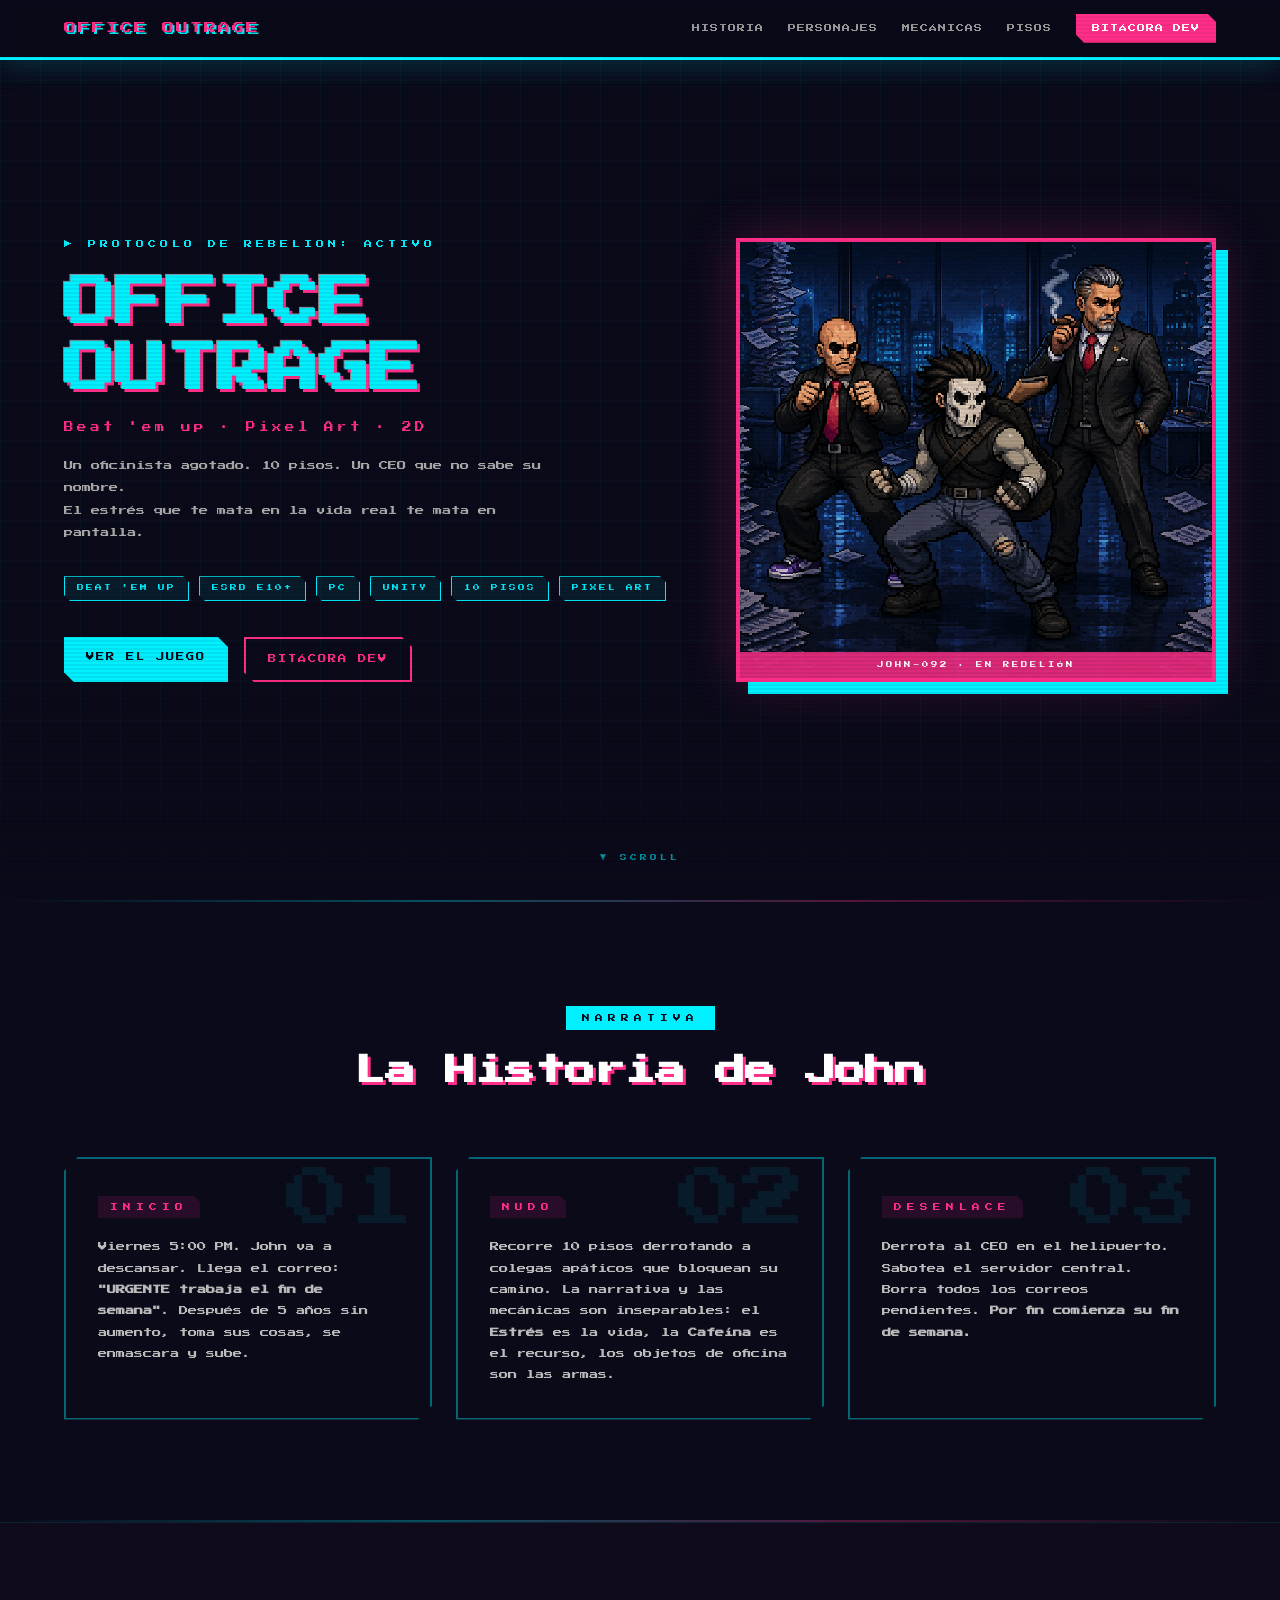
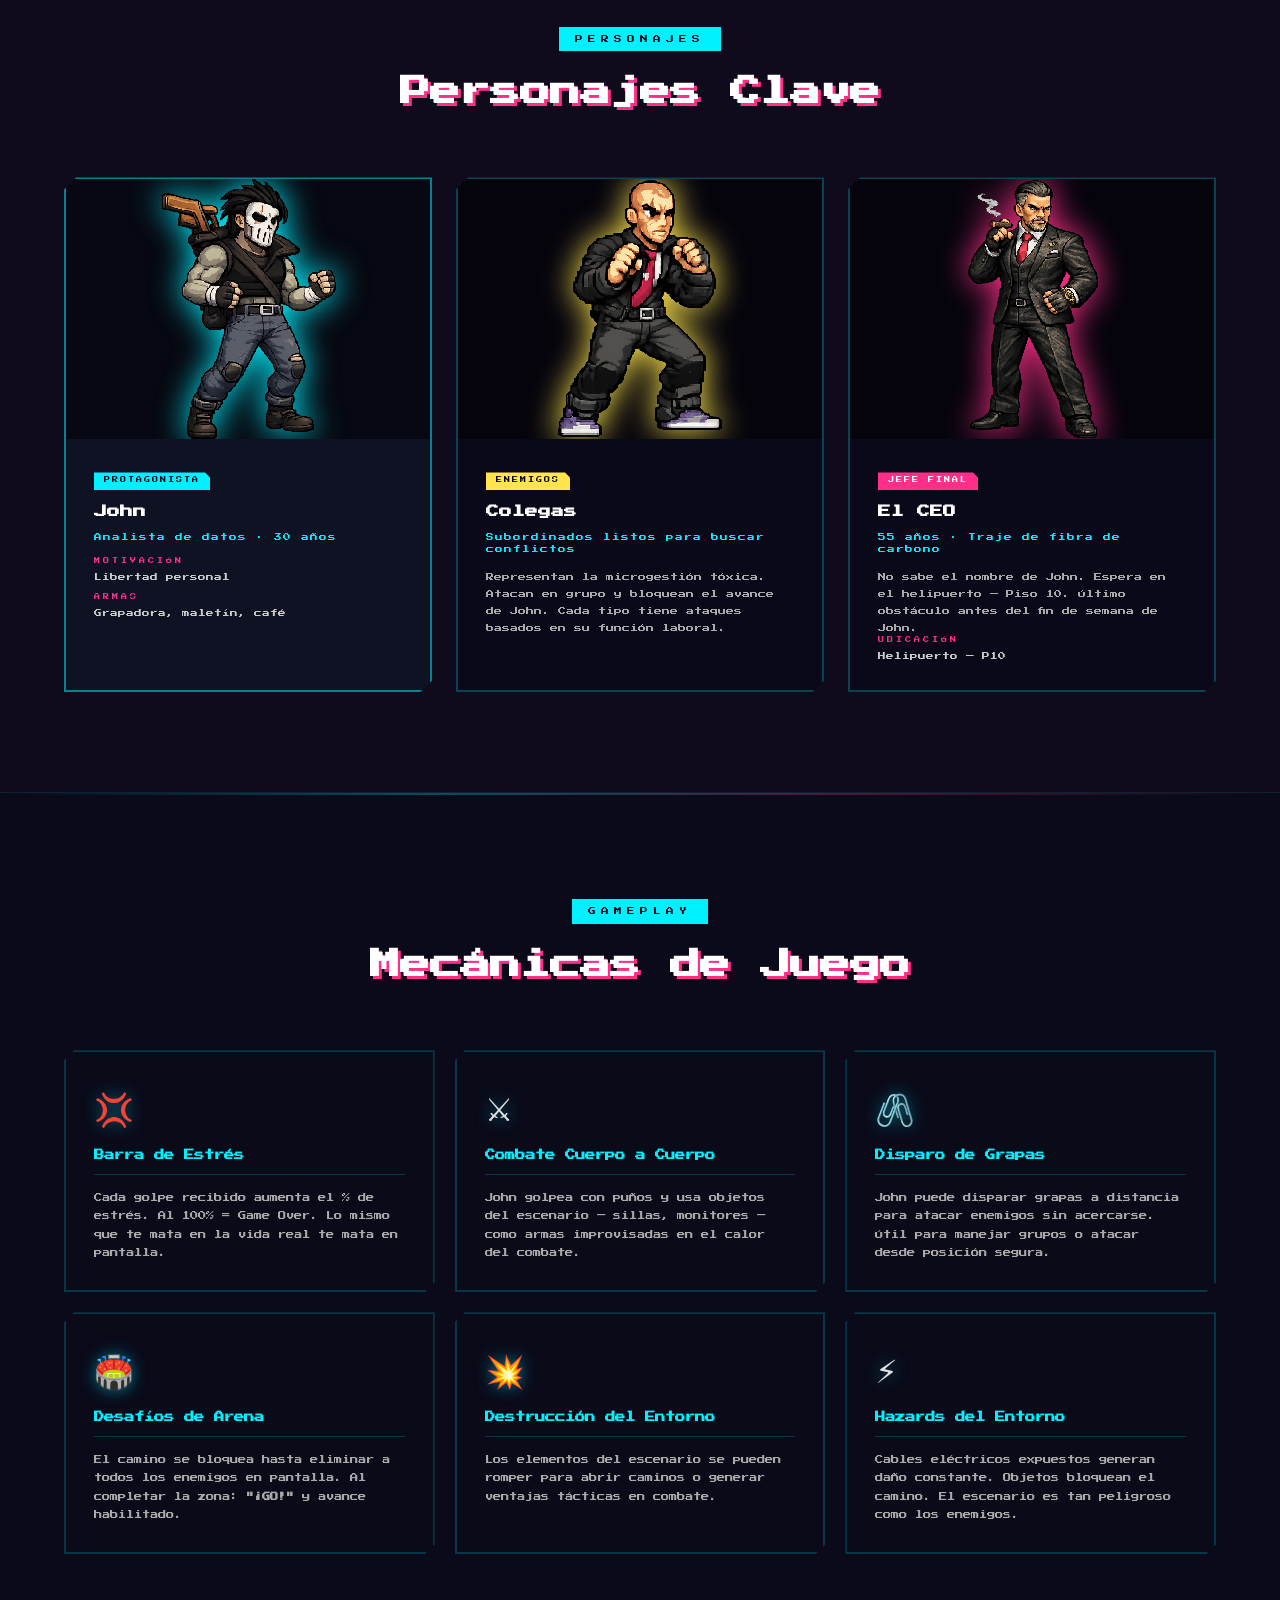
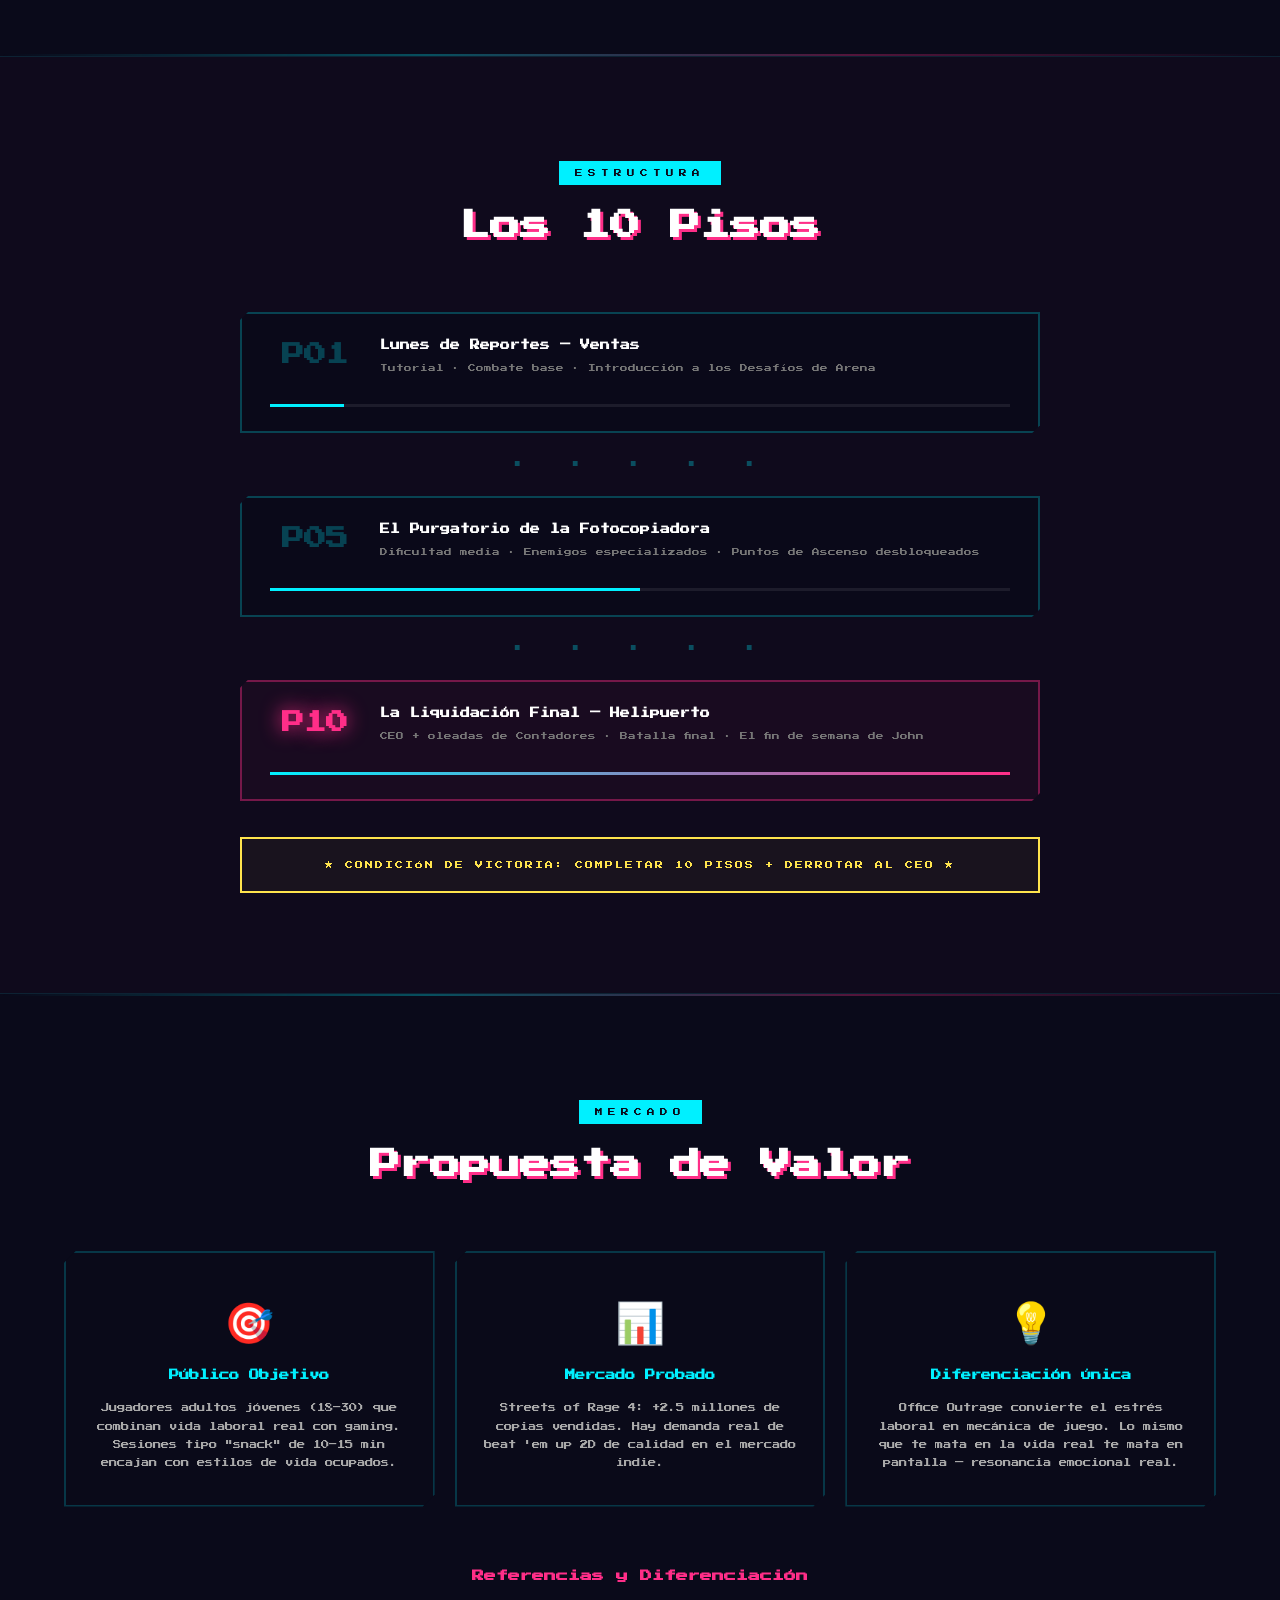
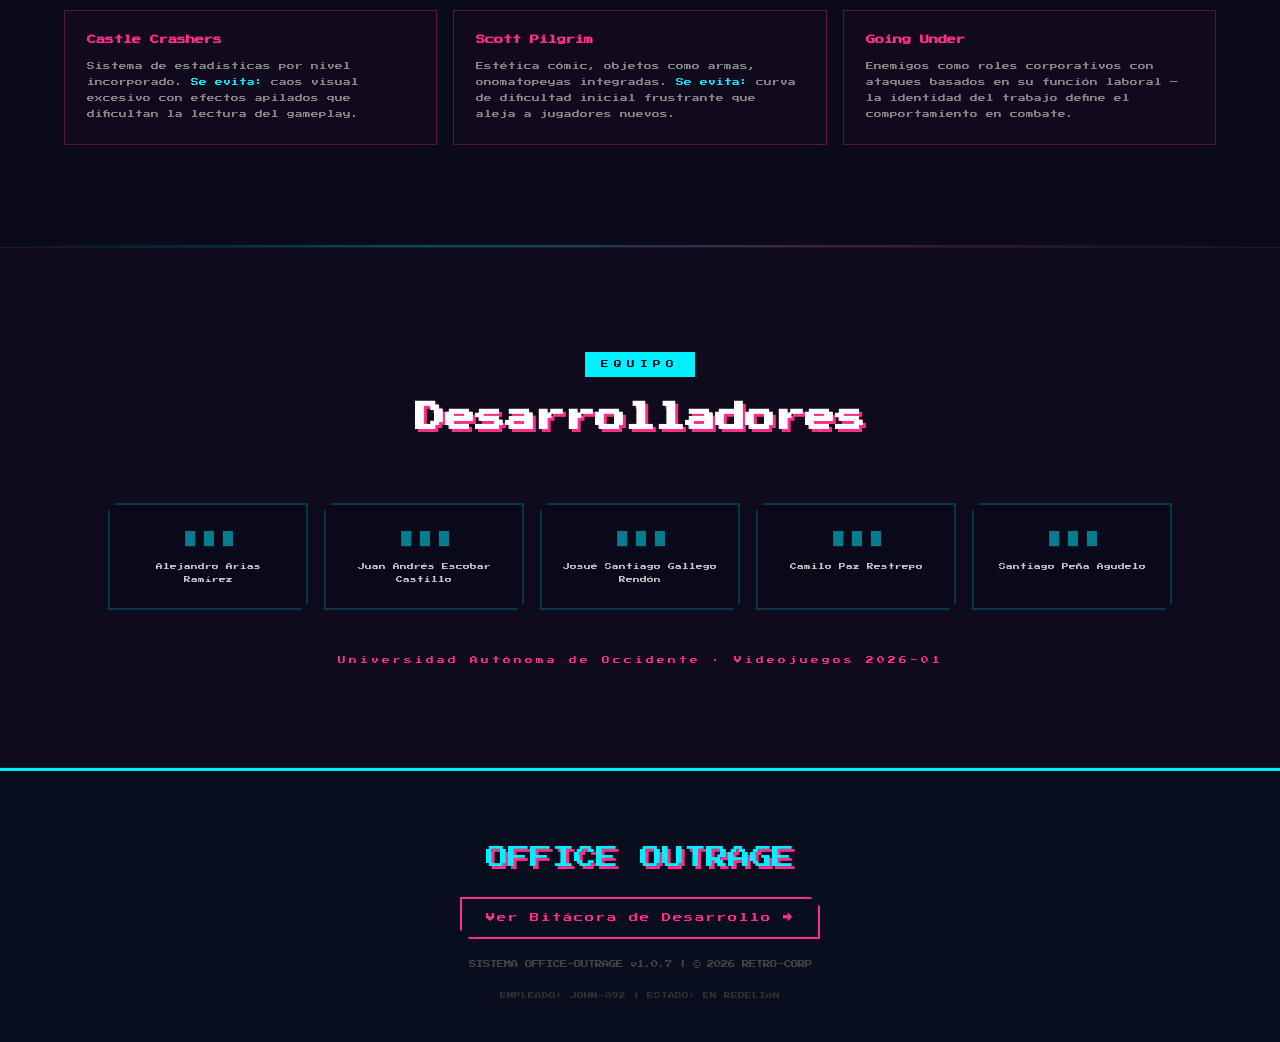
==== commit 5e47a52b: "quitar cosas" ====
--- a/index.html
+++ b/index.html
@@ -173,11 +173,6 @@
           <p>Cada golpe recibido aumenta el % de estrés. Al 100% = Game Over. Lo mismo que te mata en la vida real te mata en pantalla.</p>
         </div>
         <div class="mech-card reveal">
-          <span class="mech-icon">☕</span>
-          <h3>Cafeína</h3>
-          <p>El recurso principal. Reduce el estrés al instante y potencia el combate. Encontrado como recompensa tras superar zonas de arena.</p>
-        </div>
-        <div class="mech-card reveal">
           <span class="mech-icon">⚔️</span>
           <h3>Combate Cuerpo a Cuerpo</h3>
           <p>John golpea con puños y usa objetos del escenario — sillas, monitores — como armas improvisadas en el calor del combate.</p>
@@ -191,11 +186,6 @@
           <span class="mech-icon">🏟️</span>
           <h3>Desafíos de Arena</h3>
           <p>El camino se bloquea hasta eliminar a todos los enemigos en pantalla. Al completar la zona: <strong>"¡GO!"</strong> y avance habilitado.</p>
-        </div>
-        <div class="mech-card reveal">
-          <span class="mech-icon">📈</span>
-          <h3>Puntos de Ascenso</h3>
-          <p>Al terminar cada piso, gasta puntos en Fuerza, Defensa, Capacidad de Café o Velocidad. John se vuelve más fuerte conforme sube.</p>
         </div>
         <div class="mech-card reveal">
           <span class="mech-icon">💥</span>
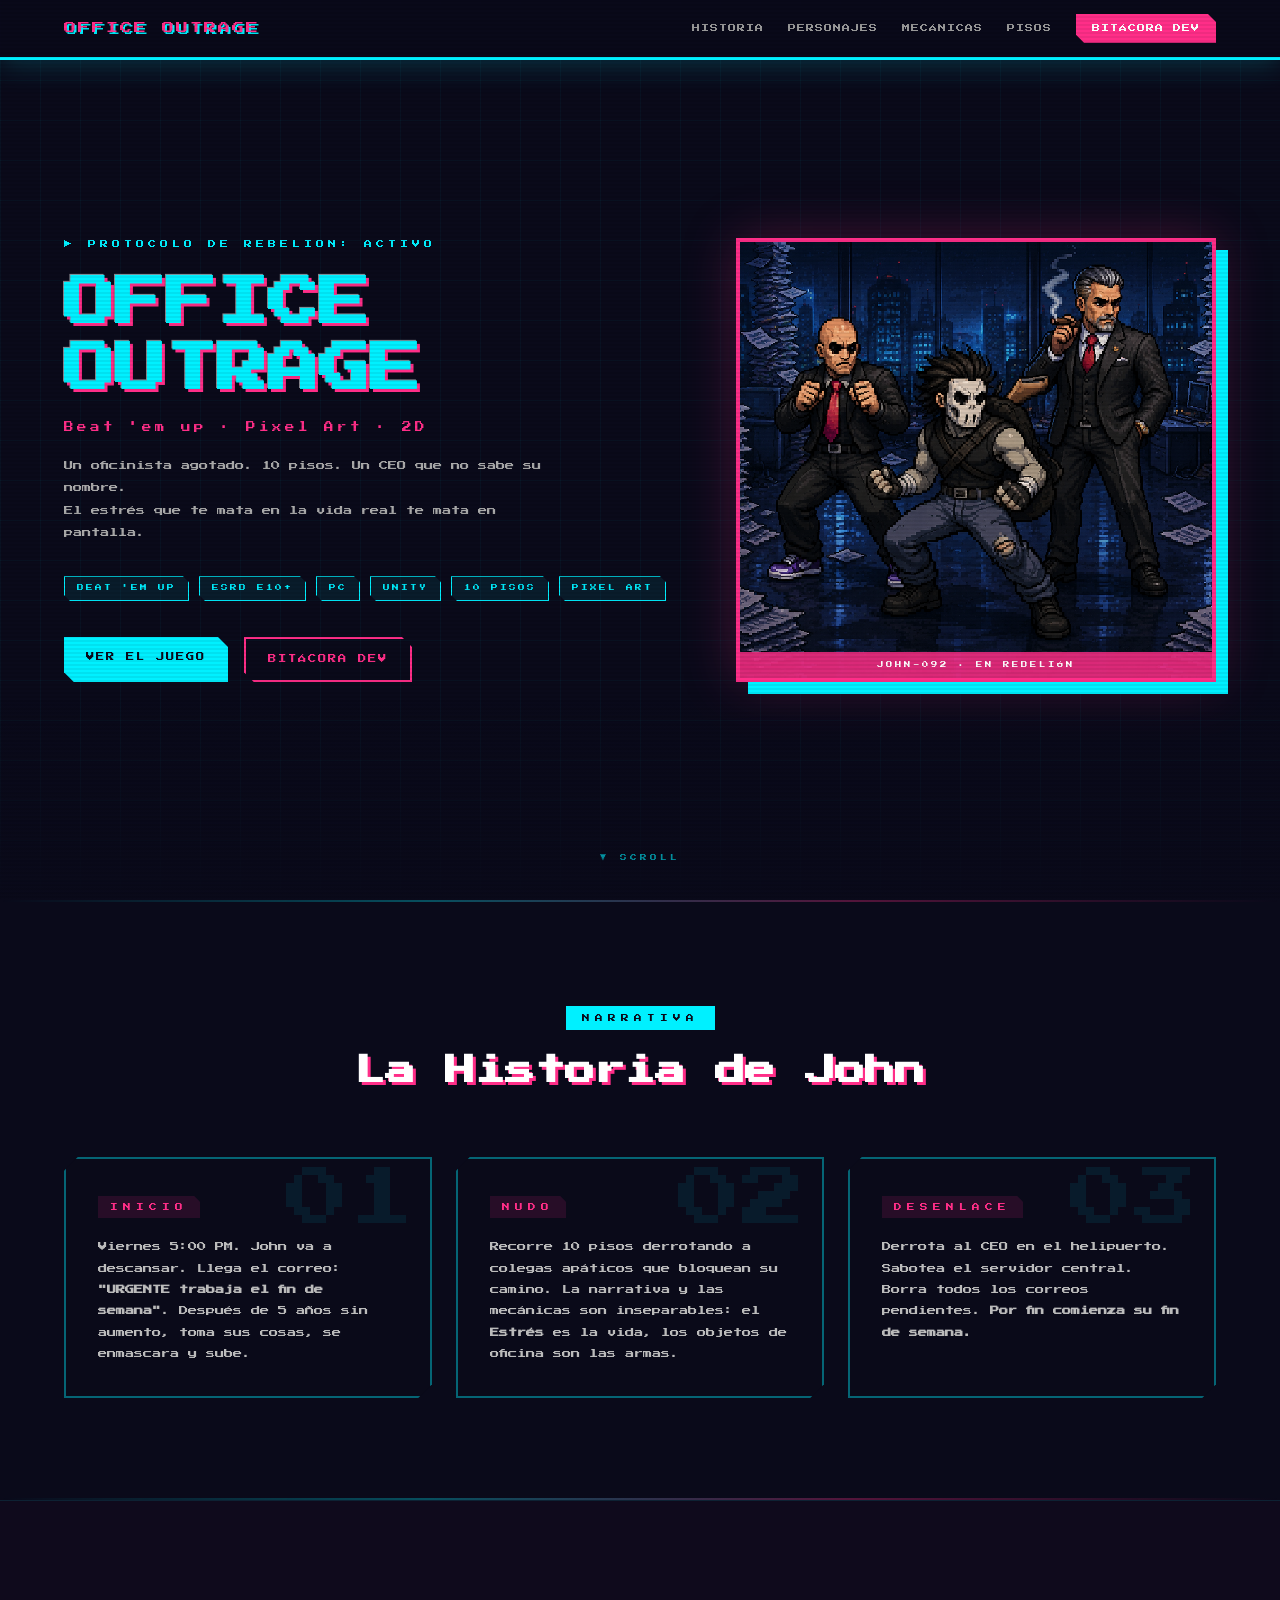
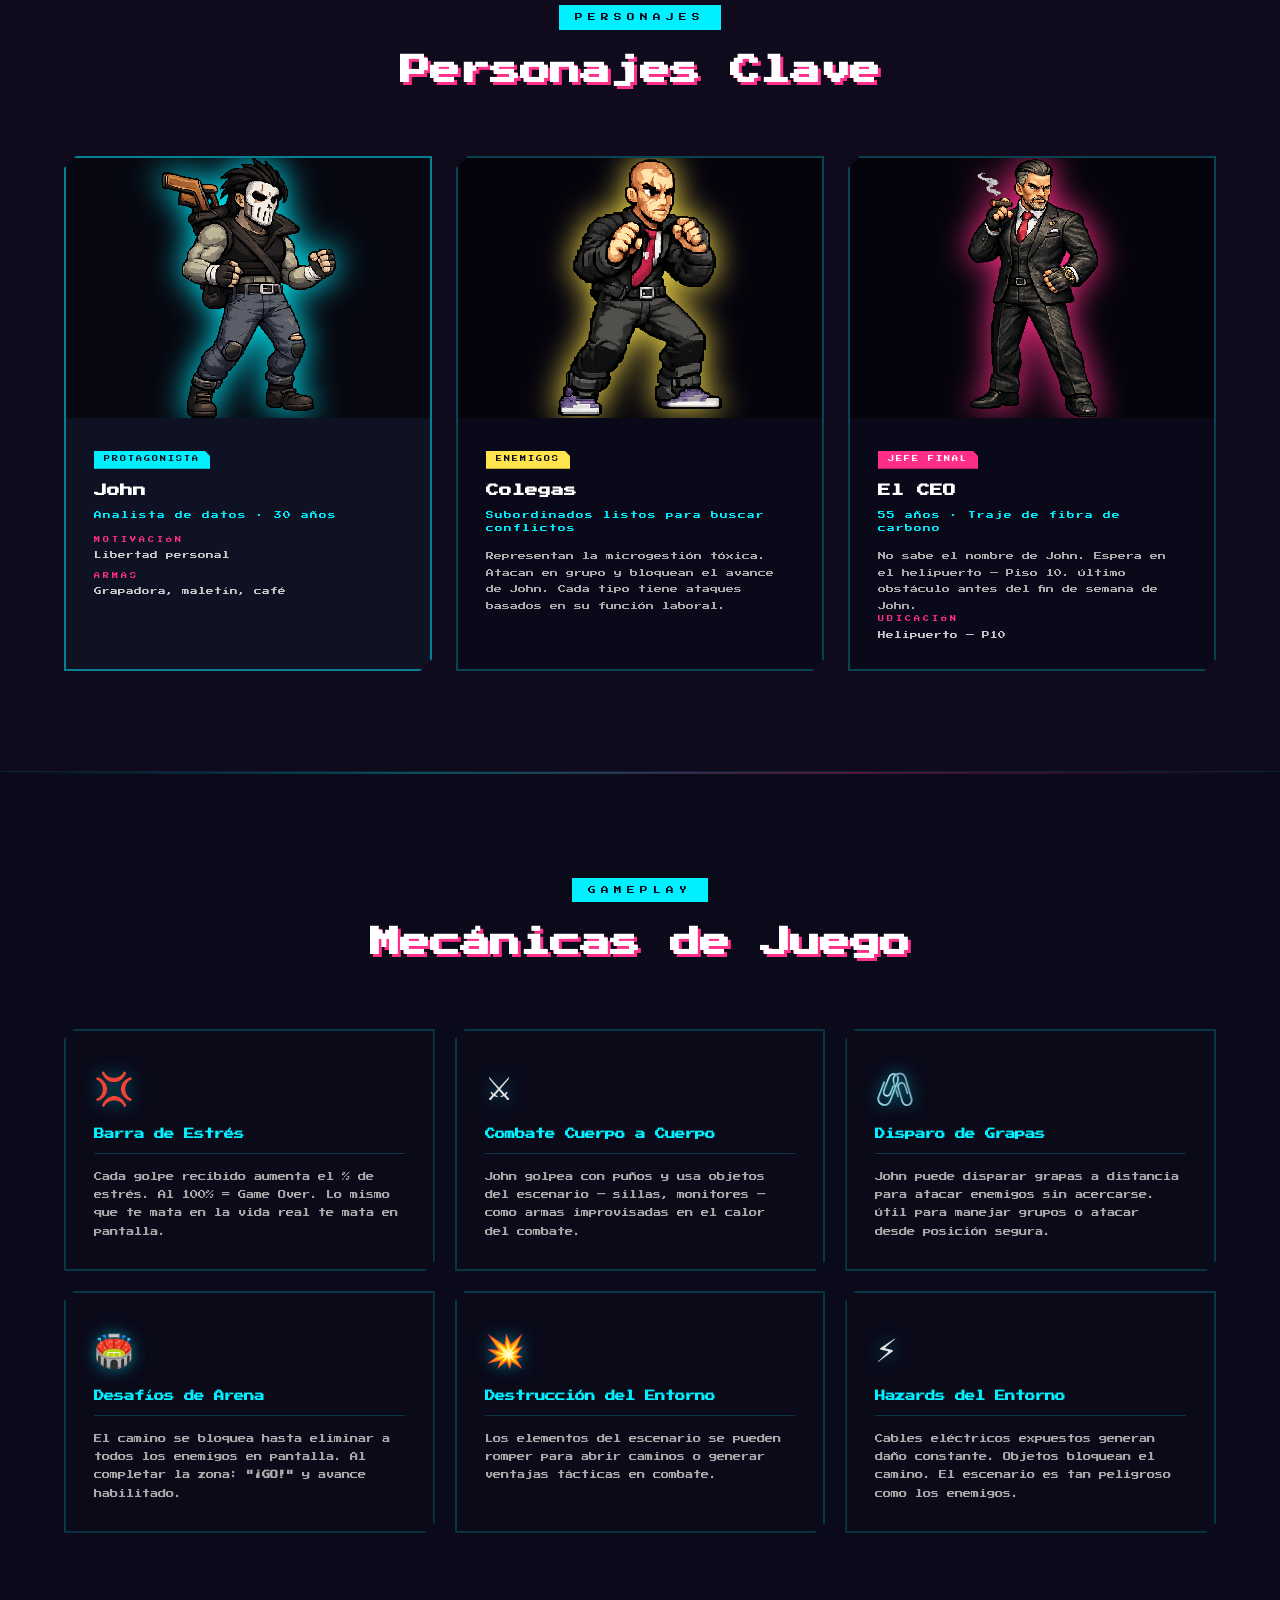
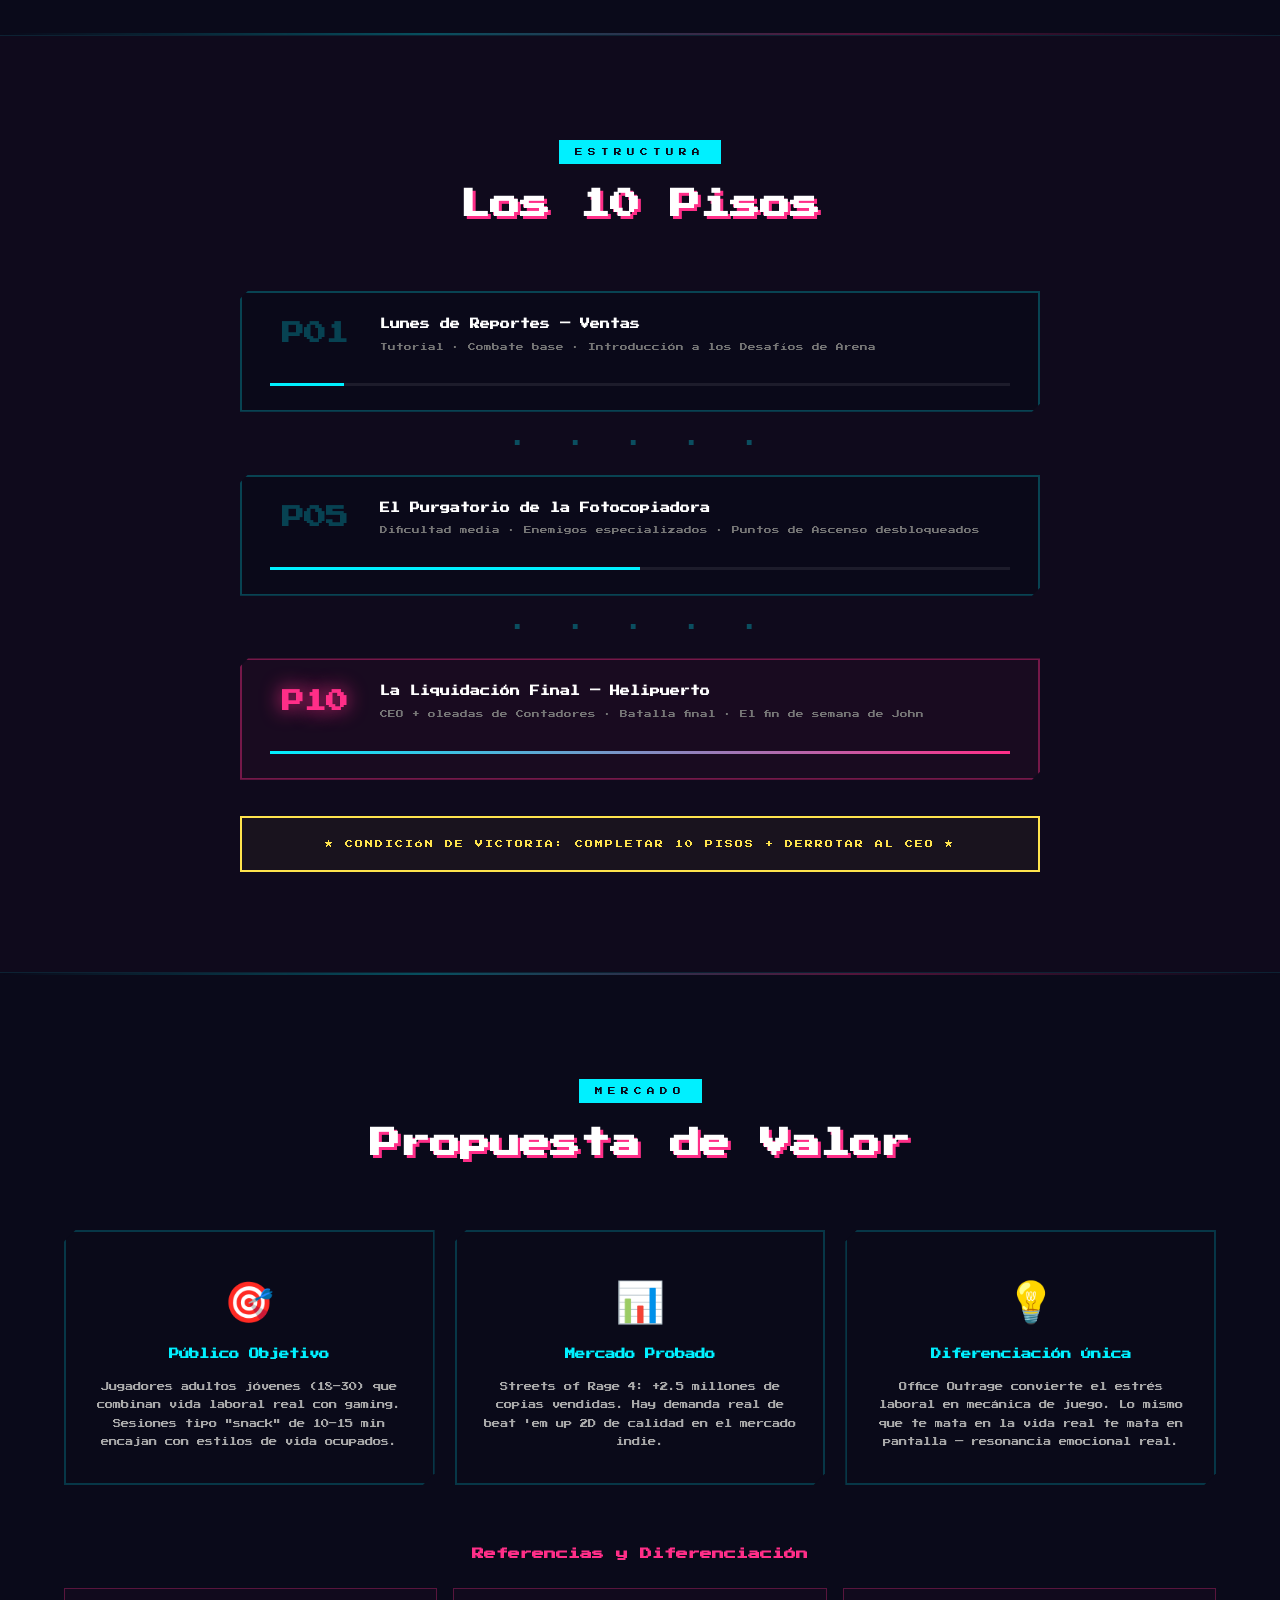
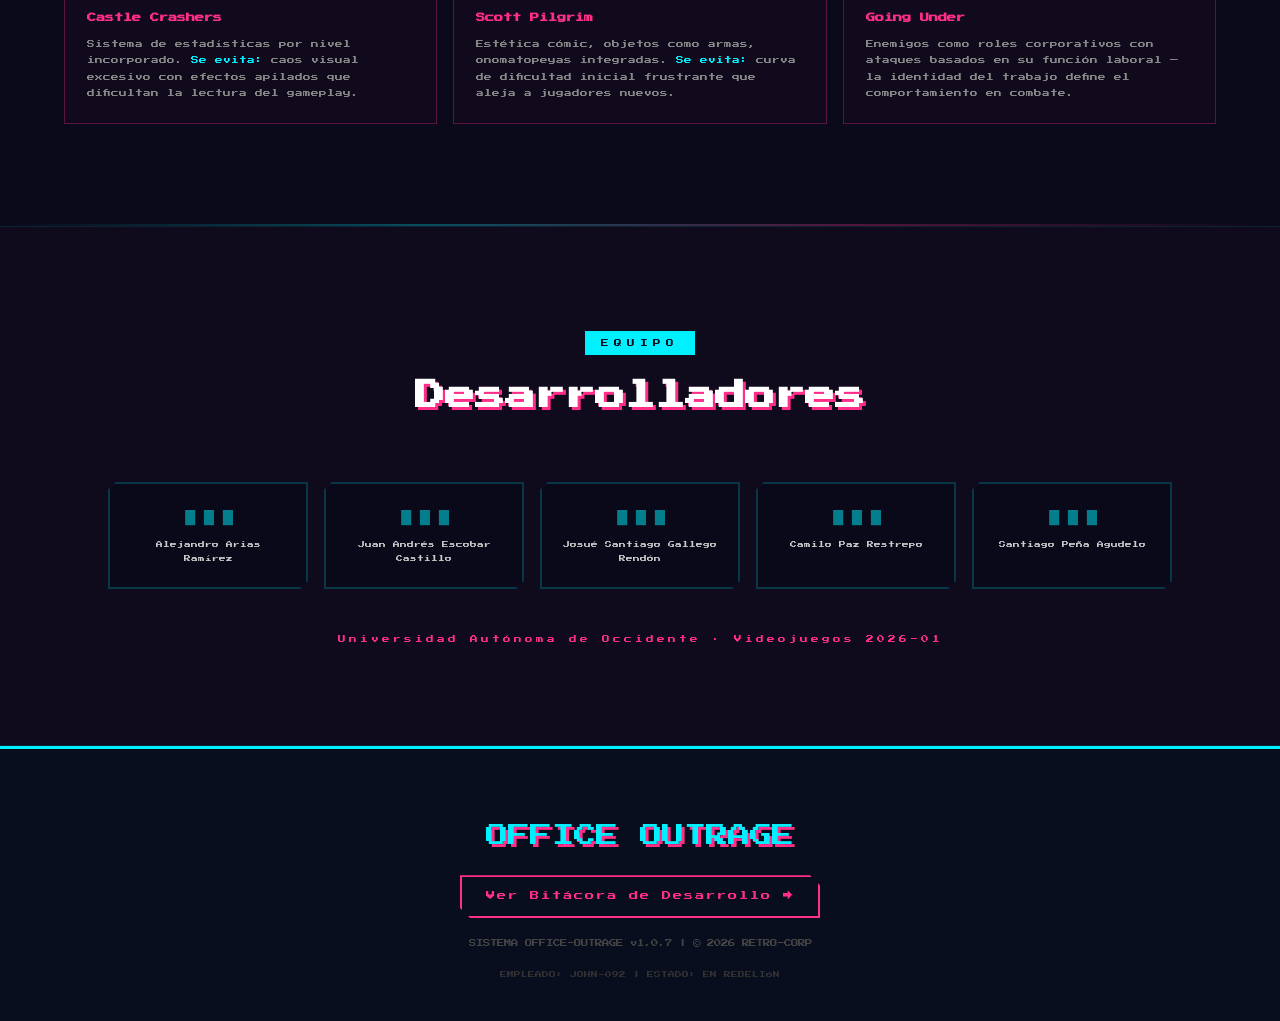
==== commit 63b8ab48: "quitar cosas q no van" ====
--- a/index.html
+++ b/index.html
@@ -80,7 +80,7 @@
         <div class="act-card reveal">
           <div class="act-num">02</div>
           <div class="act-label">NUDO</div>
-          <p>Recorre 10 pisos derrotando a colegas apáticos que bloquean su camino. La narrativa y las mecánicas son inseparables: el <strong>Estrés</strong> es la vida, la <strong>Cafeína</strong> es el recurso, los objetos de oficina son las armas.</p>
+          <p>Recorre 10 pisos derrotando a colegas apáticos que bloquean su camino. La narrativa y las mecánicas son inseparables: el <strong>Estrés</strong> es la vida, los objetos de oficina son las armas.</p>
         </div>
         <div class="act-card reveal">
           <div class="act-num">03</div>
